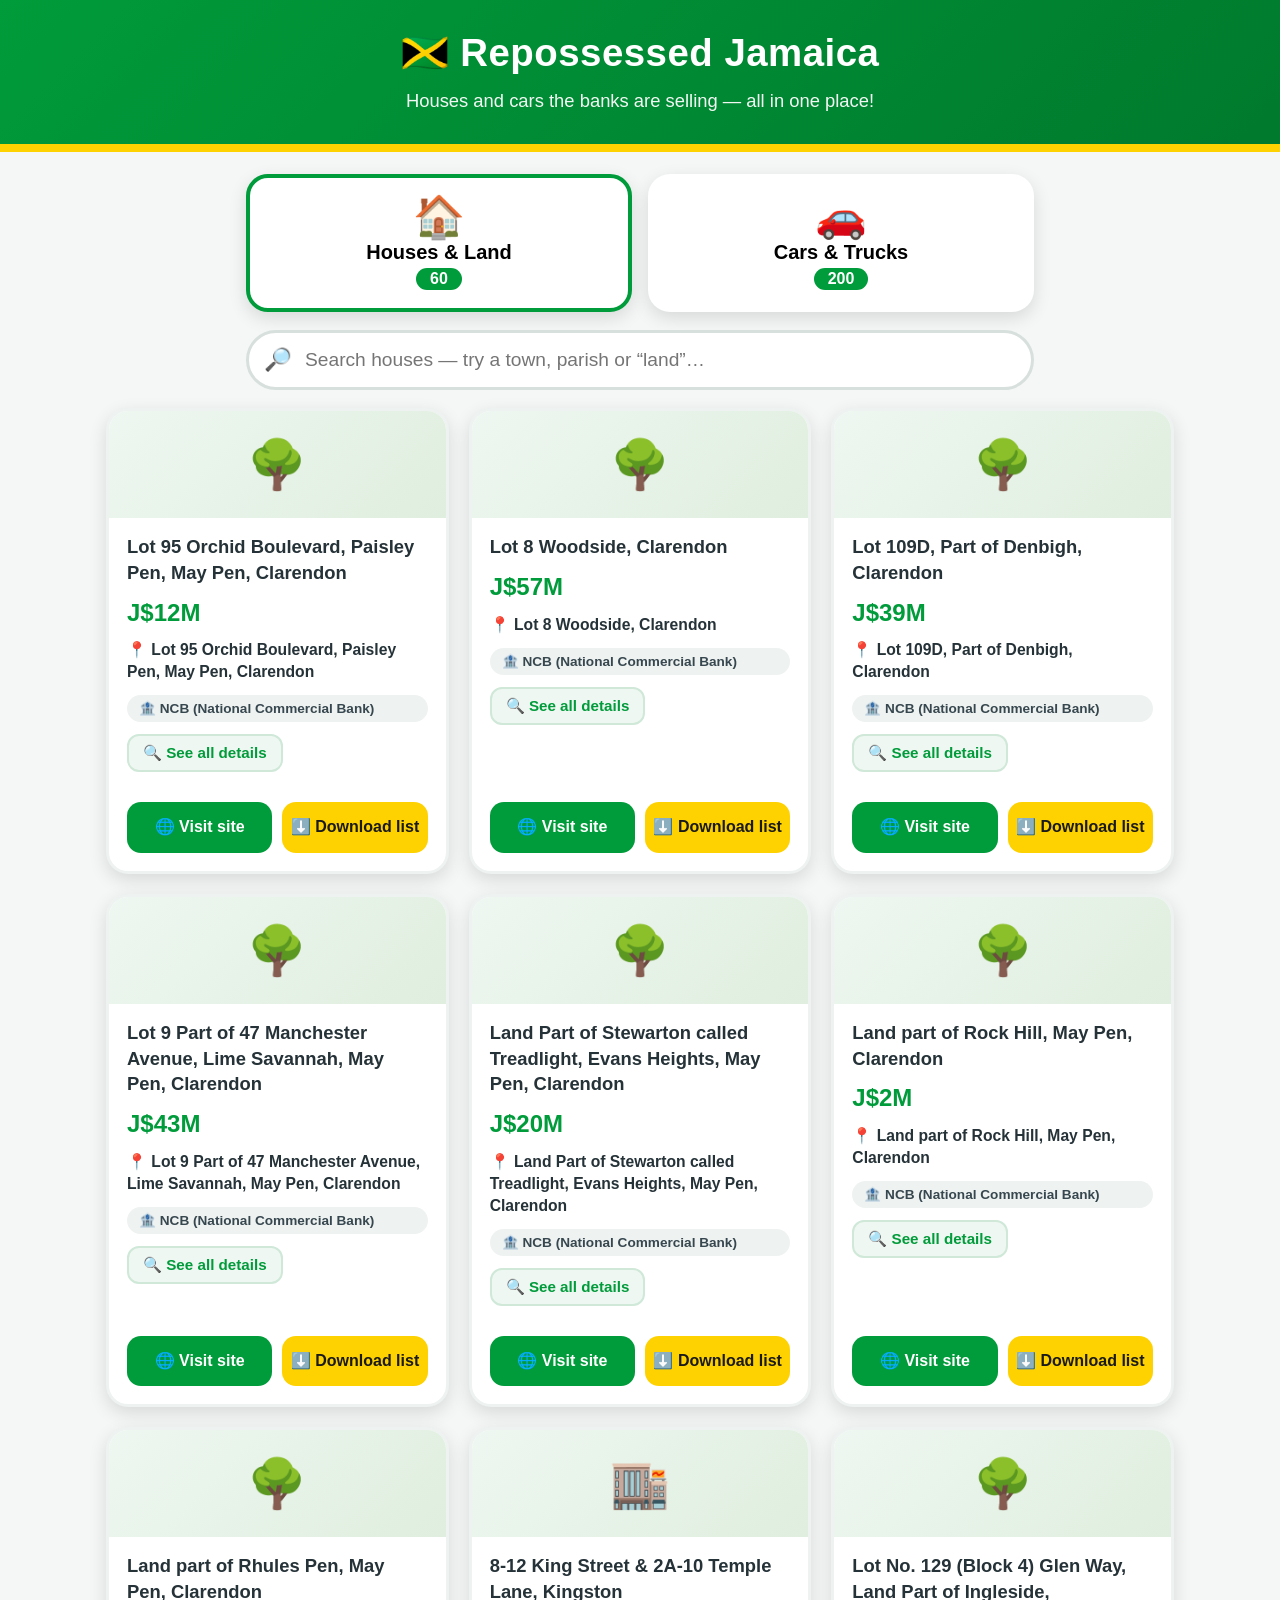
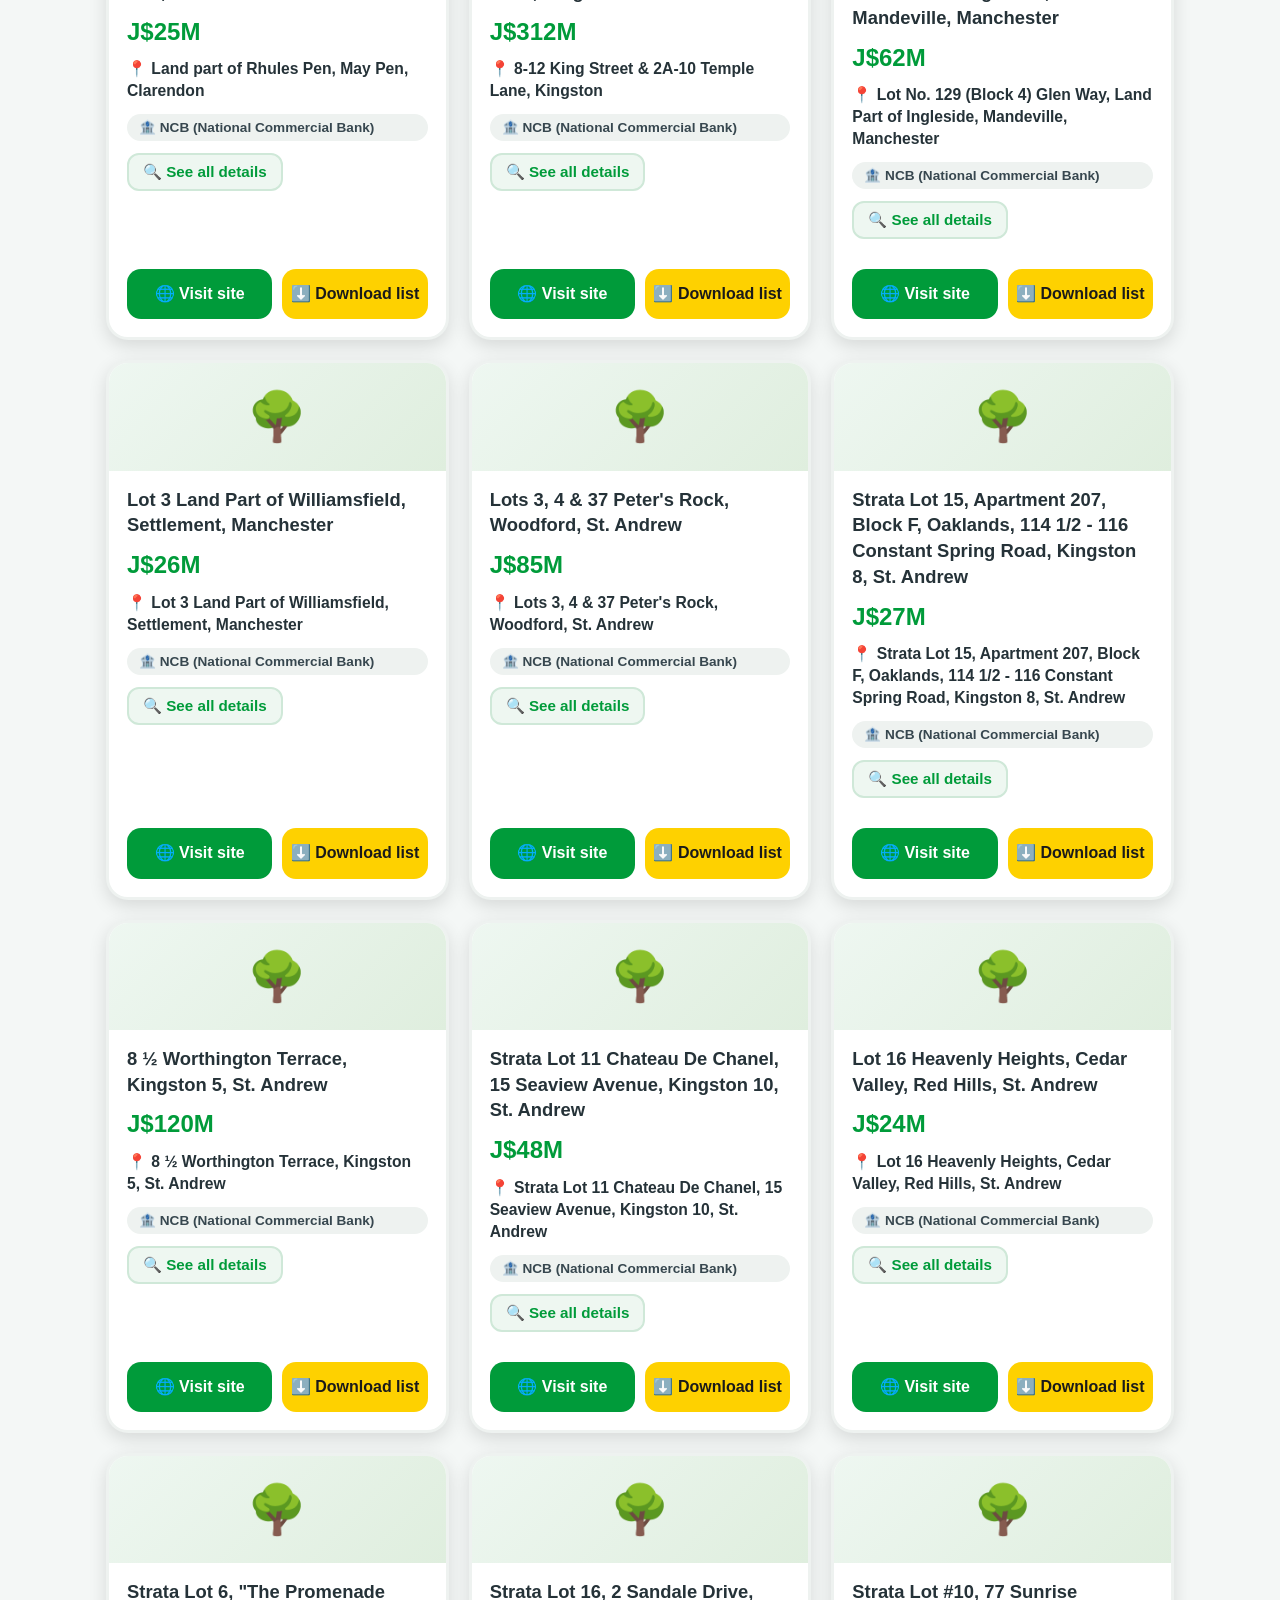
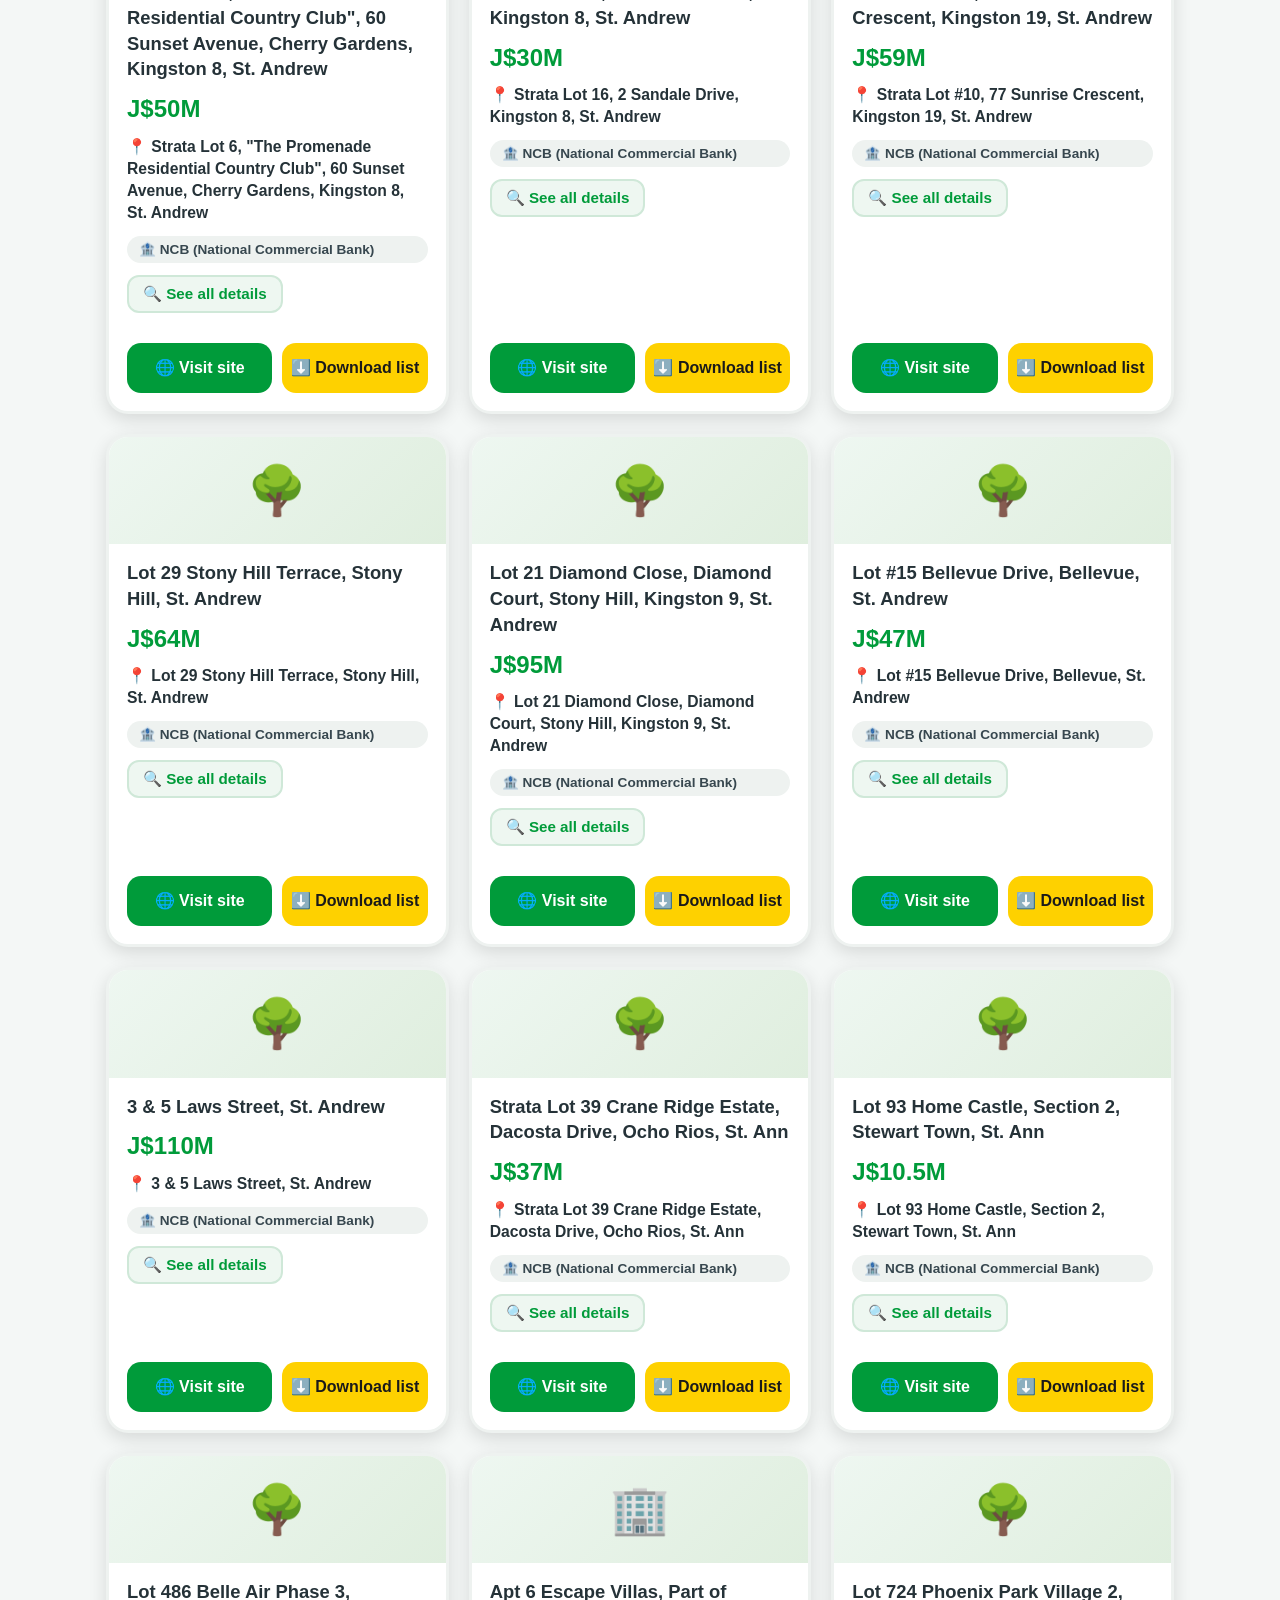
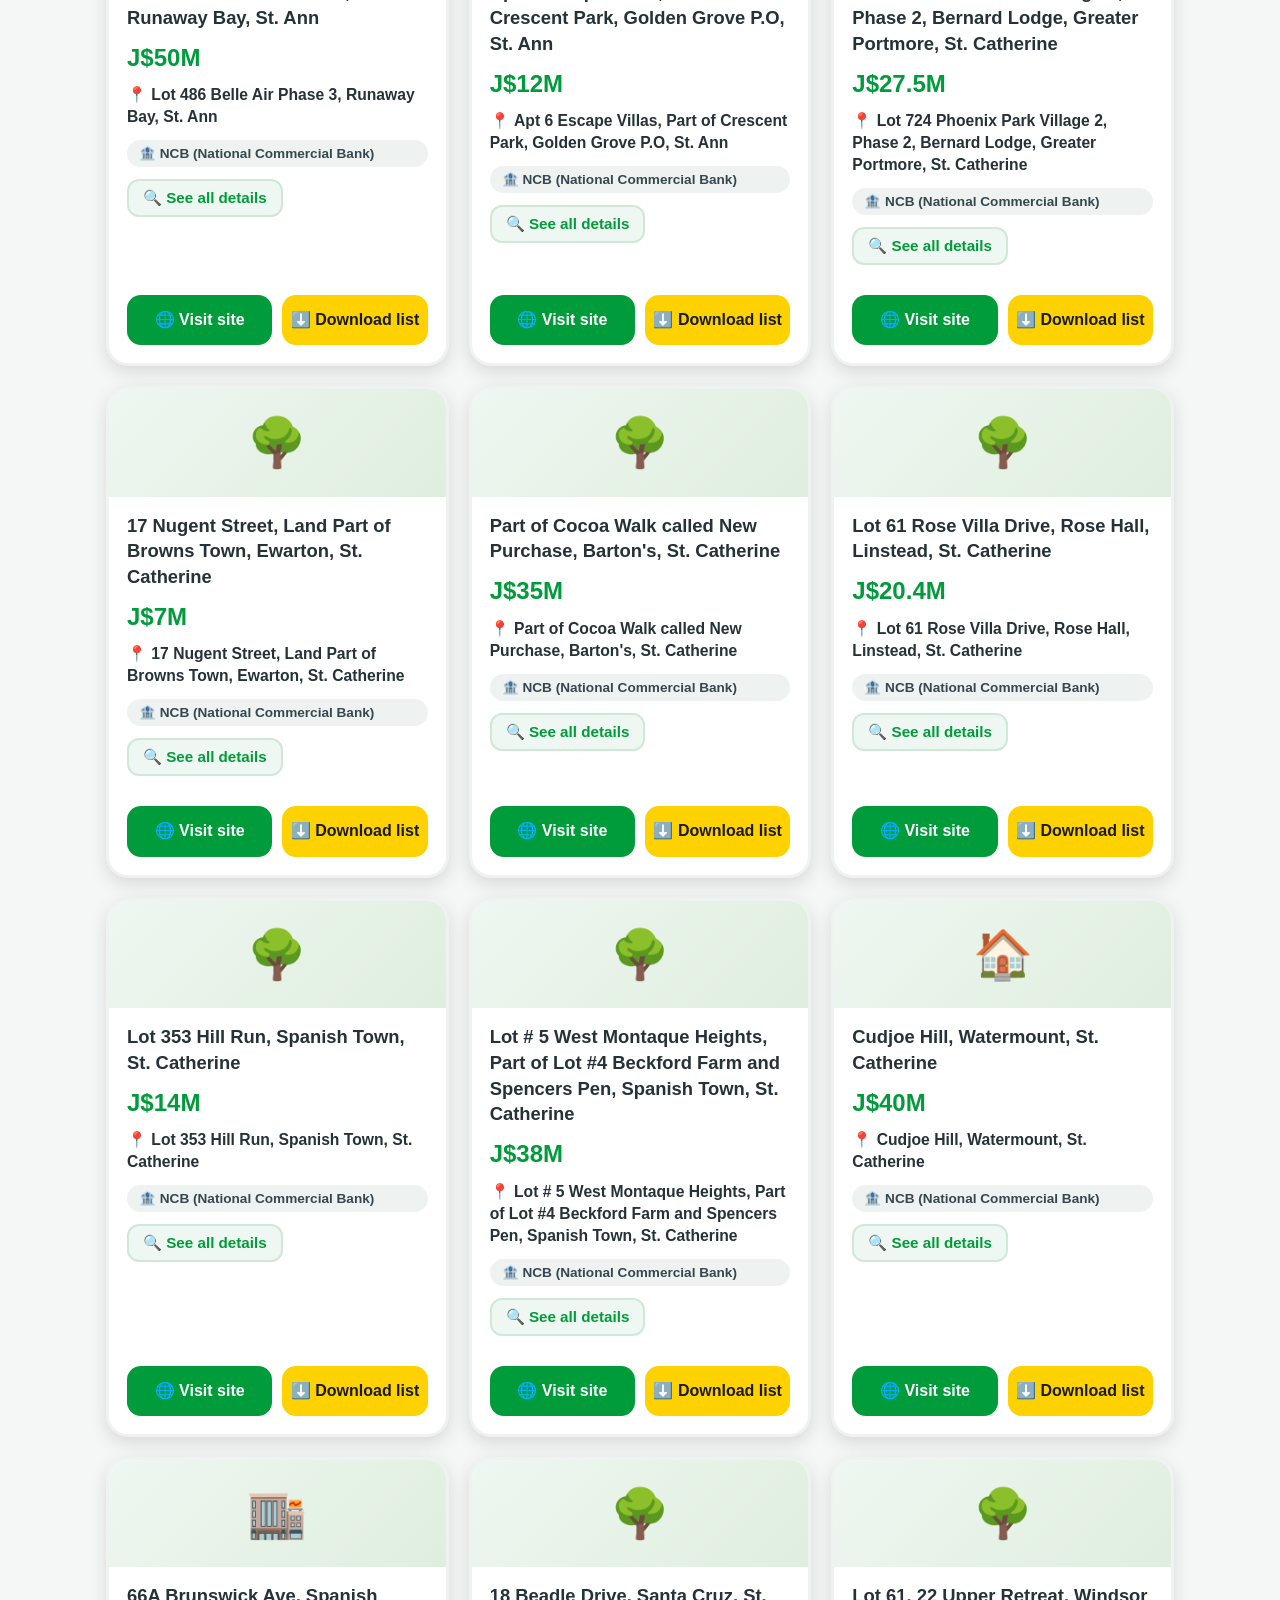
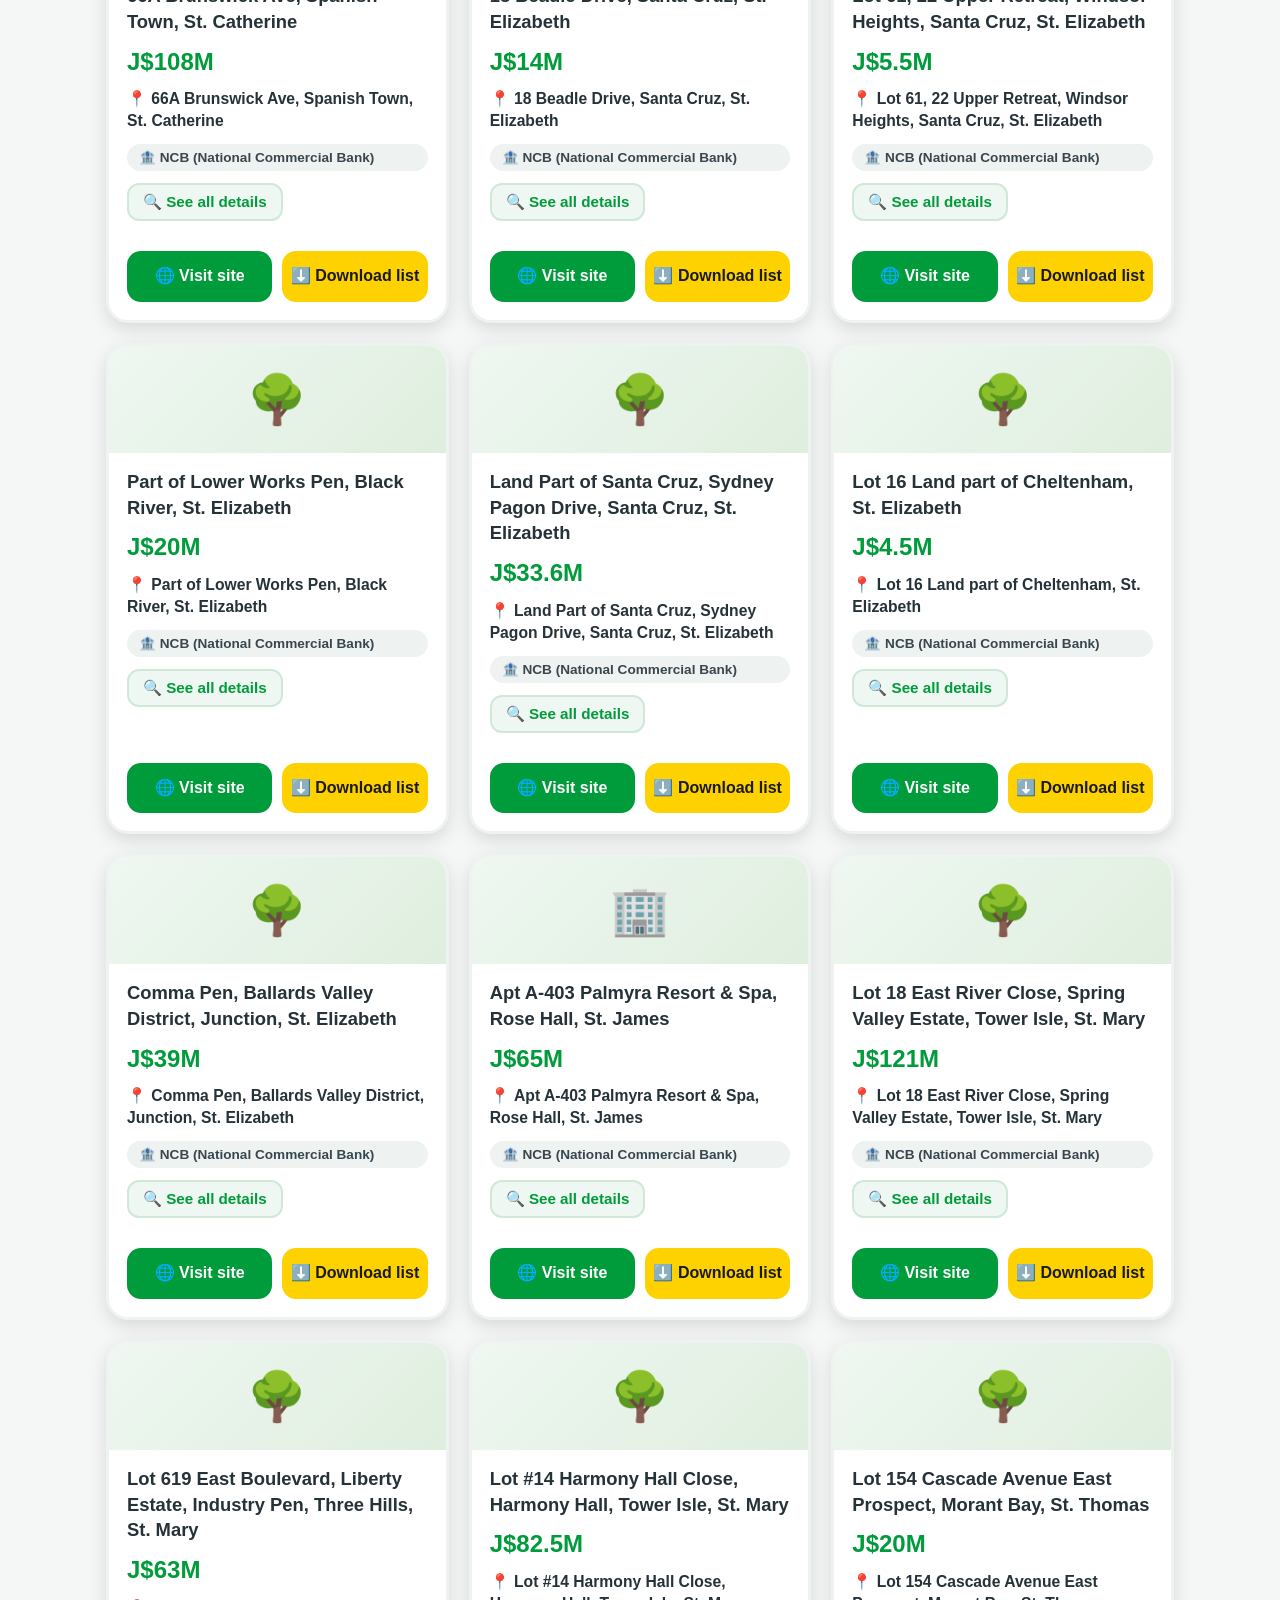
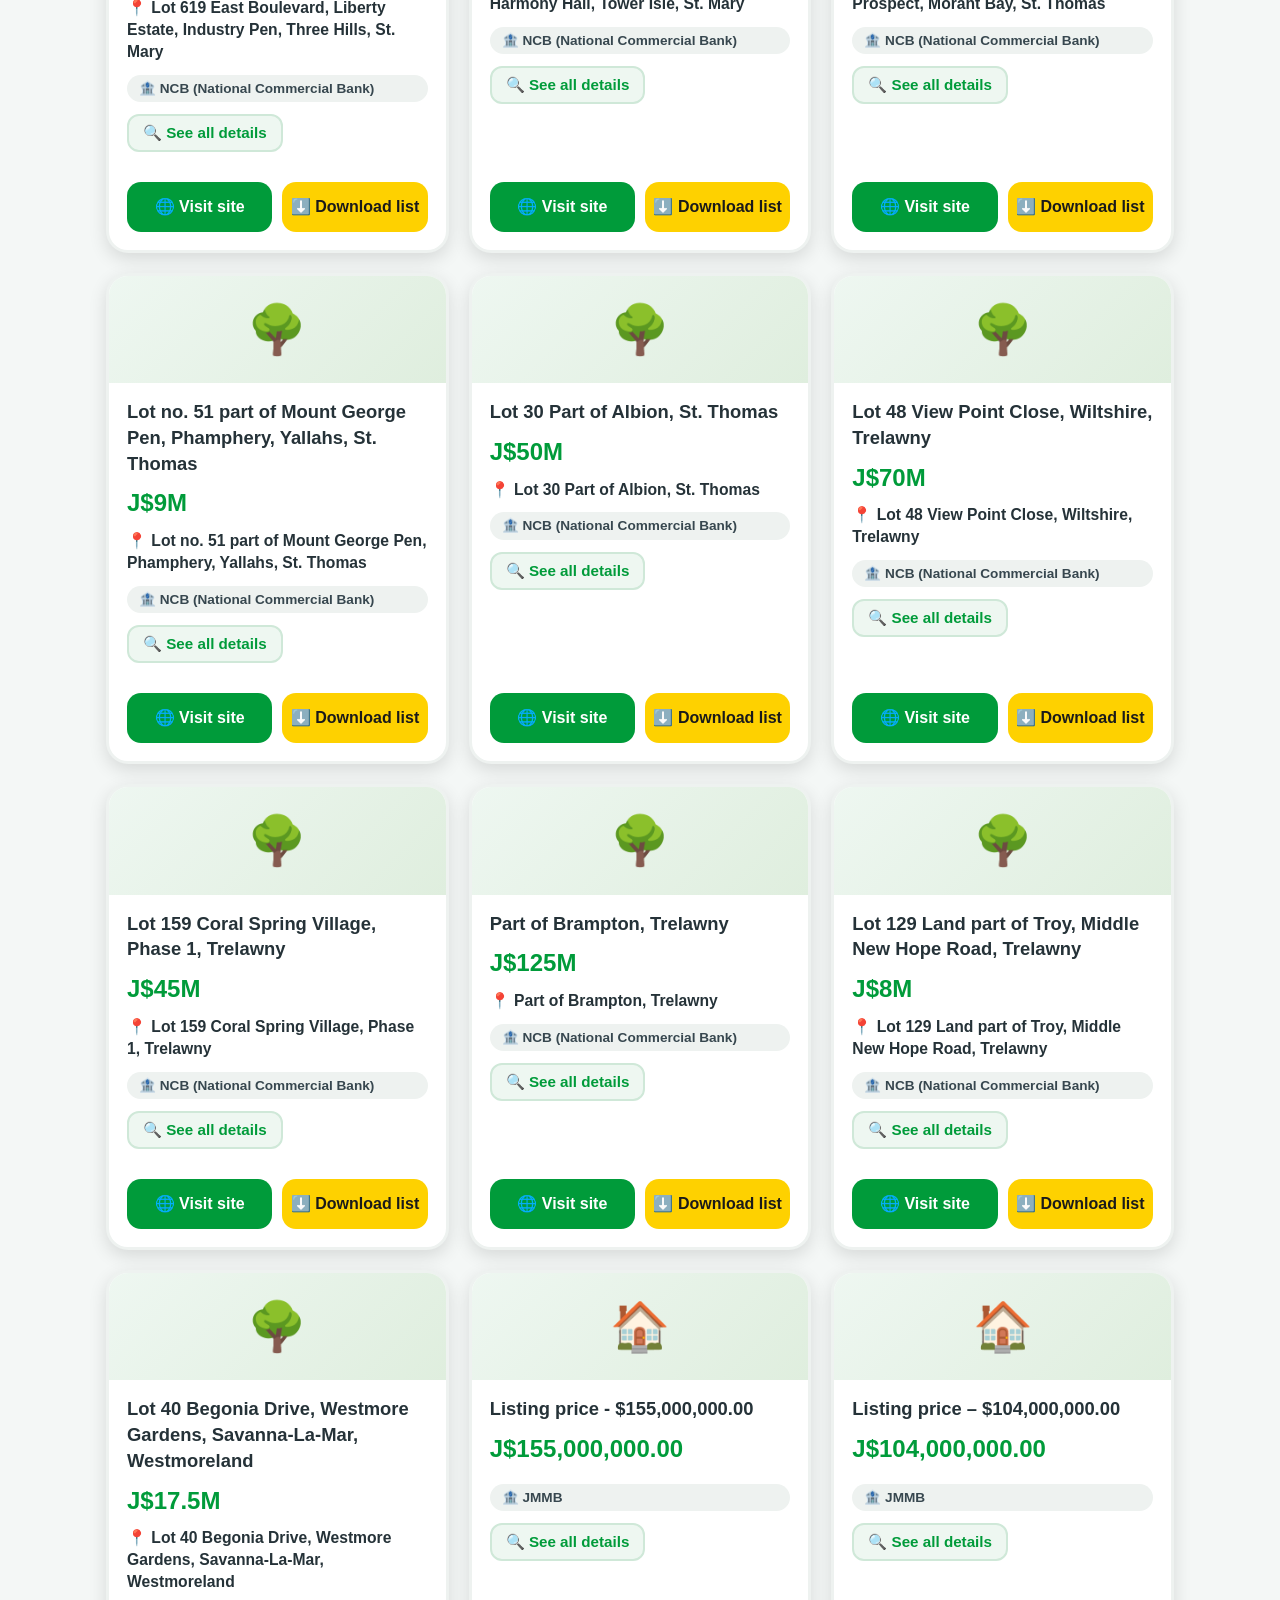
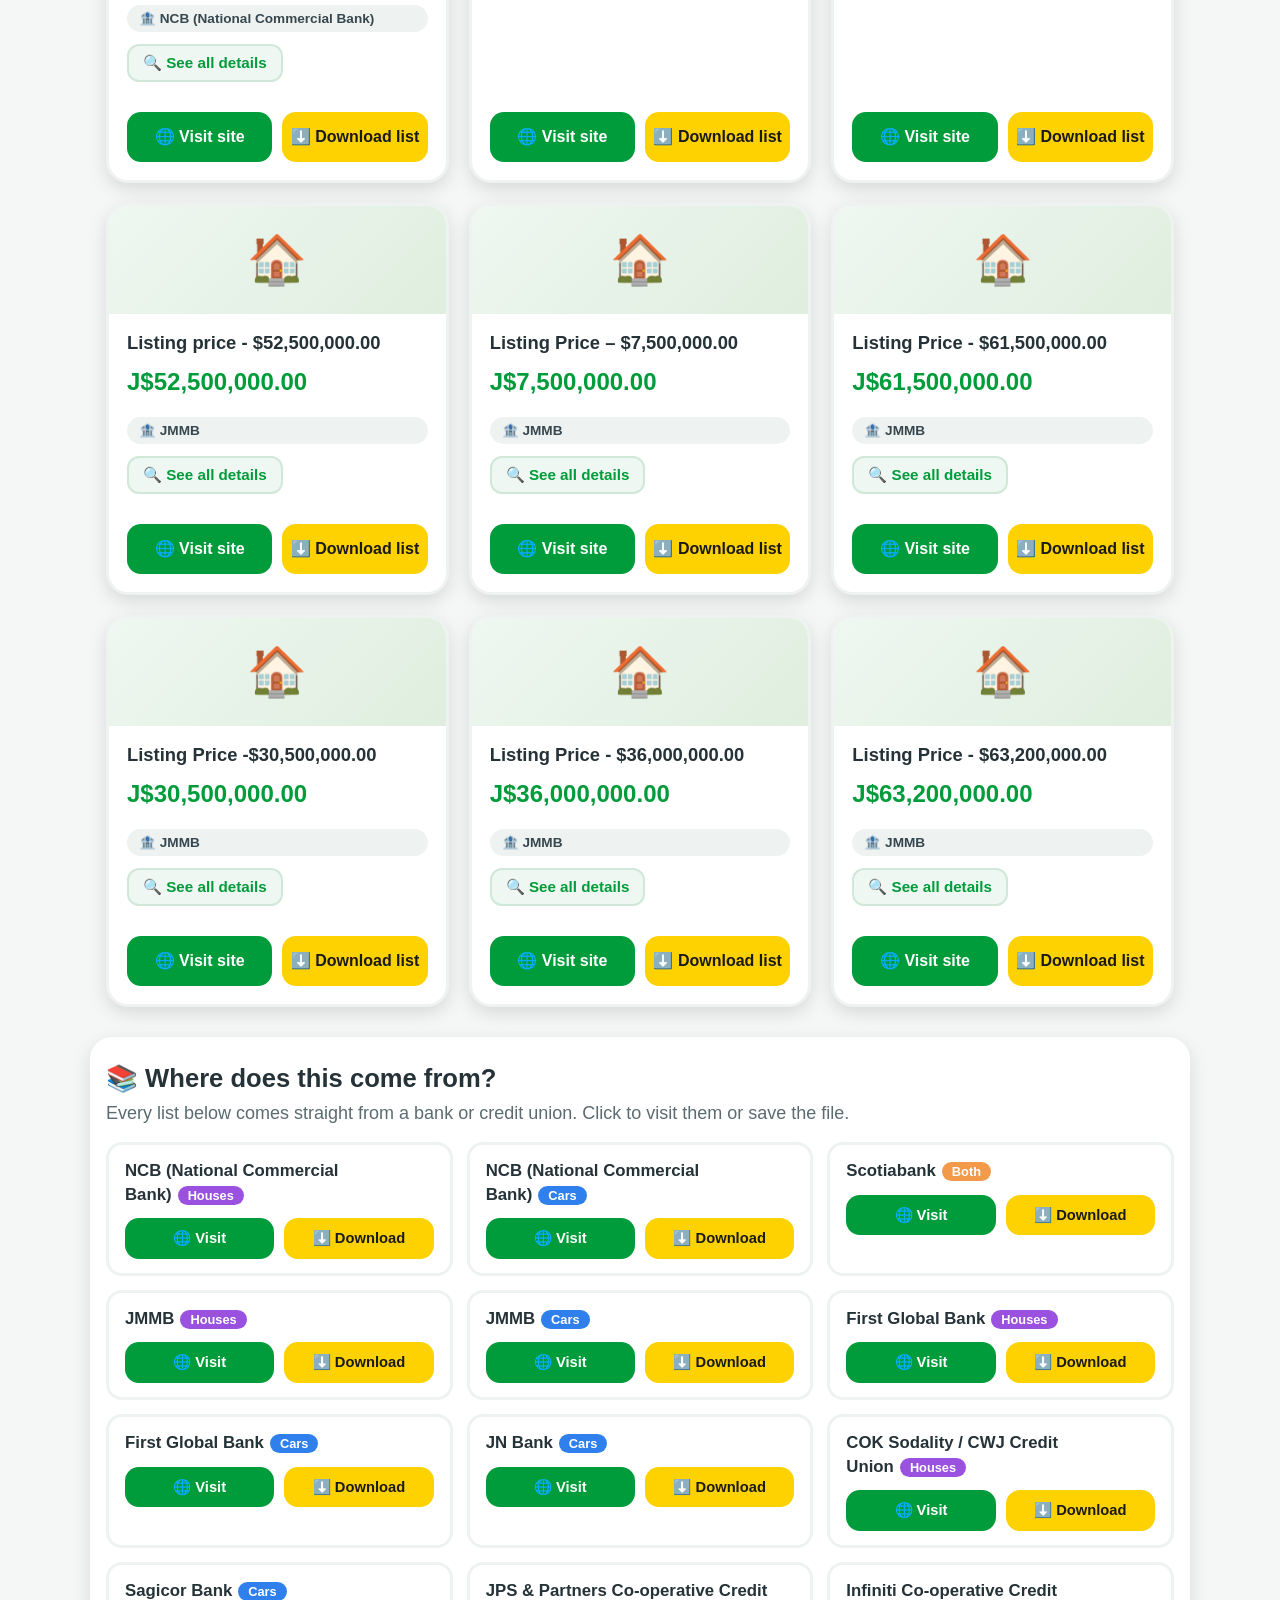
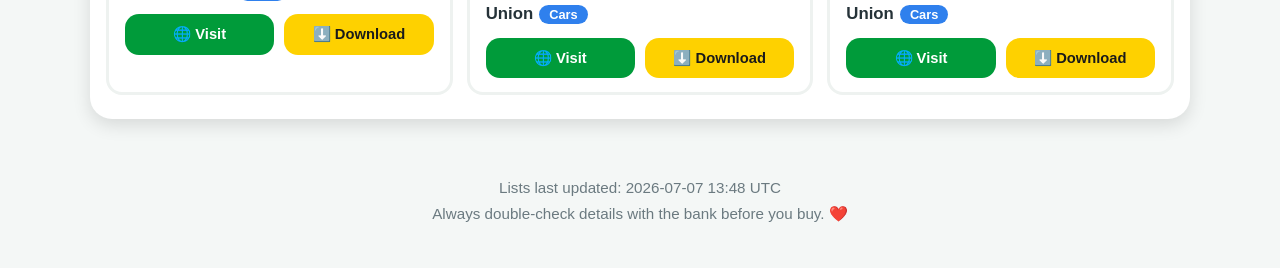
==== site/index.html @ 3b96724e "All code" ====
<!DOCTYPE html>
<html lang="en">
<head>
  <meta charset="UTF-8" />
  <meta name="viewport" content="width=device-width, initial-scale=1.0" />
  <title>Repossessed Jamaica — Houses &amp; Cars for Sale</title>
  <link rel="stylesheet" href="style.css" />
  <link rel="preconnect" href="https://fonts.googleapis.com" />
</head>
<body>

  <!-- ======================= TOP ======================= -->
  <header class="topbar">
    <h1>🇯🇲 Repossessed Jamaica</h1>
    <p class="subtitle">Houses and cars the banks are selling — all in one place!</p>
  </header>

  <!-- Little note that shows when we are still using pretend data -->
  <div id="exampleBanner" class="banner hidden">
    👋 This is <b>example</b> data. Run the little program (see README) to load the real lists.
  </div>

  <!-- ======================= TWO BIG BUTTONS ======================= -->
  <nav class="bigtabs">
    <button class="tab tab-active" data-view="properties" id="tabProps">
      <span class="tab-emoji">🏠</span>
      <span class="tab-label">Houses &amp; Land</span>
      <span class="tab-count" id="countProps">0</span>
    </button>
    <button class="tab" data-view="vehicles" id="tabVehicles">
      <span class="tab-emoji">🚗</span>
      <span class="tab-label">Cars &amp; Trucks</span>
      <span class="tab-count" id="countVehicles">0</span>
    </button>
  </nav>

  <!-- ======================= SEARCH ======================= -->
  <div class="searchwrap">
    <span class="search-icon">🔎</span>
    <input id="search" type="search" placeholder="Type here to find something…" autocomplete="off" />
  </div>

  <!-- ======================= CARDS ======================= -->
  <main>
    <div id="cards" class="cards"></div>
    <p id="emptyMsg" class="empty hidden">Nothing here yet. Try the other button, or run the program to load the lists. 🙂</p>
  </main>

  <!-- ======================= SOURCES ======================= -->
  <section class="sources">
    <h2>📚 Where does this come from?</h2>
    <p class="sources-help">Every list below comes straight from a bank or credit union. Click to visit them or save the file.</p>
    <div id="sourceList" class="source-list"></div>
  </section>

  <footer class="foot">
    <p id="generated"></p>
    <p>Always double-check details with the bank before you buy. ❤️</p>
  </footer>

  <!-- ======================= DETAILS MODAL ======================= -->
  <div id="modal" class="modal hidden" role="dialog" aria-modal="true" aria-labelledby="modalTitle">
    <div class="modal-backdrop" data-close></div>
    <div class="modal-box" role="document">
      <button class="modal-close" data-close aria-label="Close details">✕</button>
      <div id="modalContent"></div>
    </div>
  </div>

  <!-- Example data (used only until you run the program). -->
  <script src="example-data.js"></script>
  <!-- The real data. After you run the program, data/data.js fills window.REPO_DATA. -->
  <script src="data/data.js" onerror="void 0"></script>
  <script src="app.js"></script>
</body>
</html>
---- site/style.css ----
/* ================================================================
   Repossessed Jamaica — big, bright and friendly.
   Everything is large and rounded so it is easy for anyone to use.
   ================================================================ */

:root {
  --green: #009b3a;      /* Jamaica green */
  --gold:  #fed100;      /* Jamaica gold  */
  --black: #1a1a1a;
  --ink:   #253238;
  --paper: #f4f7f6;
  --card:  #ffffff;
  --shadow: 0 6px 18px rgba(0, 0, 0, 0.12);
  --radius: 22px;
}

* { box-sizing: border-box; }

body {
  margin: 0;
  font-family: "Segoe UI", Roboto, "Helvetica Neue", Arial, sans-serif;
  background: var(--paper);
  color: var(--ink);
  font-size: 18px;
  line-height: 1.4;
}

/* ---------- Top bar ---------- */
.topbar {
  background: linear-gradient(135deg, var(--green), #007a2d);
  color: #fff;
  text-align: center;
  padding: 26px 16px 30px;
  border-bottom: 8px solid var(--gold);
}
.topbar h1 { margin: 0; font-size: 2.4rem; letter-spacing: .5px; }
.subtitle { margin: 8px 0 0; font-size: 1.15rem; opacity: .95; }

/* ---------- Example banner ---------- */
.banner {
  background: var(--gold);
  color: var(--black);
  text-align: center;
  padding: 12px 16px;
  font-size: 1.05rem;
}

/* ---------- Big tabs ---------- */
.bigtabs {
  display: flex;
  gap: 16px;
  max-width: 820px;
  margin: 22px auto 6px;
  padding: 0 16px;
}
.tab {
  flex: 1;
  cursor: pointer;
  border: 4px solid transparent;
  background: var(--card);
  border-radius: var(--radius);
  padding: 18px 10px;
  box-shadow: var(--shadow);
  display: flex;
  flex-direction: column;
  align-items: center;
  gap: 4px;
  transition: transform .08s ease, border-color .15s ease;
}
.tab:hover { transform: translateY(-3px); }
.tab-active { border-color: var(--green); }
.tab-emoji { font-size: 2.6rem; line-height: 1; }
.tab-label { font-size: 1.25rem; font-weight: 700; }
.tab-count {
  background: var(--green);
  color: #fff;
  font-weight: 700;
  border-radius: 999px;
  padding: 2px 14px;
  font-size: 1rem;
}

/* ---------- Search ---------- */
.searchwrap {
  max-width: 820px;
  margin: 18px auto;
  padding: 0 16px;
  position: relative;
}
.search-icon {
  position: absolute;
  left: 34px;
  top: 50%;
  transform: translateY(-50%);
  font-size: 1.4rem;
  pointer-events: none;
}
#search {
  width: 100%;
  padding: 16px 18px 16px 56px;
  font-size: 1.2rem;
  border: 3px solid #d7e0dc;
  border-radius: 999px;
  outline: none;
  background: #fff;
}
#search:focus { border-color: var(--green); }

/* ---------- Cards ---------- */
.cards {
  max-width: 1100px;
  margin: 0 auto 30px;
  padding: 0 16px;
  display: grid;
  grid-template-columns: repeat(auto-fill, minmax(300px, 1fr));
  gap: 20px;
}
.card {
  background: var(--card);
  border-radius: var(--radius);
  box-shadow: var(--shadow);
  overflow: hidden;
  display: flex;
  flex-direction: column;
  border: 3px solid #eef2f0;
}
.card-top {
  background: linear-gradient(135deg, #eef7f1, #dfeede);
  padding: 20px;
  text-align: center;
}
.card-emoji { font-size: 3rem; }
.card-body { padding: 16px 18px; flex: 1; display: flex; flex-direction: column; }
.card-title { font-size: 1.15rem; font-weight: 700; margin: 0 0 8px; color: var(--ink); }
.card-price {
  font-size: 1.5rem;
  font-weight: 800;
  color: var(--green);
  margin: 2px 0 8px;
}
.card-line { margin: 2px 0; color: #48595f; font-size: .98rem; }
.card-line b { color: var(--ink); }
.bank-badge {
  display: inline-block;
  margin-top: 10px;
  background: #eef2f0;
  color: #37474f;
  border-radius: 999px;
  padding: 4px 12px;
  font-size: .85rem;
  font-weight: 600;
}
/* "See all details" button (opens the modal) */
.btn-details {
  margin-top: 12px;
  align-self: flex-start;
  background: #eef7f1;
  color: var(--green);
  border: 2px solid #cfe8d8;
  border-radius: 12px;
  padding: 8px 14px;
  font-size: .95rem;
  font-weight: 700;
  cursor: pointer;
  transition: background .12s ease;
}
.btn-details:hover { background: #dff0e6; }

/* ---------- Details modal ---------- */
.modal {
  position: fixed;
  inset: 0;
  z-index: 1000;
  display: flex;
  align-items: center;
  justify-content: center;
  padding: 20px;
}
.modal-backdrop {
  position: absolute;
  inset: 0;
  background: rgba(20, 30, 25, 0.55);
}
.modal-box {
  position: relative;
  background: #fff;
  border-radius: var(--radius);
  box-shadow: 0 18px 50px rgba(0, 0, 0, 0.35);
  width: min(620px, 100%);
  max-height: 88vh;
  overflow-y: auto;
  padding: 26px 26px 22px;
  border-top: 8px solid var(--gold);
}
.modal-close {
  position: absolute;
  top: 12px;
  right: 14px;
  width: 40px;
  height: 40px;
  border: none;
  border-radius: 50%;
  background: #eef2f0;
  color: #37474f;
  font-size: 1.2rem;
  cursor: pointer;
}
.modal-close:hover { background: #dfe5e2; }

.modal-head { display: flex; gap: 16px; align-items: flex-start; padding-right: 40px; }
.modal-emoji { font-size: 3rem; line-height: 1; }
.modal-headtext { display: flex; flex-direction: column; gap: 4px; }
.modal-title { margin: 0; font-size: 1.55rem; color: var(--ink); }
.modal-price { font-size: 1.6rem; font-weight: 800; color: var(--green); }
.modal-headtext .bank-badge { align-self: flex-start; margin-top: 4px; }

.modal-section { margin-top: 20px; }
.modal-subtitle {
  margin: 0 0 10px;
  font-size: 1.05rem;
  color: #5b6b70;
  text-transform: uppercase;
  letter-spacing: .5px;
}
.modal-grid {
  display: grid;
  grid-template-columns: repeat(auto-fit, minmax(180px, 1fr));
  gap: 10px;
}
.modal-cell {
  background: #f4f7f6;
  border-radius: 12px;
  padding: 10px 14px;
  display: flex;
  flex-direction: column;
}
.modal-key { font-size: .8rem; color: #7a8a90; text-transform: uppercase; letter-spacing: .4px; }
.modal-val { font-size: 1.05rem; font-weight: 700; color: var(--ink); }

.modal-table { width: 100%; border-collapse: collapse; }
.modal-table td { padding: 8px 8px; border-bottom: 1px solid #eef2f0; vertical-align: top; }
.modal-tkey { font-weight: 700; color: #555; white-space: nowrap; width: 40%; }

.modal-btns { display: flex; gap: 12px; margin-top: 24px; }

/* ---------- Card buttons ---------- */
.card-btns { display: flex; gap: 10px; padding: 14px 18px 18px; }
.btn {
  flex: 1;
  text-align: center;
  text-decoration: none;
  font-weight: 700;
  font-size: 1rem;
  padding: 14px 8px;
  border-radius: 14px;
  border: none;
  cursor: pointer;
}
.btn-go { background: var(--green); color: #fff; }
.btn-go:hover { background: #007a2d; }
.btn-dl { background: var(--gold); color: var(--black); }
.btn-dl:hover { background: #e6be00; }
.btn.disabled { background: #dfe5e2; color: #9aa5a1; pointer-events: none; }

/* ---------- Empty ---------- */
.empty { text-align: center; font-size: 1.2rem; padding: 40px 20px; color: #6b7a80; }

/* ---------- Sources ---------- */
.sources {
  max-width: 1100px;
  margin: 10px auto 30px;
  padding: 24px 16px;
  background: #fff;
  border-radius: var(--radius);
  box-shadow: var(--shadow);
}
.sources h2 { margin: 0 0 4px; font-size: 1.6rem; }
.sources-help { margin: 0 0 16px; color: #5b6b70; }
.source-list {
  display: grid;
  grid-template-columns: repeat(auto-fill, minmax(280px, 1fr));
  gap: 14px;
}
.source-card {
  border: 3px solid #eef2f0;
  border-radius: 16px;
  padding: 14px 16px;
}
.source-name { font-weight: 700; font-size: 1.05rem; }
.source-tag {
  font-size: .8rem;
  color: #fff;
  background: #7a8a90;
  border-radius: 999px;
  padding: 2px 10px;
  margin-left: 6px;
}
.source-tag.v { background: #2f80ed; }
.source-tag.p { background: #9b51e0; }
.source-tag.b { background: #f2994a; }
.source-btns { display: flex; gap: 10px; margin-top: 12px; }
.source-btns .btn { font-size: .92rem; padding: 10px 6px; }

/* ---------- Footer ---------- */
.foot {
  text-align: center;
  padding: 24px 16px 40px;
  color: #6b7a80;
  font-size: .95rem;
}
.foot p { margin: 4px 0; }

/* ---------- Helpers ---------- */
.hidden { display: none !important; }

@media (max-width: 520px) {
  .topbar h1 { font-size: 1.8rem; }
  .tab-label { font-size: 1.05rem; }
  .card-btns { flex-direction: column; }
}
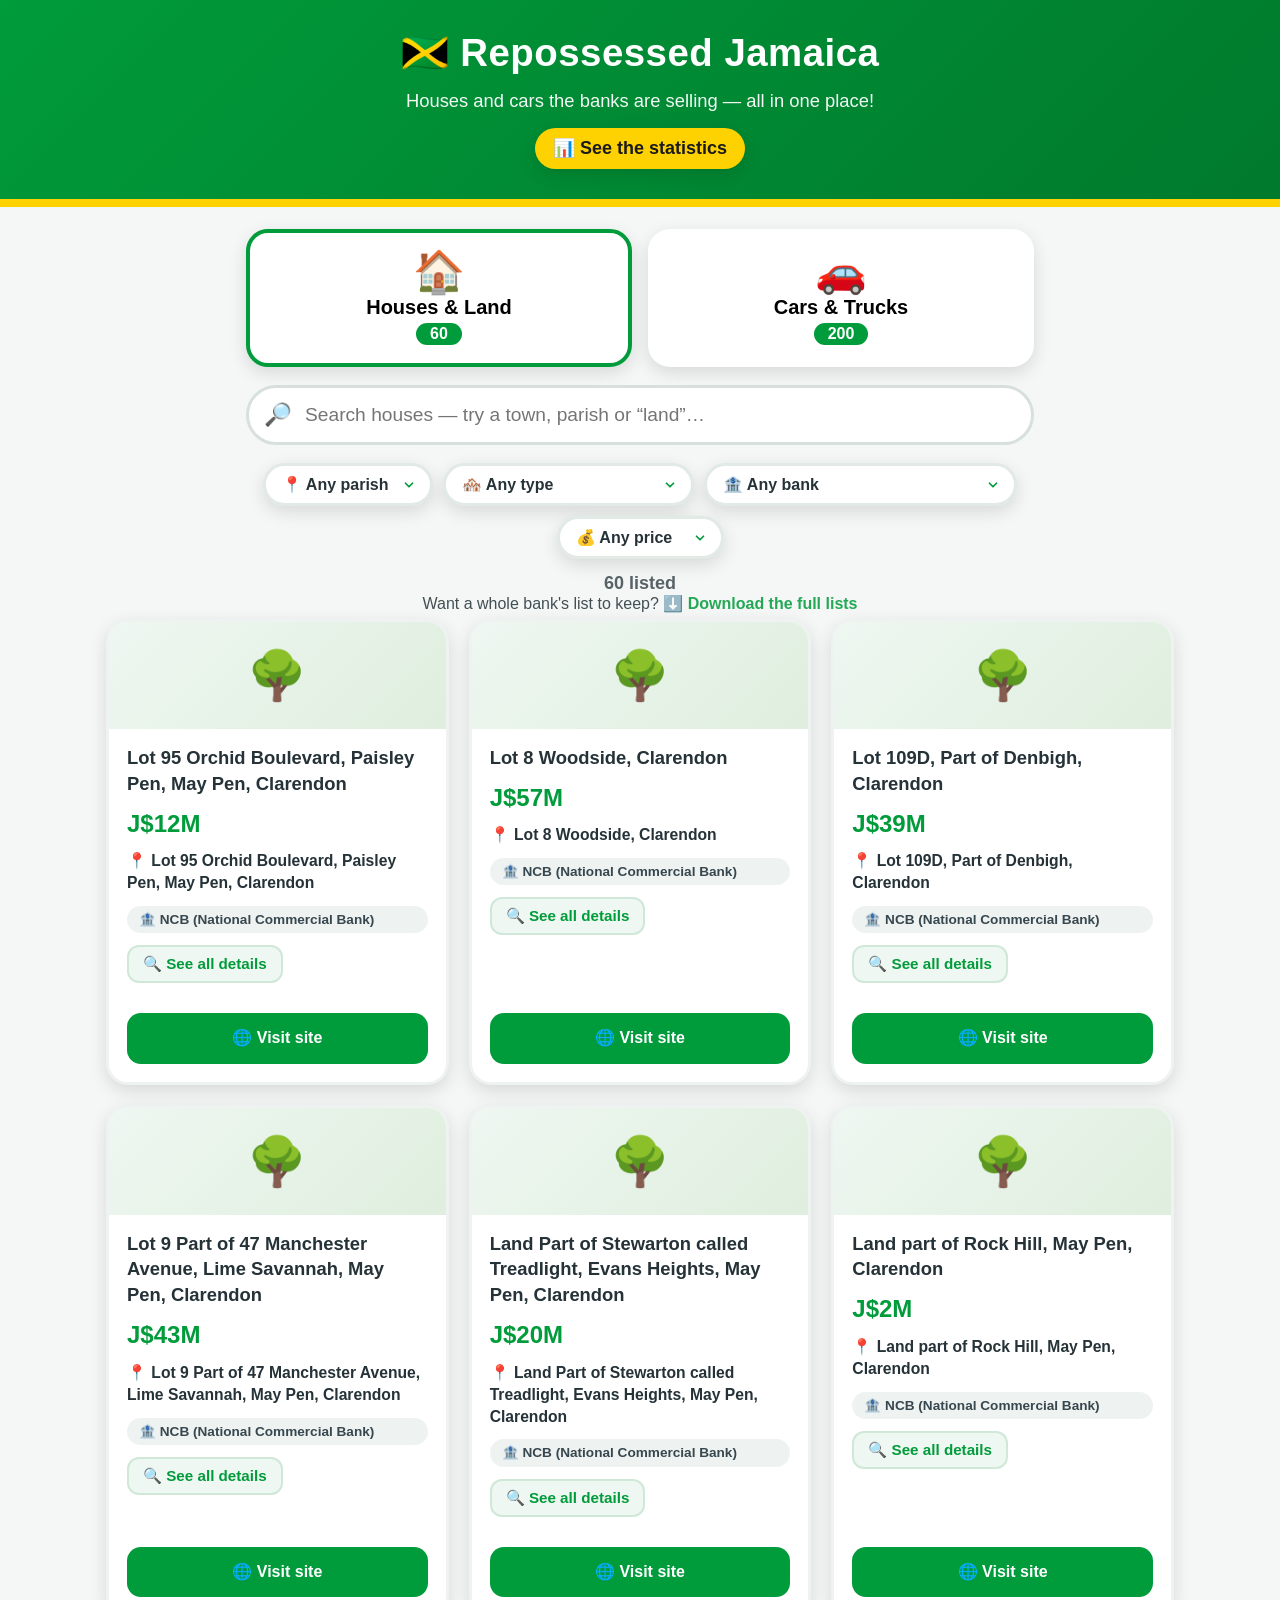
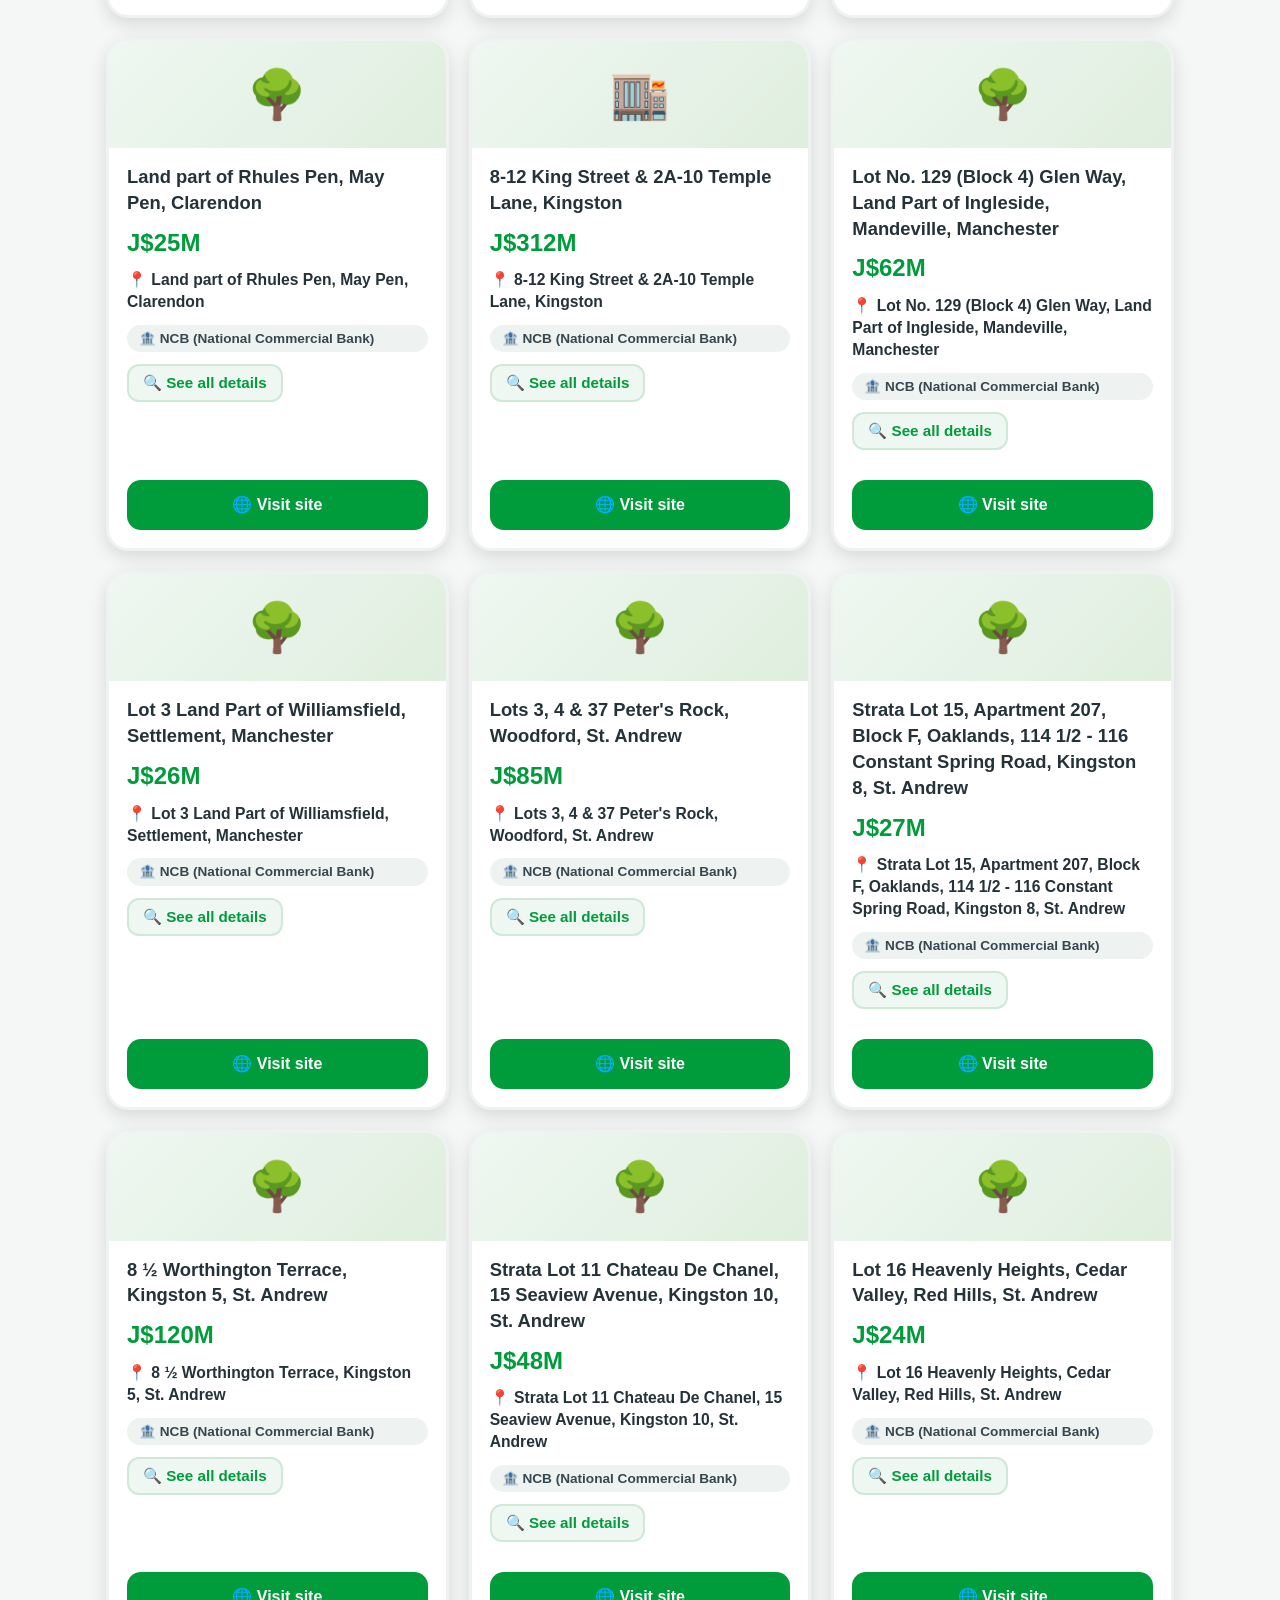
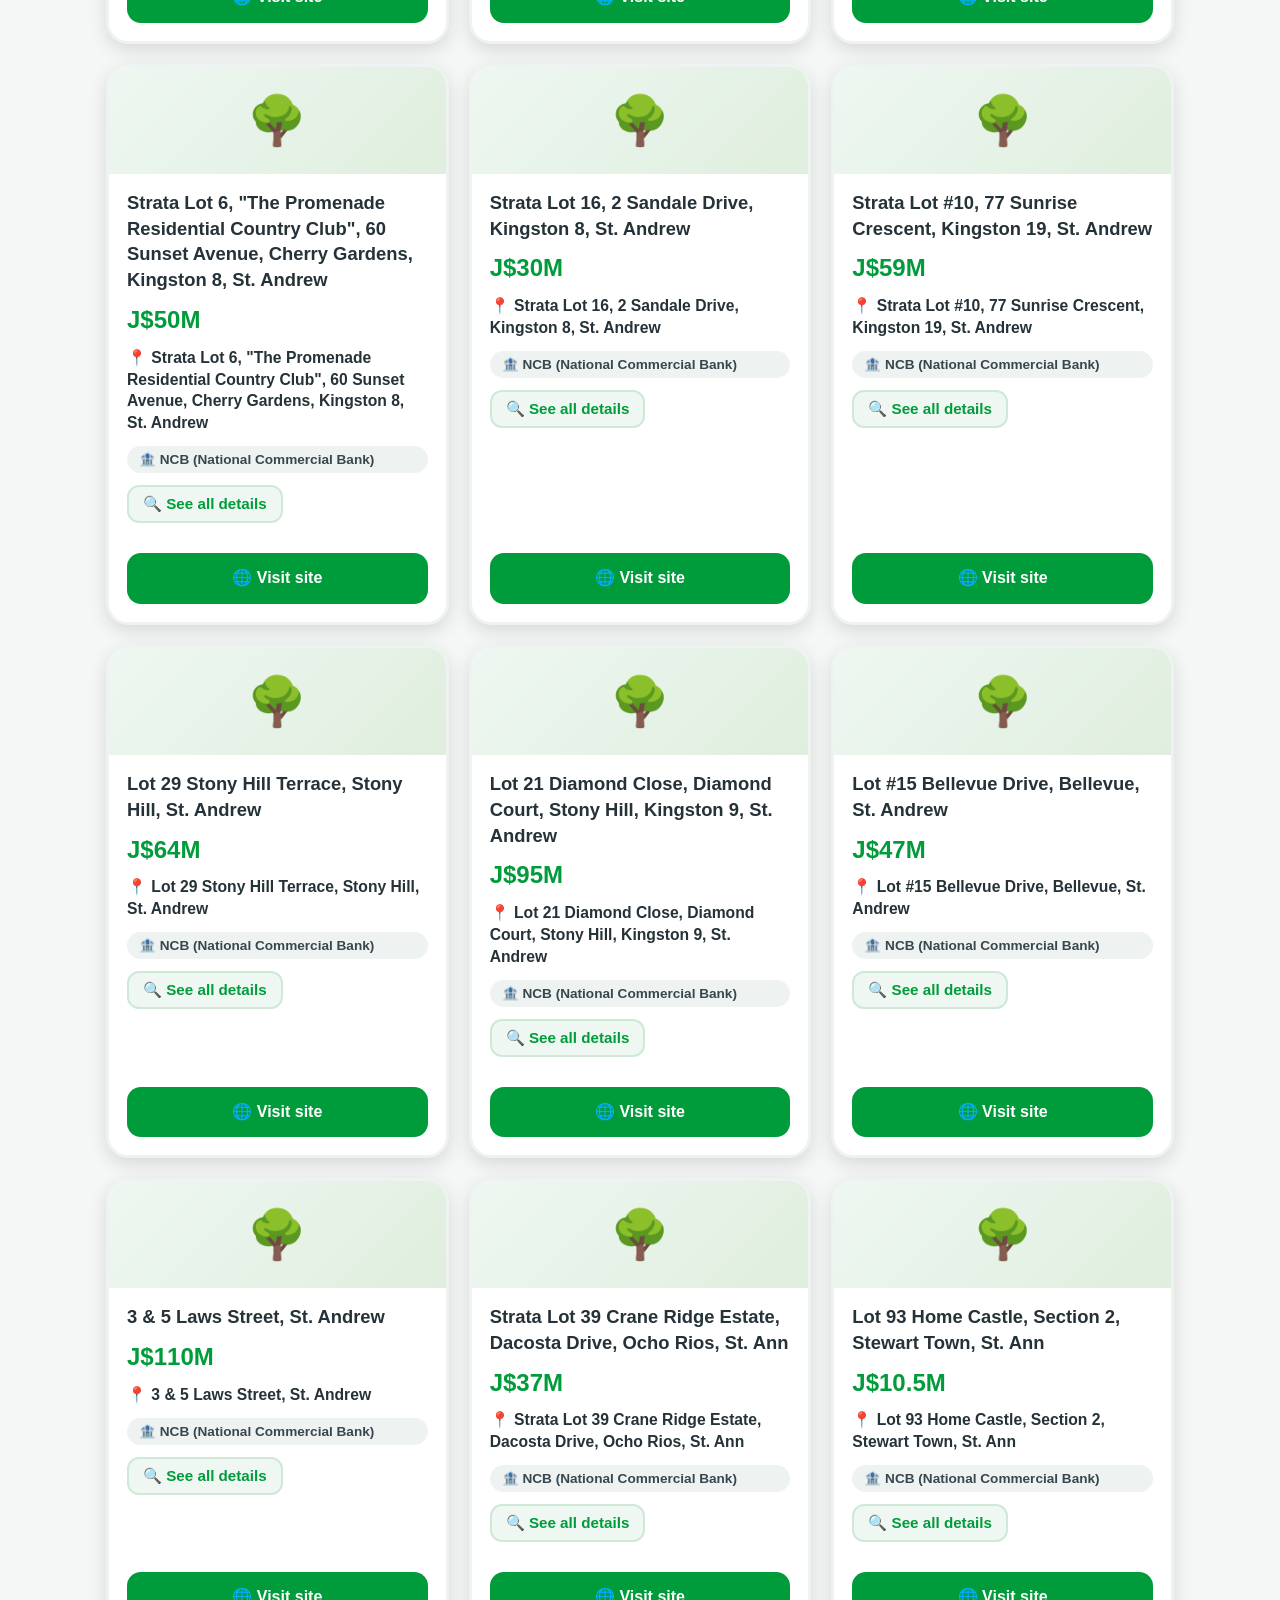
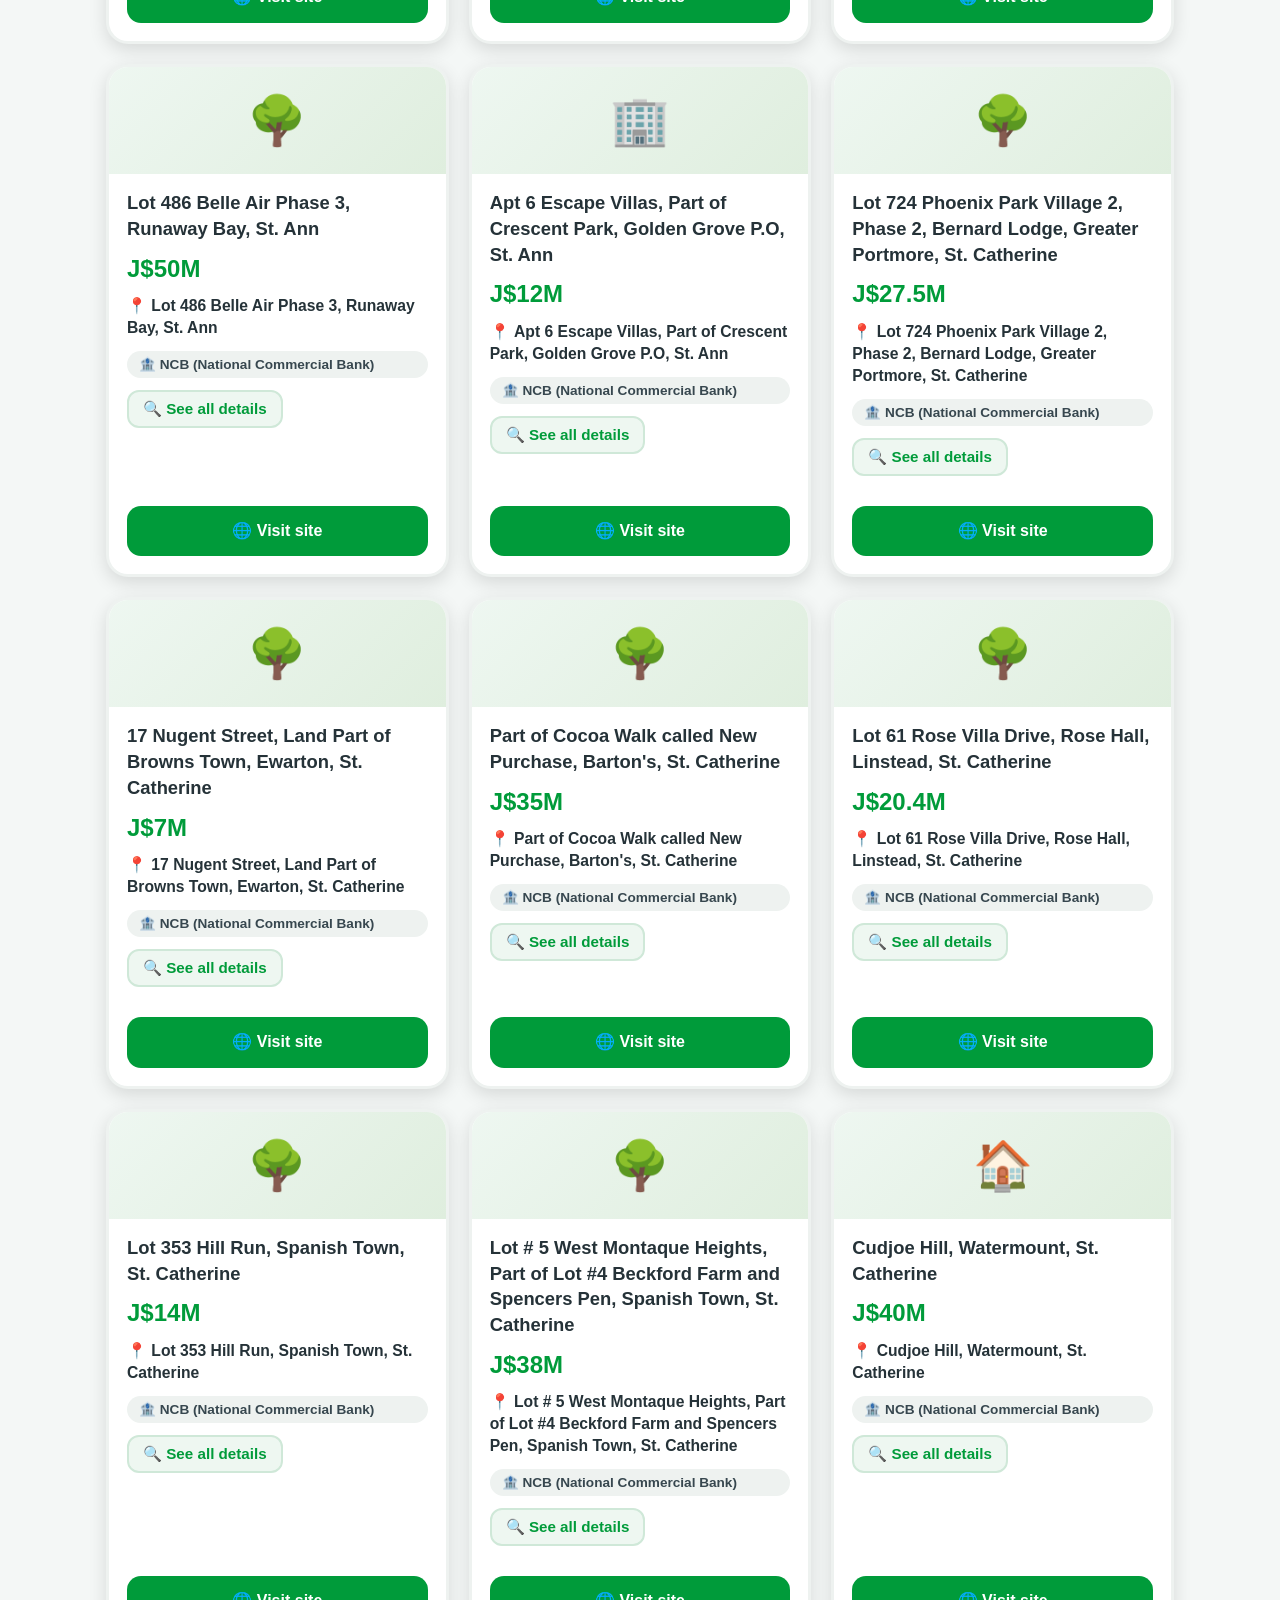
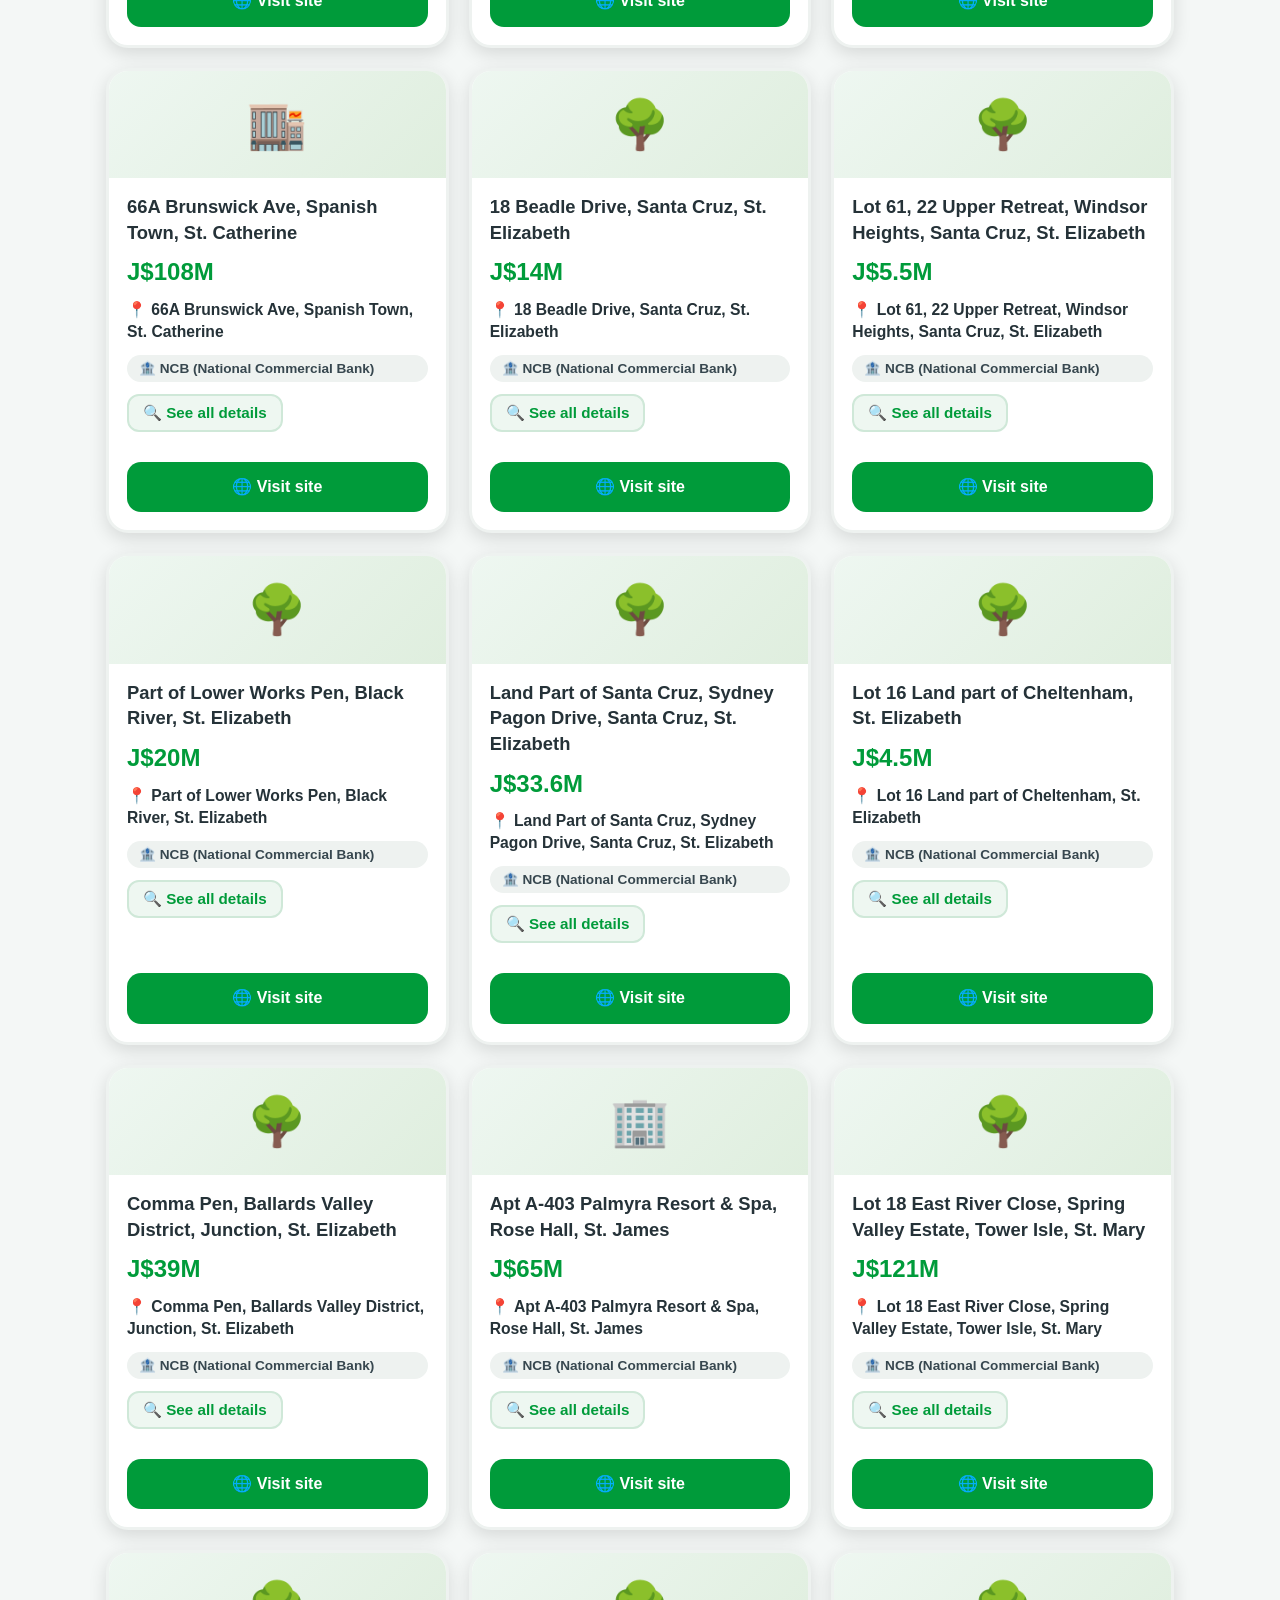
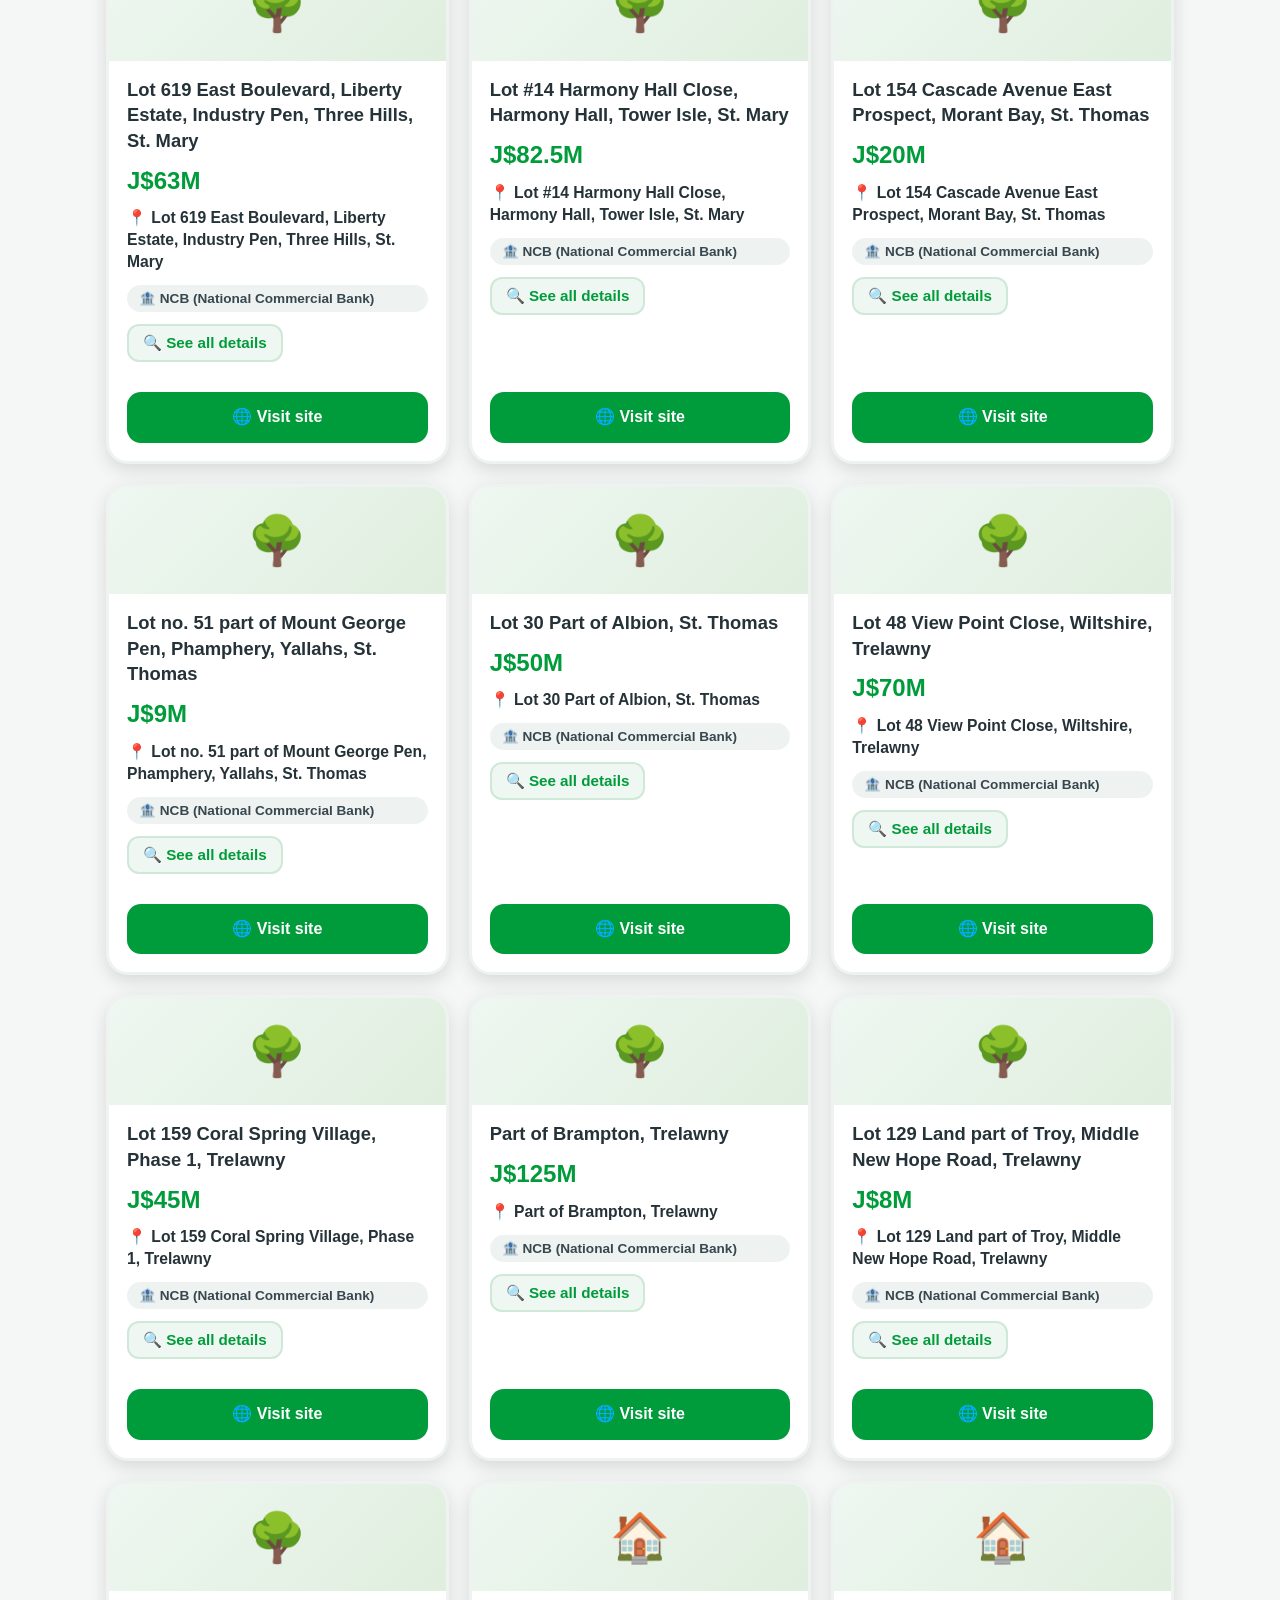
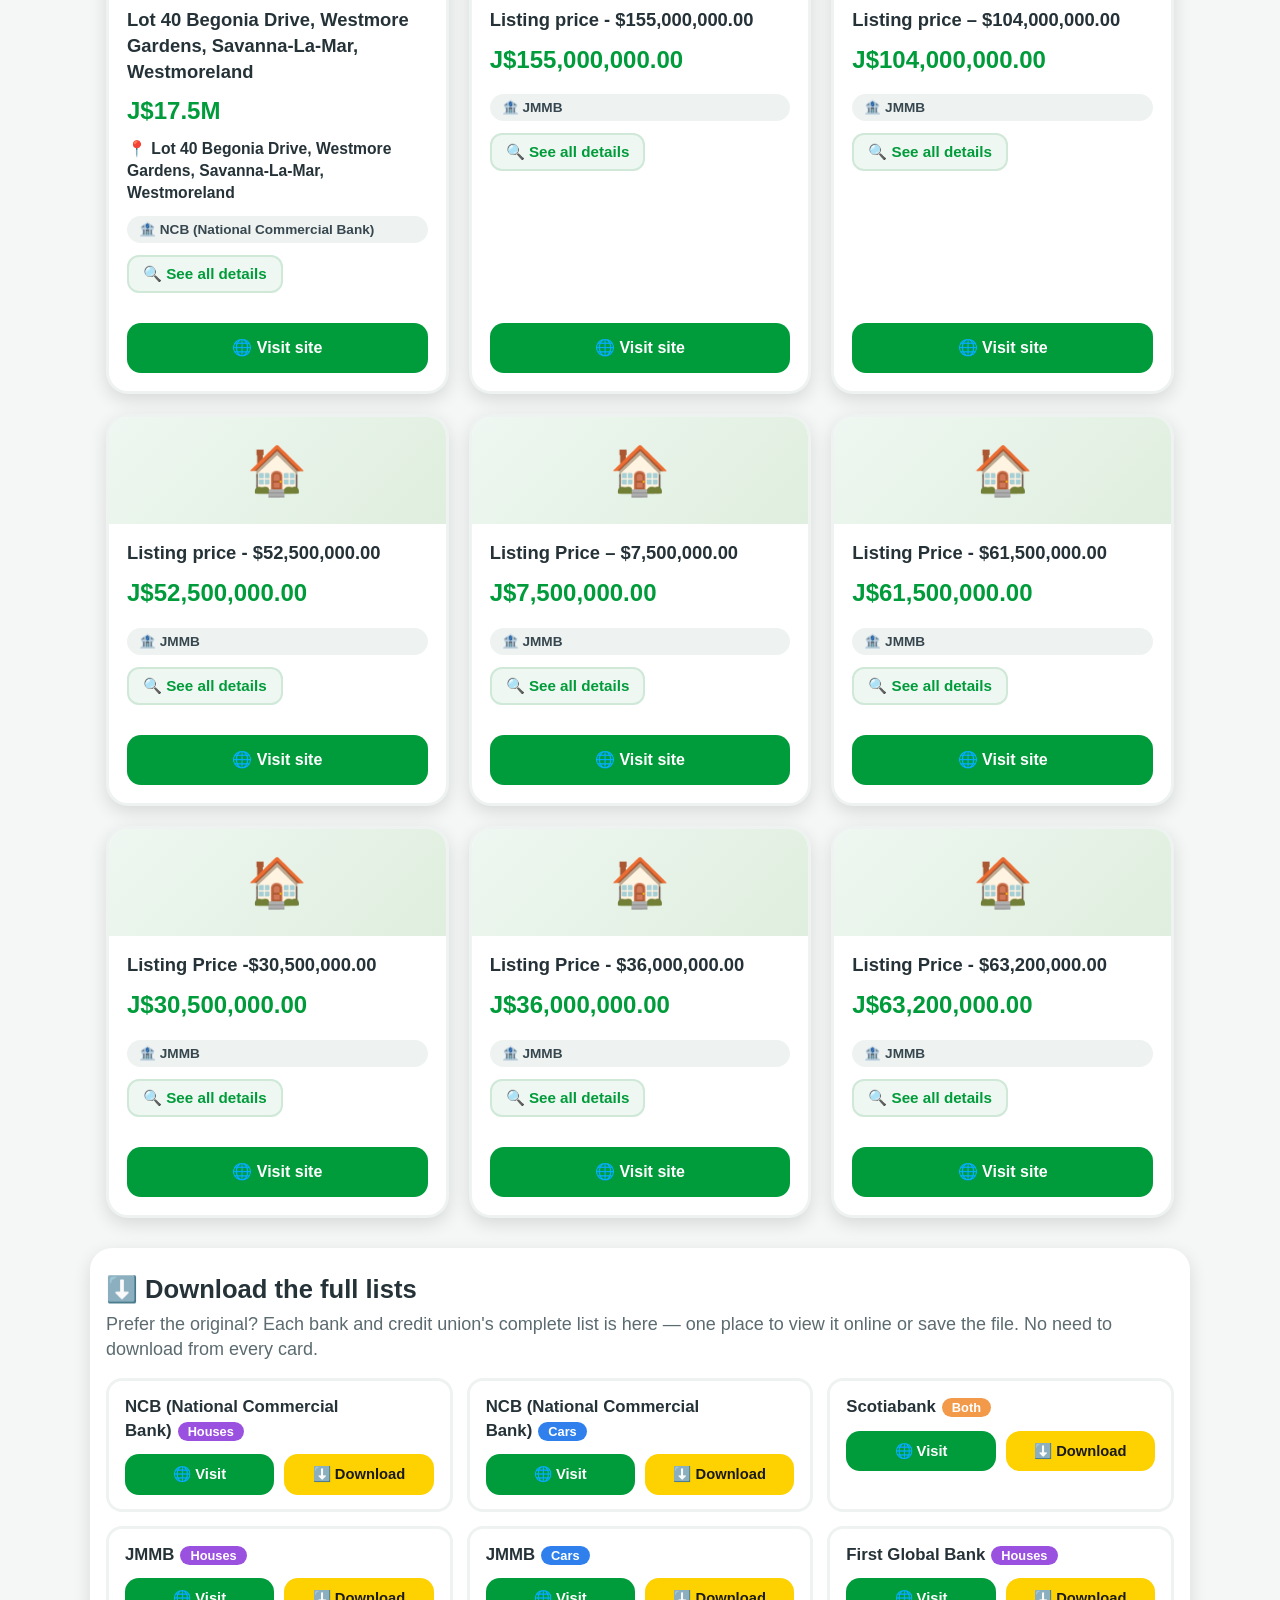
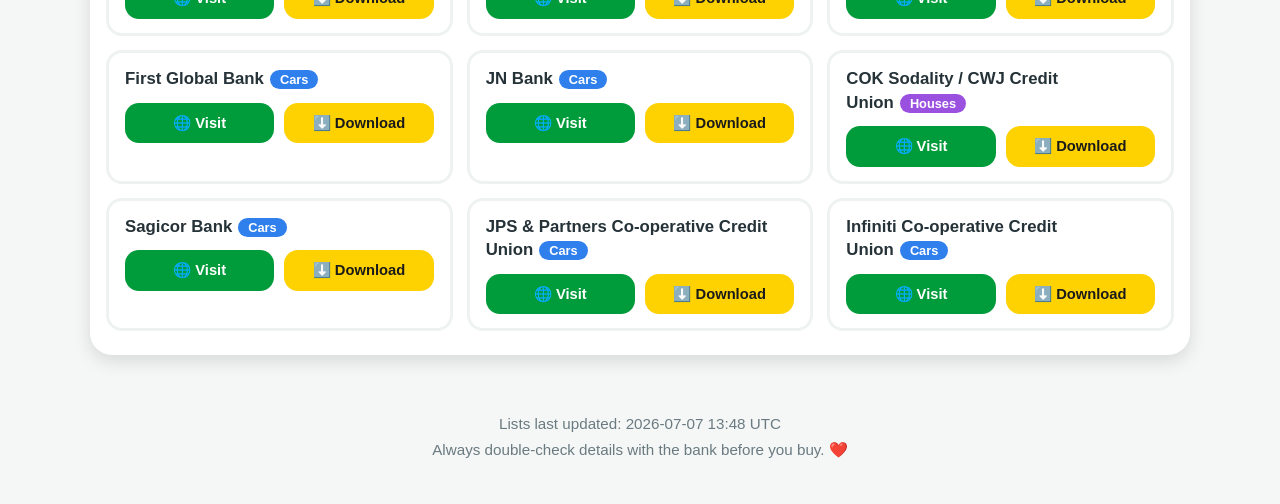
==== commit 1aa7a433: "Add statistics page, advanced filters, SEO and GA4 - New dark-themed statistics dashboard (stats.htm" ====
--- a/site/index.html
+++ b/site/index.html
@@ -3,9 +3,59 @@
 <head>
   <meta charset="UTF-8" />
   <meta name="viewport" content="width=device-width, initial-scale=1.0" />
-  <title>Repossessed Jamaica — Houses &amp; Cars for Sale</title>
+
+  <!-- ============ SEO: page basics ============ -->
+  <title>Repossessed Jamaica — Repossessed Houses &amp; Cars for Sale</title>
+  <meta name="description" content="Browse repossessed houses, land, cars and trucks for sale by Jamaican banks and credit unions — NCB, JMMB, Sagicor, JN Bank and more — all in one searchable place. Filter by parish, make, price and bank." />
+  <meta name="keywords" content="repossessed cars Jamaica, repossessed houses Jamaica, bank auction Jamaica, private treaty Jamaica, foreclosed property Jamaica, NCB repossessed vehicles, JMMB repossessed, Sagicor repossessed cars" />
+  <meta name="author" content="Repossessed Jamaica" />
+  <meta name="robots" content="index, follow" />
+  <meta name="theme-color" content="#009b3a" />
+  <link rel="canonical" href="https://repodealsja.com/" />
+
+  <!-- ============ Open Graph (Facebook, WhatsApp, LinkedIn) ============ -->
+  <meta property="og:type" content="website" />
+  <meta property="og:site_name" content="Repossessed Jamaica" />
+  <meta property="og:title" content="Repossessed Jamaica — Houses &amp; Cars for Sale" />
+  <meta property="og:description" content="All the repossessed houses and cars Jamaican banks are selling, in one friendly, searchable page." />
+  <meta property="og:url" content="https://repodealsja.com/" />
+  <meta property="og:image" content="https://repodealsja.com/og-image.png" />
+  <meta property="og:locale" content="en_JM" />
+
+  <!-- ============ Twitter / X card ============ -->
+  <meta name="twitter:card" content="summary_large_image" />
+  <meta name="twitter:title" content="Repossessed Jamaica — Houses &amp; Cars for Sale" />
+  <meta name="twitter:description" content="All the repossessed houses and cars Jamaican banks are selling, in one friendly, searchable page." />
+  <meta name="twitter:image" content="https://repodealsja.com/og-image.png" />
+
   <link rel="stylesheet" href="style.css" />
   <link rel="preconnect" href="https://fonts.googleapis.com" />
+
+  <!-- ============ Structured data (helps Google understand the site) ============ -->
+  <script type="application/ld+json">
+  {
+    "@context": "https://schema.org",
+    "@type": "WebSite",
+    "name": "Repossessed Jamaica",
+    "url": "https://repodealsja.com/",
+    "description": "Repossessed houses, land, cars and trucks for sale by Jamaican banks and credit unions, gathered into one searchable page.",
+    "inLanguage": "en-JM",
+    "potentialAction": {
+      "@type": "SearchAction",
+      "target": "https://repodealsja.com/?q={search_term_string}",
+      "query-input": "required name=search_term_string"
+    }
+  }
+  </script>
+
+  <!-- ============ Google tag (gtag.js) — GA4 ============ -->
+  <script async src="https://www.googletagmanager.com/gtag/js?id=G-WNVDQKQ516"></script>
+  <script>
+    window.dataLayer = window.dataLayer || [];
+    function gtag(){ dataLayer.push(arguments); }
+    gtag('js', new Date());
+    gtag('config', 'G-WNVDQKQ516');
+  </script>
 </head>
 <body>
 
@@ -13,6 +63,7 @@
   <header class="topbar">
     <h1>🇯🇲 Repossessed Jamaica</h1>
     <p class="subtitle">Houses and cars the banks are selling — all in one place!</p>
+    <a class="topbar-link" href="stats.html">📊 See the statistics</a>
   </header>
 
   <!-- Little note that shows when we are still using pretend data -->
@@ -40,16 +91,25 @@
     <input id="search" type="search" placeholder="Type here to find something…" autocomplete="off" />
   </div>
 
+  <!-- Dropdown filters — app.js fills these from the data, per view -->
+  <div id="filters" class="filters"></div>
+  <div class="filter-bar">
+    <span id="resultCount" class="result-count"></span>
+    <button id="clearFilters" class="clear-filters hidden">✖ Clear filters</button>
+  </div>
+
+  <p class="download-hint">Want a whole bank's list to keep? <a href="#downloads">⬇️ Download the full lists</a></p>
+
   <!-- ======================= CARDS ======================= -->
   <main>
     <div id="cards" class="cards"></div>
     <p id="emptyMsg" class="empty hidden">Nothing here yet. Try the other button, or run the program to load the lists. 🙂</p>
   </main>
 
-  <!-- ======================= SOURCES ======================= -->
-  <section class="sources">
-    <h2>📚 Where does this come from?</h2>
-    <p class="sources-help">Every list below comes straight from a bank or credit union. Click to visit them or save the file.</p>
+  <!-- ======================= SOURCES / DOWNLOADS ======================= -->
+  <section class="sources" id="downloads">
+    <h2>⬇️ Download the full lists</h2>
+    <p class="sources-help">Prefer the original? Each bank and credit union's complete list is here — one place to view it online or save the file. No need to download from every card.</p>
     <div id="sourceList" class="source-list"></div>
   </section>
 
--- a/site/style.css
+++ b/site/style.css
@@ -318,3 +318,91 @@
   .tab-label { font-size: 1.05rem; }
   .card-btns { flex-direction: column; }
 }
+
+/* ---------- Dropdown filters ---------- */
+.filters {
+  max-width: 820px;
+  margin: 0 auto;
+  padding: 0 16px;
+  display: flex;
+  flex-wrap: wrap;
+  gap: 10px;
+  justify-content: center;
+}
+.filter-select {
+  appearance: none;
+  -webkit-appearance: none;
+  cursor: pointer;
+  background: var(--card);
+  color: var(--ink);
+  border: 3px solid #e2eae6;
+  border-radius: 999px;
+  padding: 10px 38px 10px 16px;
+  font-size: 1rem;
+  font-weight: 600;
+  box-shadow: var(--shadow);
+  /* little chevron on the right */
+  background-image: url("data:image/svg+xml,%3Csvg xmlns='http://www.w3.org/2000/svg' width='14' height='14' viewBox='0 0 24 24' fill='none' stroke='%23009b3a' stroke-width='3' stroke-linecap='round' stroke-linejoin='round'%3E%3Cpolyline points='6 9 12 15 18 9'/%3E%3C/svg%3E");
+  background-repeat: no-repeat;
+  background-position: right 14px center;
+  transition: border-color .15s ease, transform .08s ease;
+}
+.filter-select:hover { transform: translateY(-2px); }
+.filter-select:focus { outline: none; border-color: var(--green); }
+/* Highlight a dropdown that has an active choice */
+.filter-select.active { border-color: var(--green); }
+
+.filter-bar {
+  max-width: 820px;
+  margin: 12px auto 2px;
+  padding: 0 16px;
+  display: flex;
+  align-items: center;
+  justify-content: center;
+  gap: 14px;
+  flex-wrap: wrap;
+}
+.result-count { color: var(--ink); opacity: .75; font-weight: 600; }
+.clear-filters {
+  cursor: pointer;
+  background: #fff;
+  color: #b00020;
+  border: 2px solid #f0c8ce;
+  border-radius: 999px;
+  padding: 6px 16px;
+  font-size: .95rem;
+  font-weight: 700;
+}
+.clear-filters:hover { background: #fff2f4; border-color: #b00020; }
+
+/* ---------- Hint that points to the downloads section ---------- */
+.download-hint {
+  max-width: 820px;
+  margin: -6px auto 4px;
+  padding: 0 16px;
+  text-align: center;
+  color: var(--ink);
+  opacity: .85;
+  font-size: 1rem;
+}
+.download-hint a {
+  color: var(--green);
+  font-weight: 700;
+  text-decoration: none;
+  white-space: nowrap;
+}
+.download-hint a:hover { text-decoration: underline; }
+
+/* ---------- Link to the statistics page (main page top bar) ---------- */
+.topbar-link {
+  display: inline-block;
+  margin-top: 14px;
+  background: var(--gold);
+  color: var(--black);
+  font-weight: 700;
+  text-decoration: none;
+  padding: 8px 18px;
+  border-radius: 999px;
+  box-shadow: var(--shadow);
+}
+.topbar-link:hover { filter: brightness(1.05); }
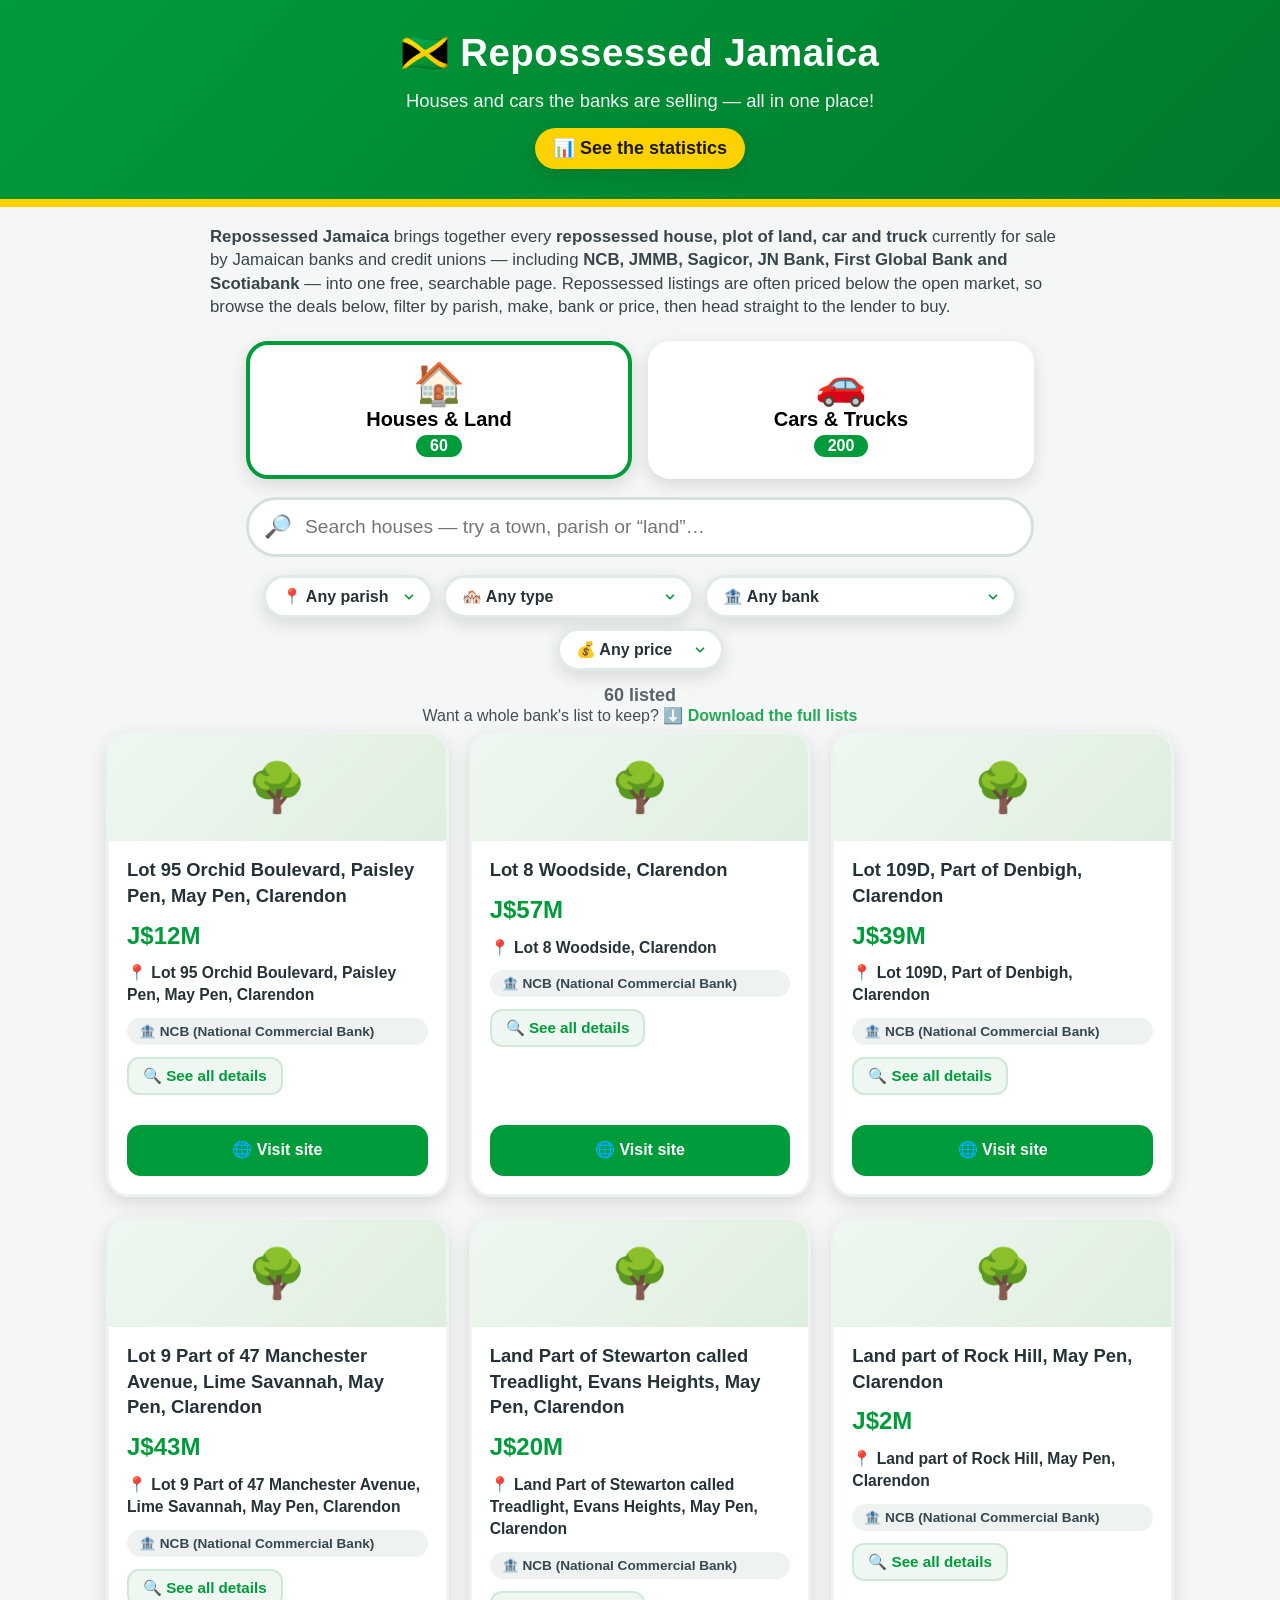
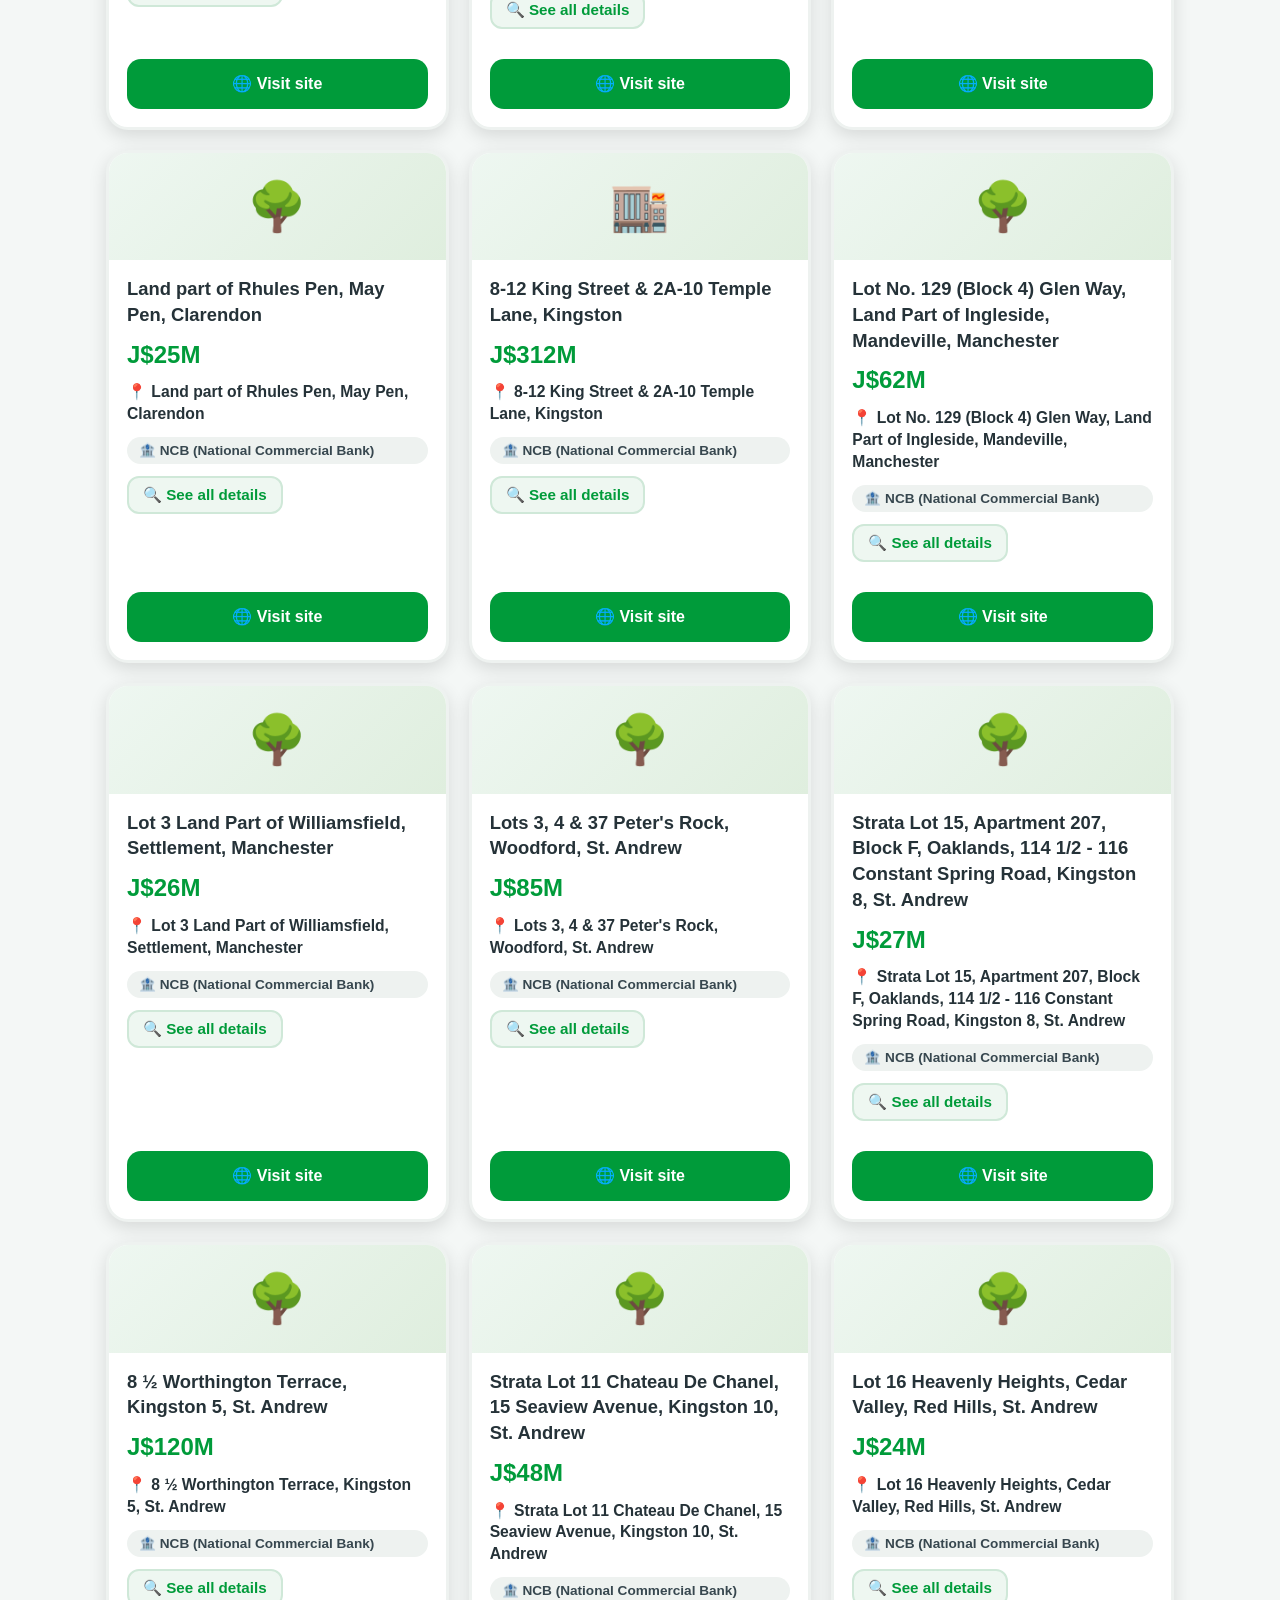
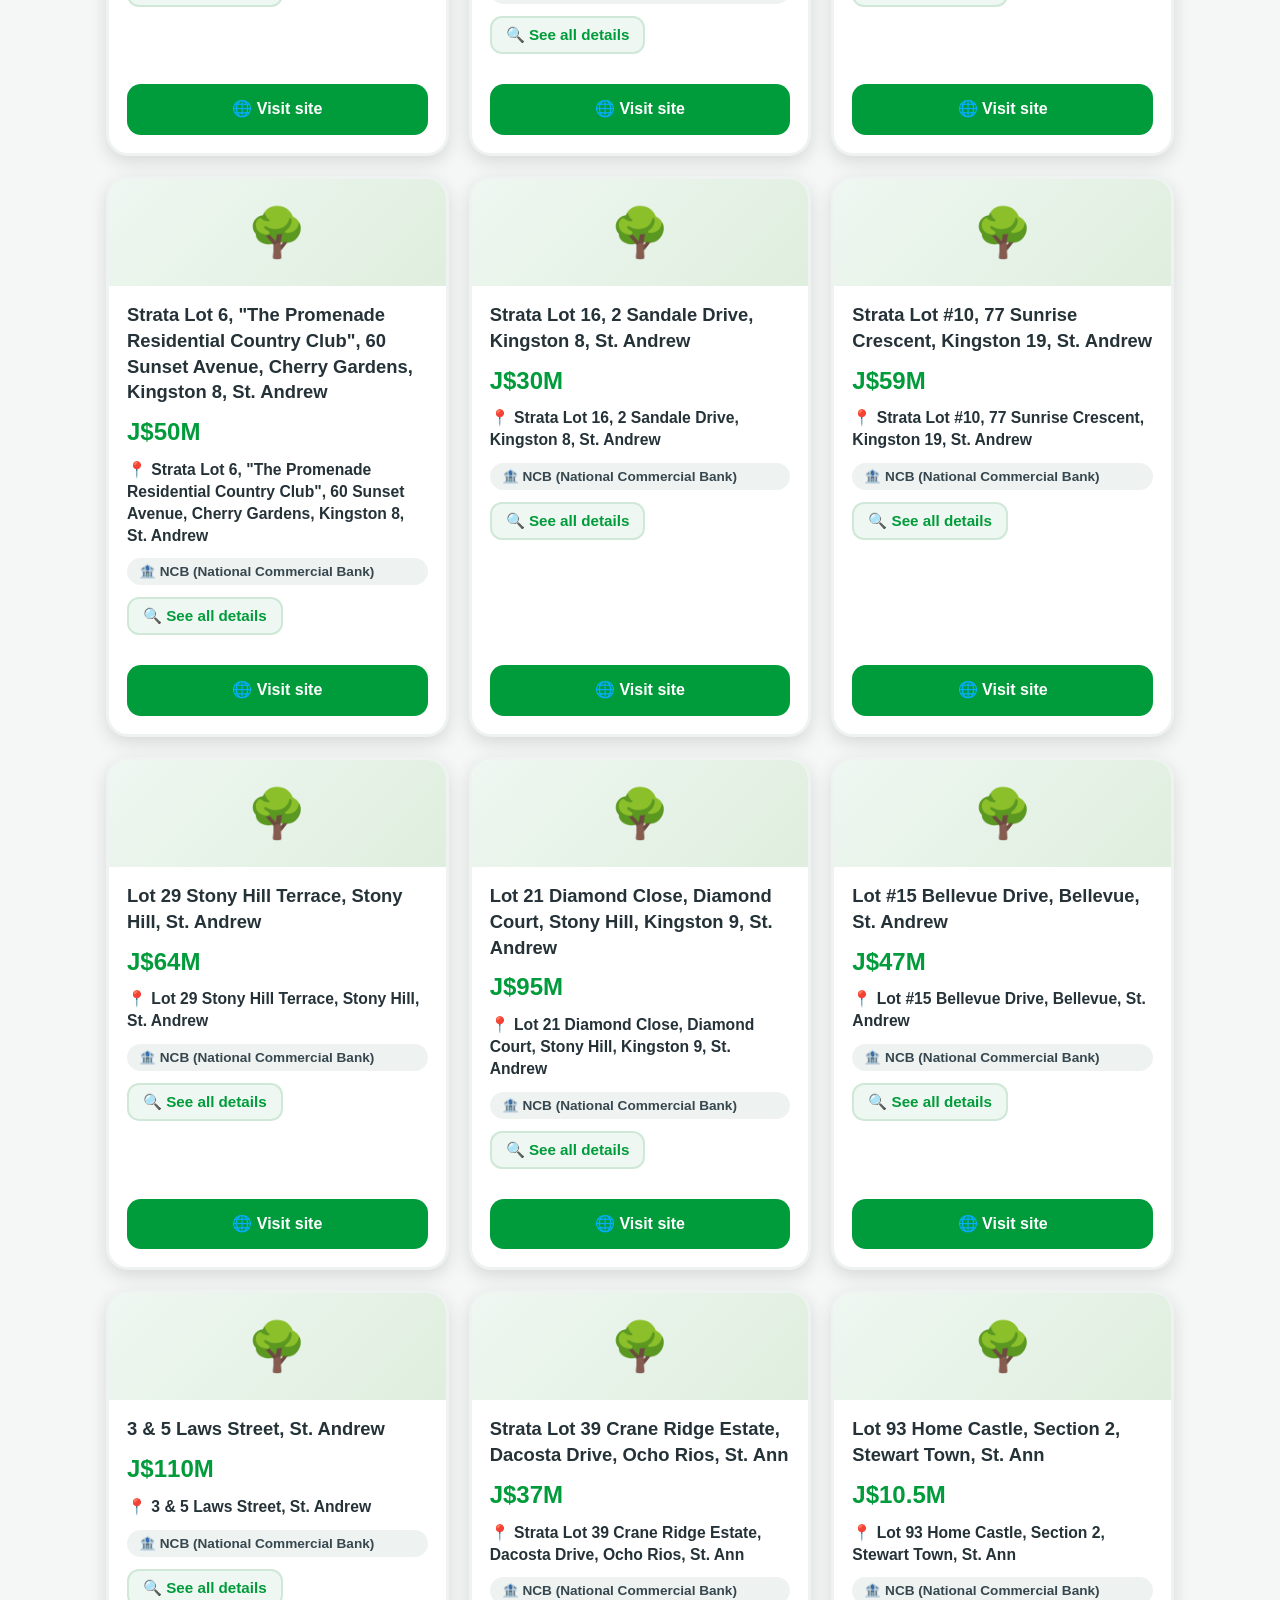
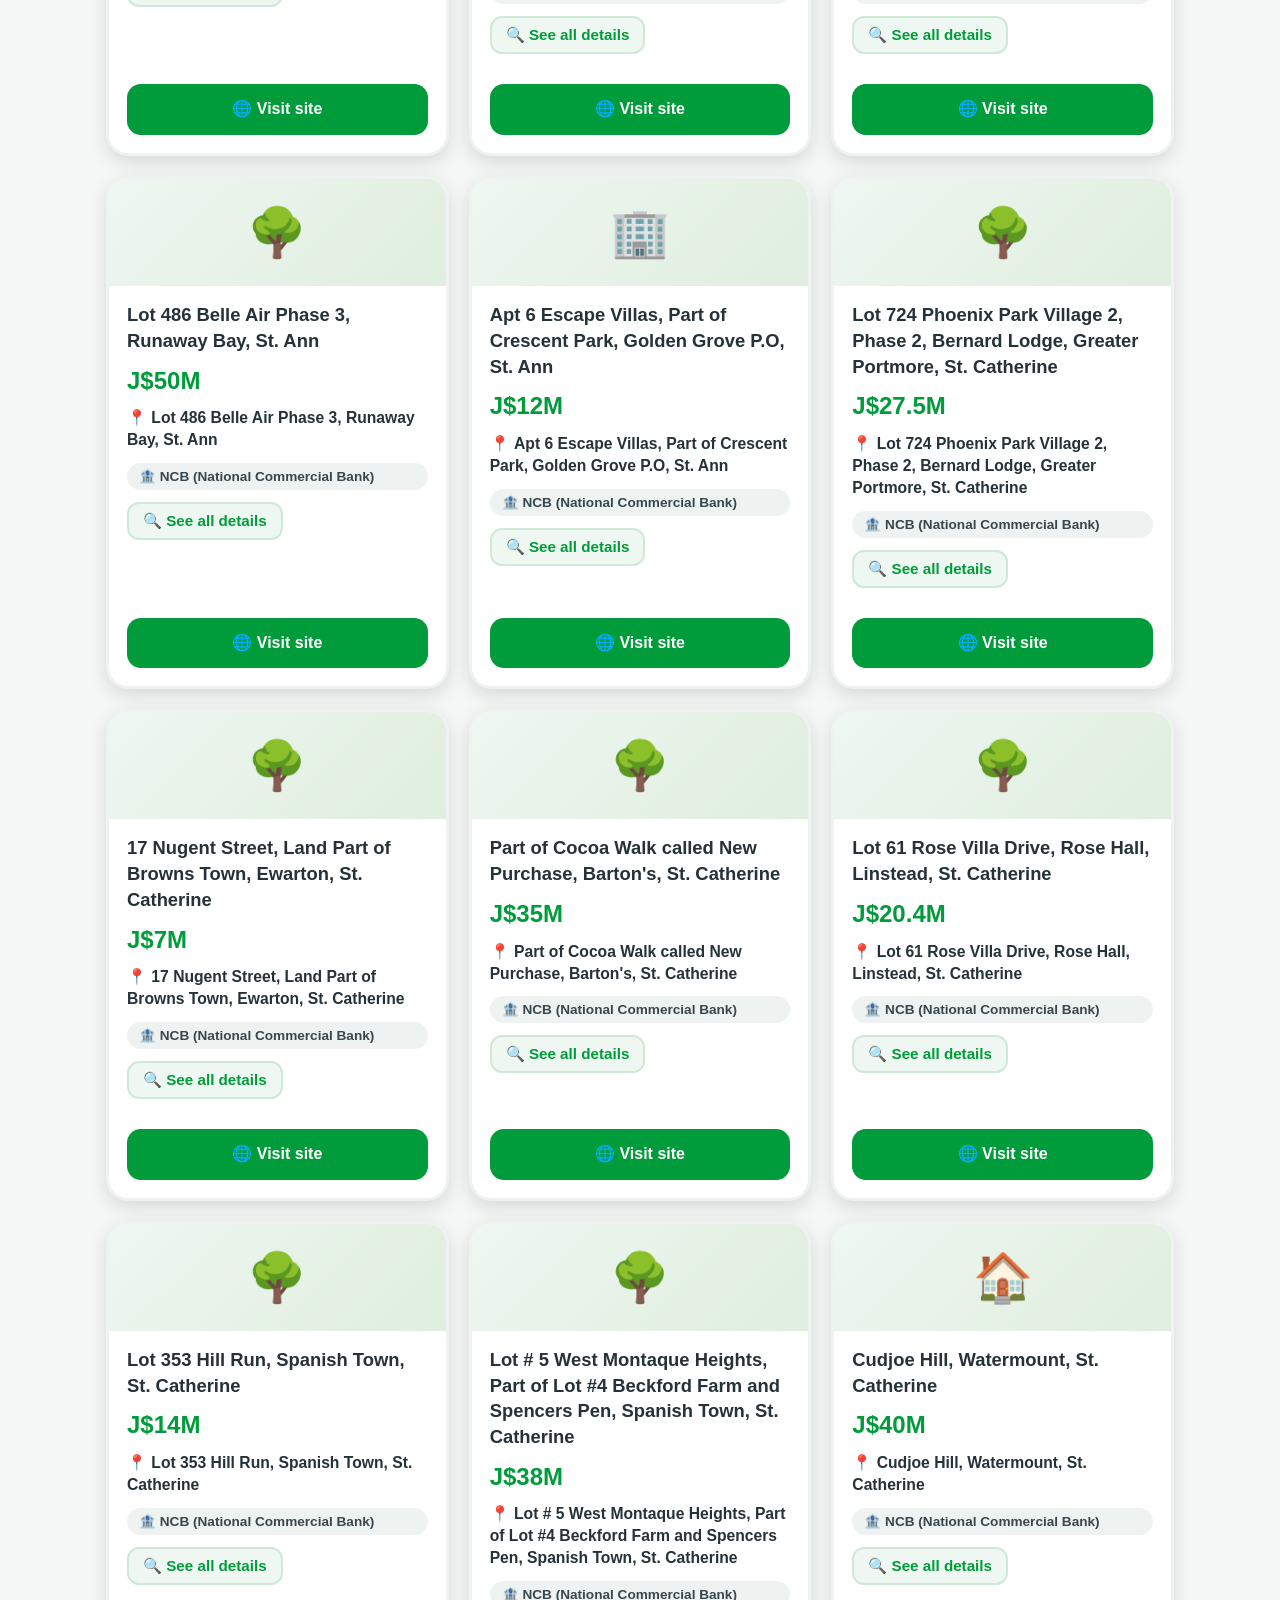
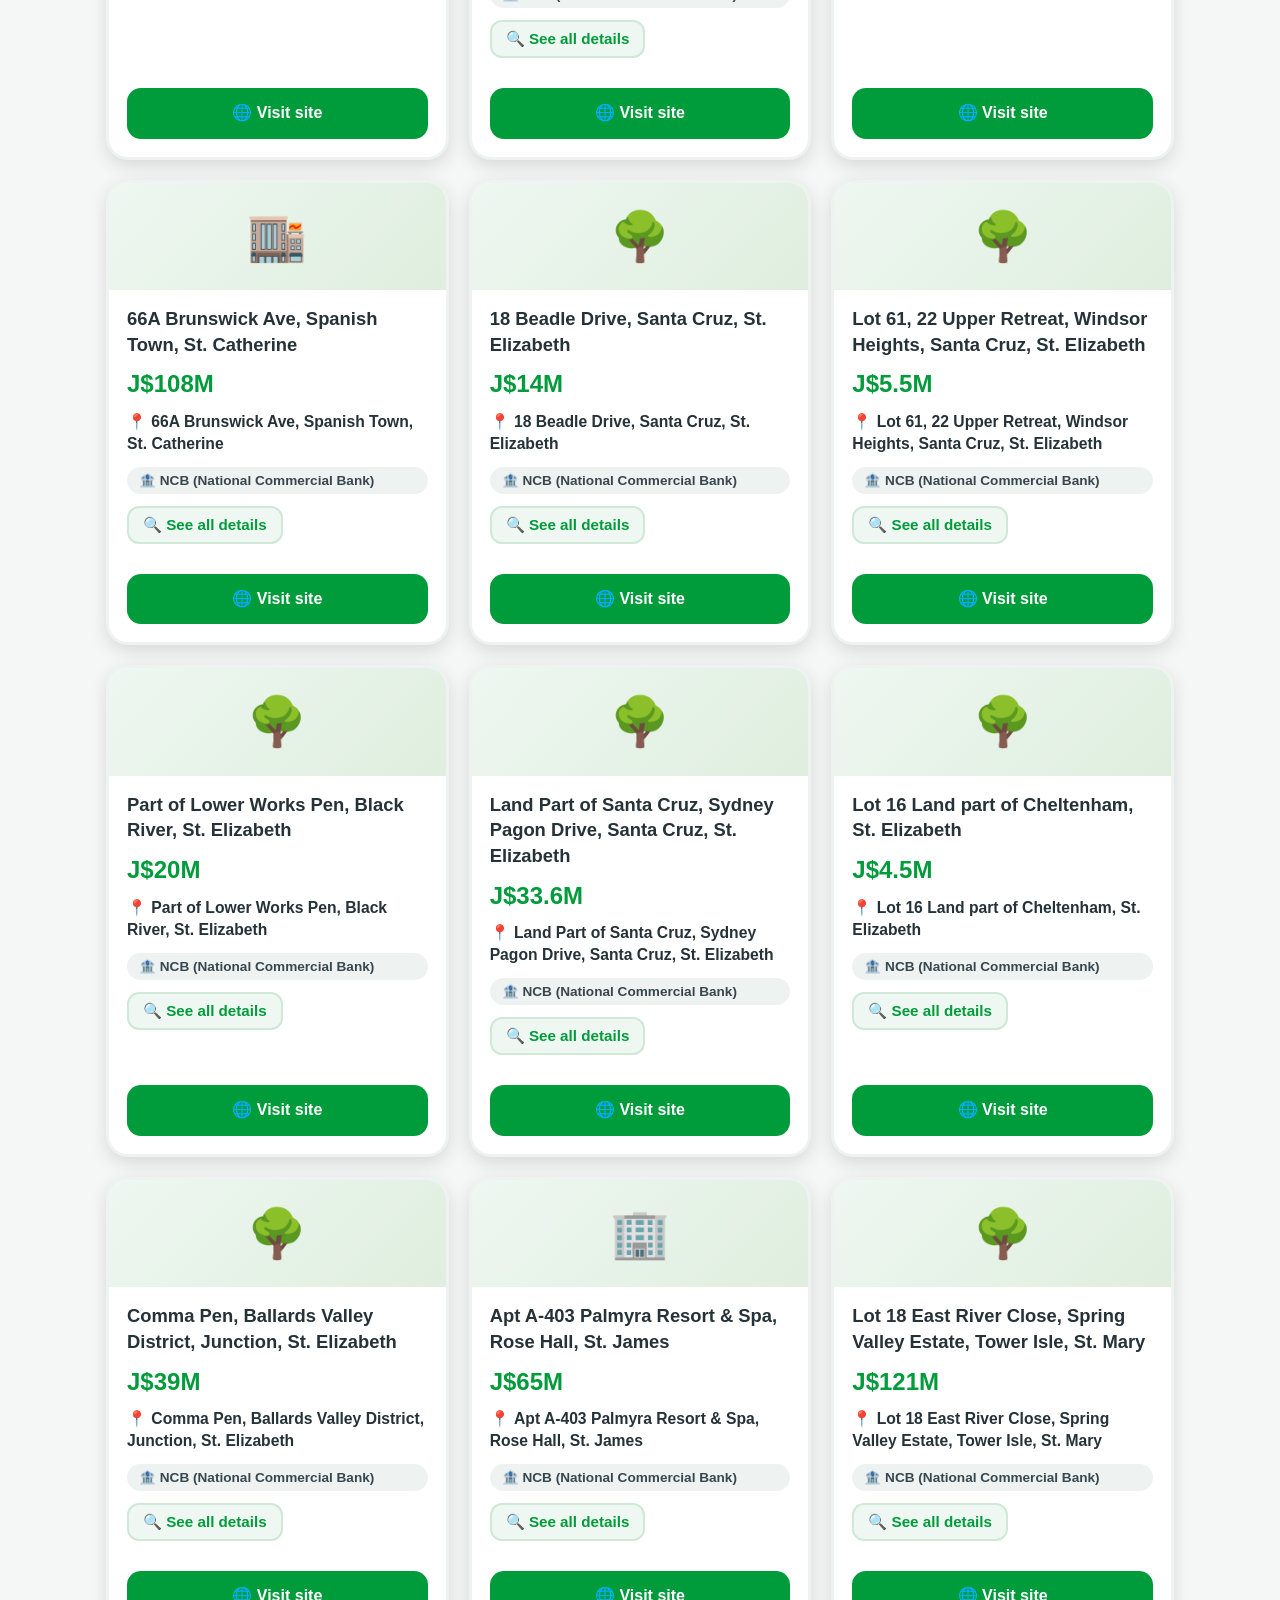
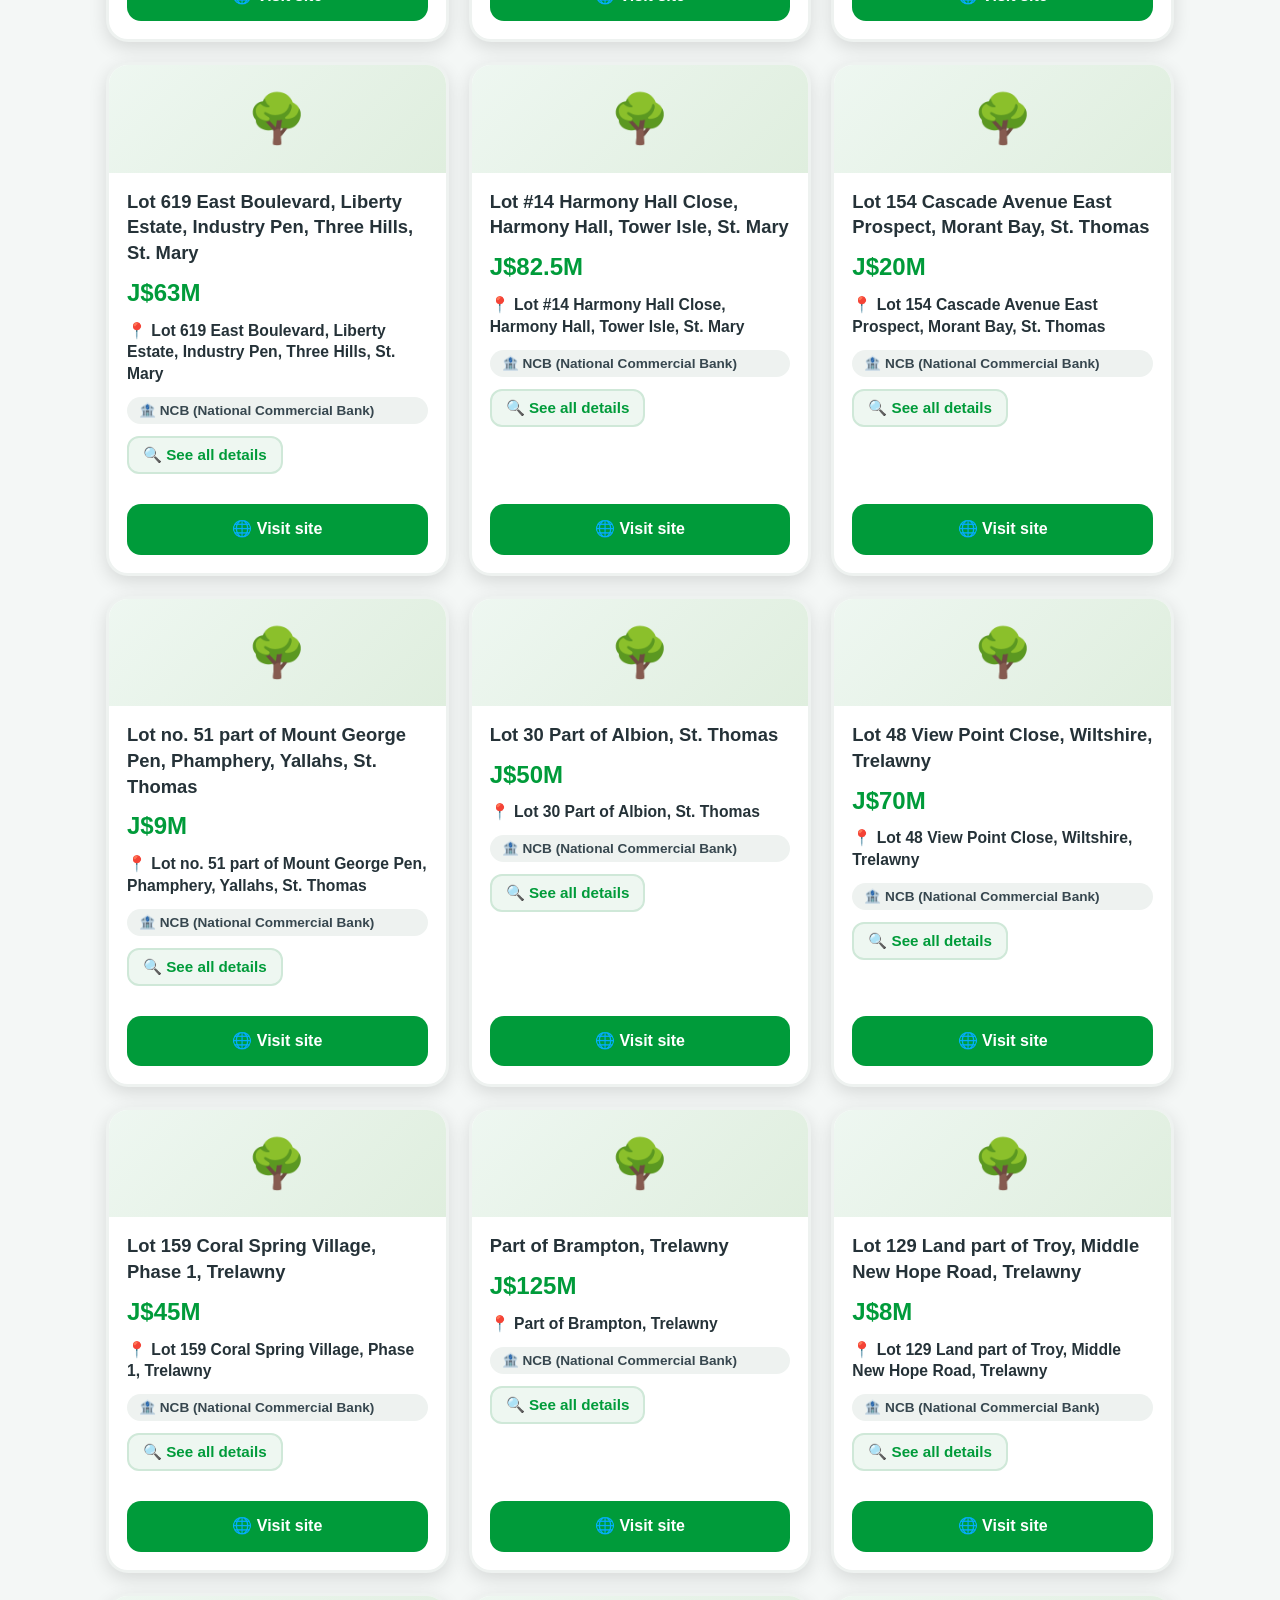
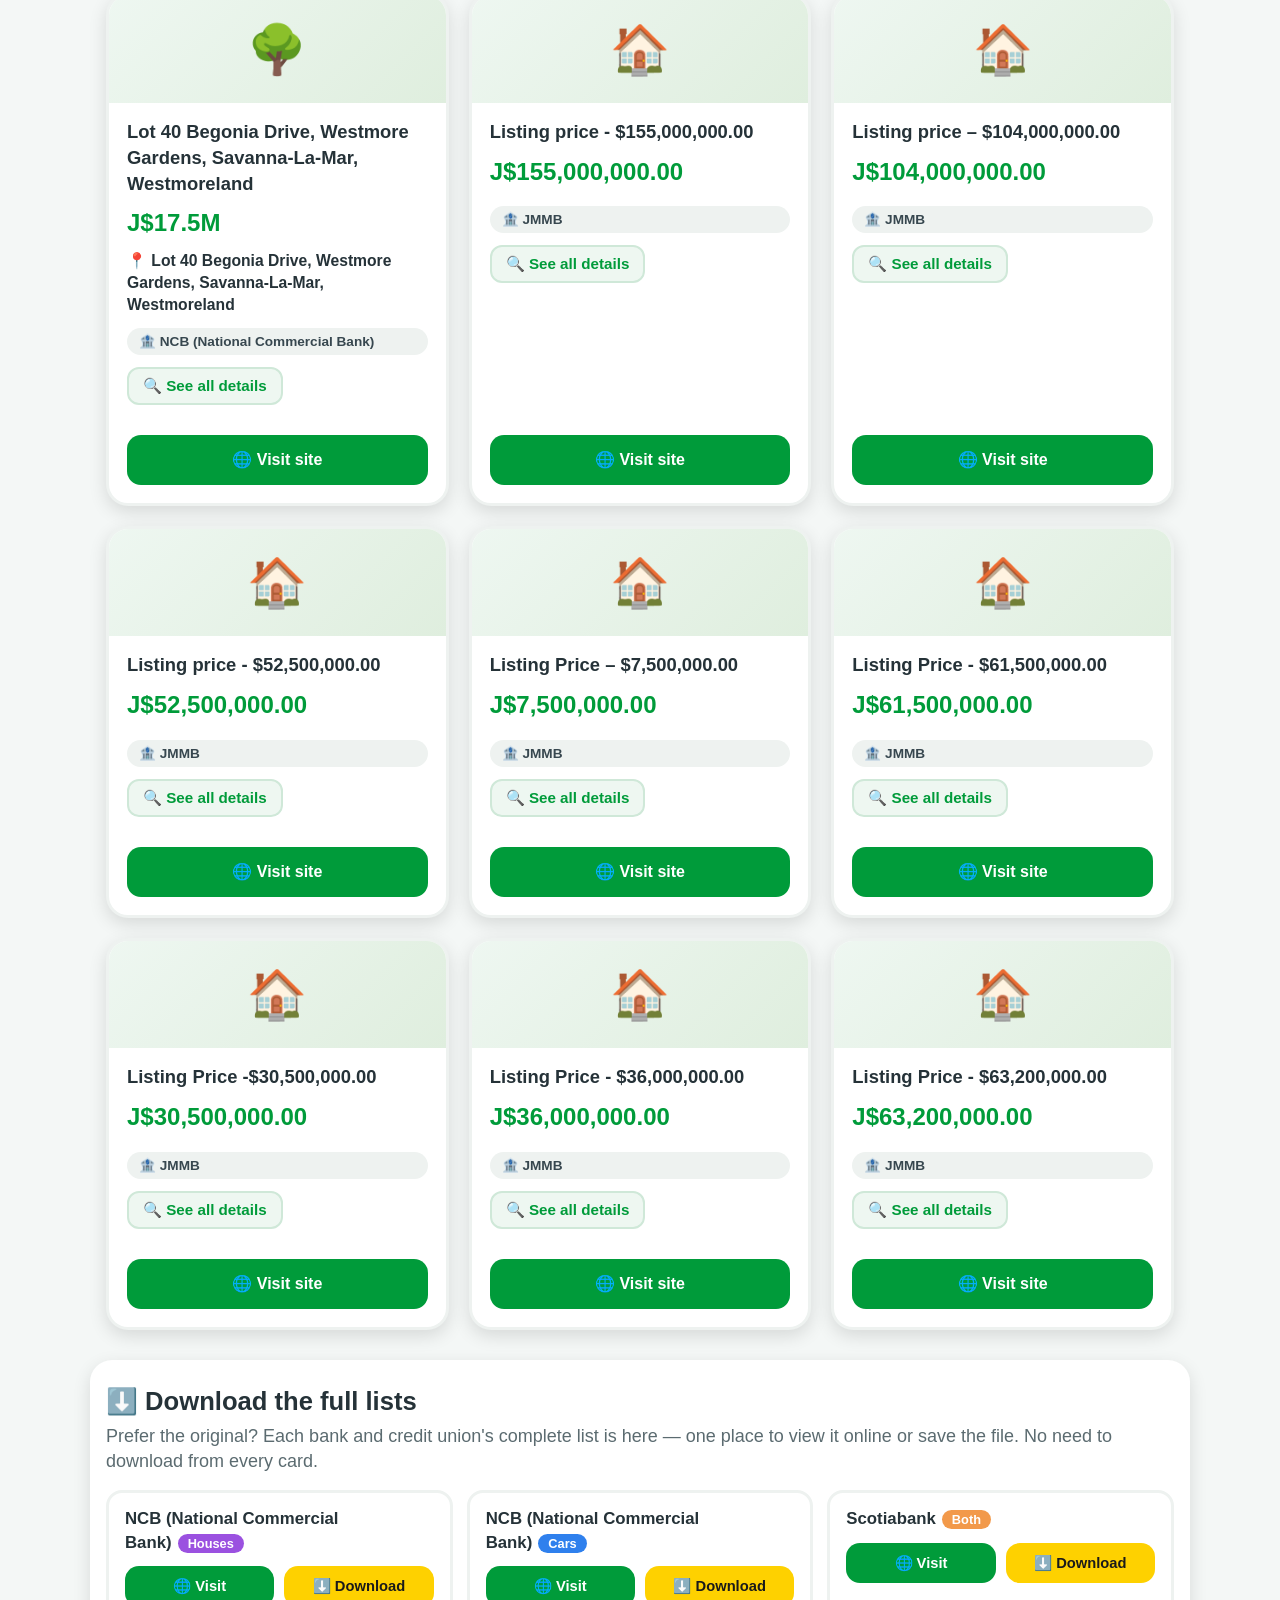
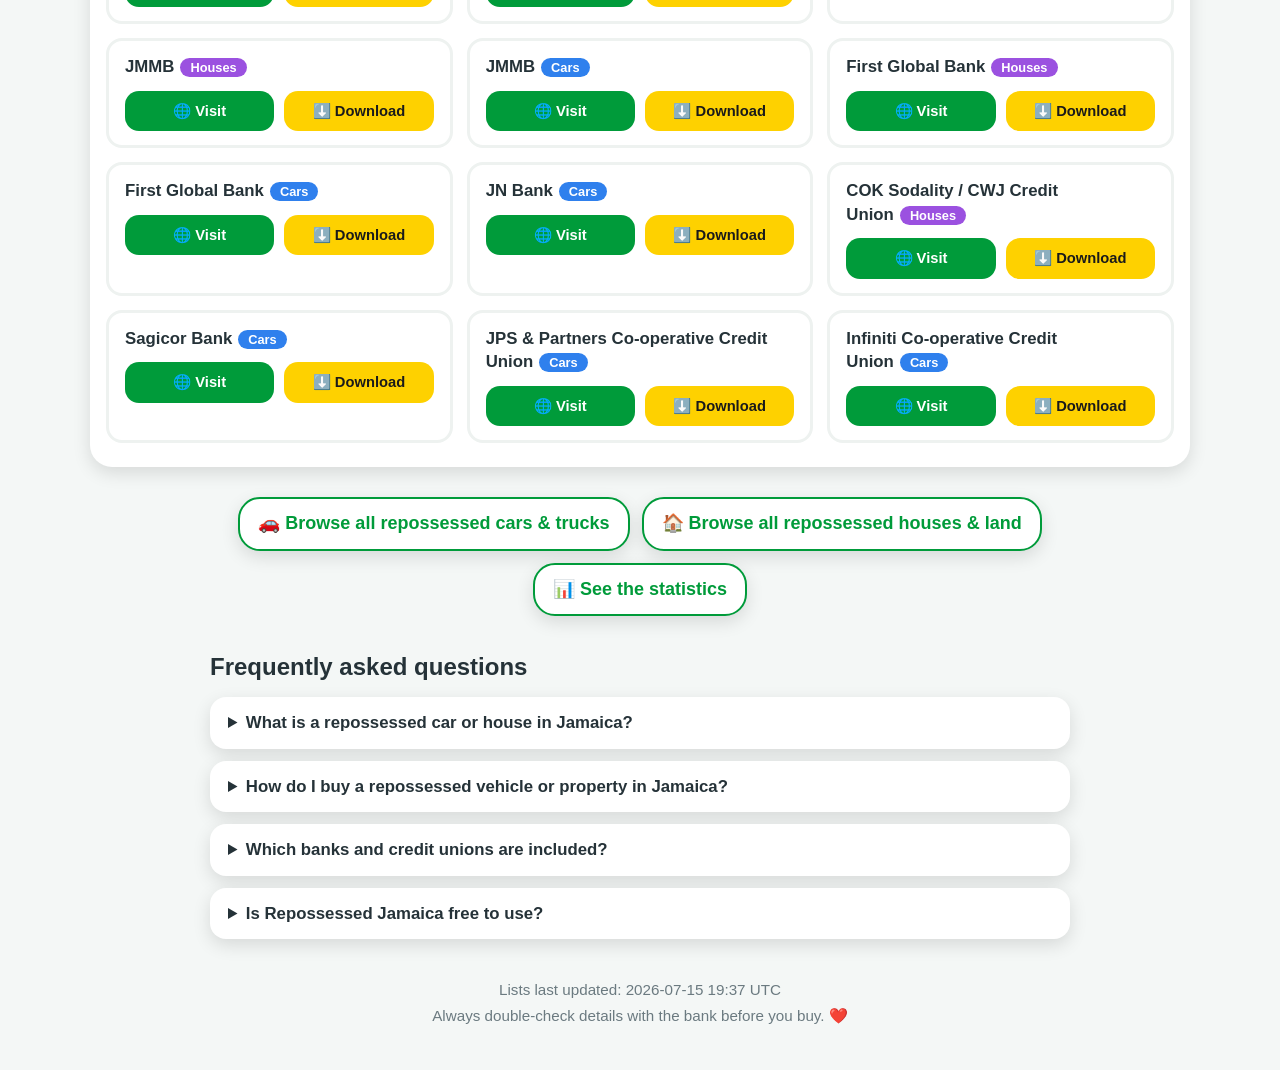
==== commit f9dda5aa: "Add Google AdSense with in-feed ad units - Load the AdSense loader script in the <head> of all pages" ====
--- a/site/index.html
+++ b/site/index.html
@@ -13,6 +13,12 @@
   <meta name="theme-color" content="#009b3a" />
   <link rel="canonical" href="https://repodealsja.com/" />
 
+  <!-- ============ Icons & PWA manifest ============ -->
+  <link rel="icon" href="/favicon.ico" sizes="any" />
+  <link rel="icon" href="/favicon.svg" type="image/svg+xml" />
+  <link rel="apple-touch-icon" href="/apple-touch-icon.png" />
+  <link rel="manifest" href="/site.webmanifest" />
+
   <!-- ============ Open Graph (Facebook, WhatsApp, LinkedIn) ============ -->
   <meta property="og:type" content="website" />
   <meta property="og:site_name" content="Repossessed Jamaica" />
@@ -27,26 +33,1652 @@
   <meta name="twitter:title" content="Repossessed Jamaica — Houses &amp; Cars for Sale" />
   <meta name="twitter:description" content="All the repossessed houses and cars Jamaican banks are selling, in one friendly, searchable page." />
   <meta name="twitter:image" content="https://repodealsja.com/og-image.png" />
+  <meta name="twitter:image:alt" content="Repossessed Jamaica — repossessed houses and cars for sale" />
 
   <link rel="stylesheet" href="style.css" />
-  <link rel="preconnect" href="https://fonts.googleapis.com" />
 
   <!-- ============ Structured data (helps Google understand the site) ============ -->
   <script type="application/ld+json">
   {
     "@context": "https://schema.org",
-    "@type": "WebSite",
-    "name": "Repossessed Jamaica",
-    "url": "https://repodealsja.com/",
-    "description": "Repossessed houses, land, cars and trucks for sale by Jamaican banks and credit unions, gathered into one searchable page.",
-    "inLanguage": "en-JM",
-    "potentialAction": {
-      "@type": "SearchAction",
-      "target": "https://repodealsja.com/?q={search_term_string}",
-      "query-input": "required name=search_term_string"
-    }
+    "@graph": [
+      {
+        "@type": "WebSite",
+        "@id": "https://repodealsja.com/#website",
+        "name": "Repossessed Jamaica",
+        "url": "https://repodealsja.com/",
+        "description": "Repossessed houses, land, cars and trucks for sale by Jamaican banks and credit unions, gathered into one searchable page.",
+        "inLanguage": "en-JM",
+        "publisher": { "@id": "https://repodealsja.com/#org" },
+        "potentialAction": {
+          "@type": "SearchAction",
+          "target": "https://repodealsja.com/?q={search_term_string}",
+          "query-input": "required name=search_term_string"
+        }
+      },
+      {
+        "@type": "Organization",
+        "@id": "https://repodealsja.com/#org",
+        "name": "Repossessed Jamaica",
+        "url": "https://repodealsja.com/",
+        "logo": "https://repodealsja.com/icon-512.png",
+        "image": "https://repodealsja.com/og-image.png",
+        "areaServed": { "@type": "Country", "name": "Jamaica" }
+      },
+      {
+        "@type": "FAQPage",
+        "@id": "https://repodealsja.com/#faq",
+        "mainEntity": [
+          {
+            "@type": "Question",
+            "name": "What is a repossessed car or house in Jamaica?",
+            "acceptedAnswer": {
+              "@type": "Answer",
+              "text": "A repossessed car or house is a vehicle or property that a Jamaican bank or credit union has taken back because the previous owner could not keep up the loan payments. The lender then sells it — often by private treaty or auction — to recover the money owed, which is why these listings are frequently priced below the open market."
+            }
+          },
+          {
+            "@type": "Question",
+            "name": "How do I buy a repossessed vehicle or property in Jamaica?",
+            "acceptedAnswer": {
+              "@type": "Answer",
+              "text": "Find the listing you want on Repossessed Jamaica, click 'Visit site' to open the bank or credit union's own page, then contact that institution directly to arrange a viewing, make an offer, or place a bid. Always confirm the price, condition and title details with the lender before you buy."
+            }
+          },
+          {
+            "@type": "Question",
+            "name": "Which banks and credit unions are included?",
+            "acceptedAnswer": {
+              "@type": "Answer",
+              "text": "Repossessed Jamaica gathers listings from 12 sources, including NCB (National Commercial Bank), JMMB, Sagicor, JN Bank, First Global Bank, Scotiabank, JPS & Employees Co-operative Credit Union and more."
+            }
+          },
+          {
+            "@type": "Question",
+            "name": "Is Repossessed Jamaica free to use?",
+            "acceptedAnswer": {
+              "@type": "Answer",
+              "text": "Yes. Repossessed Jamaica is completely free. It simply collects the repossessed house and car lists that Jamaican banks already publish and puts them in one searchable place."
+            }
+          }
+        ]
+      }
+    ]
   }
   </script>
+  <!-- BUILD:ITEMLIST
+  <script type="application/ld+json">
+{
+  "@context": "https://schema.org",
+  "@type": "ItemList",
+  "name": "Repossessed houses and cars for sale in Jamaica",
+  "url": "https://repodealsja.com/",
+  "numberOfItems": 260,
+  "itemListElement": [
+    {
+      "@type": "ListItem",
+      "position": 1,
+      "name": "Lot 95 Orchid Boulevard, Paisley Pen, May Pen, Clarendon",
+      "url": "https://www.jncb.com/"
+    },
+    {
+      "@type": "ListItem",
+      "position": 2,
+      "name": "Lot 8 Woodside, Clarendon",
+      "url": "https://www.jncb.com/"
+    },
+    {
+      "@type": "ListItem",
+      "position": 3,
+      "name": "Lot 109D, Part of Denbigh, Clarendon",
+      "url": "https://www.jncb.com/"
+    },
+    {
+      "@type": "ListItem",
+      "position": 4,
+      "name": "Lot 9 Part of 47 Manchester Avenue, Lime Savannah, May Pen, Clarendon",
+      "url": "https://www.jncb.com/"
+    },
+    {
+      "@type": "ListItem",
+      "position": 5,
+      "name": "Land Part of Stewarton called Treadlight, Evans Heights, May Pen, Clarendon",
+      "url": "https://www.jncb.com/"
+    },
+    {
+      "@type": "ListItem",
+      "position": 6,
+      "name": "Land part of Rock Hill, May Pen, Clarendon",
+      "url": "https://www.jncb.com/"
+    },
+    {
+      "@type": "ListItem",
+      "position": 7,
+      "name": "Land part of Rhules Pen, May Pen, Clarendon",
+      "url": "https://www.jncb.com/"
+    },
+    {
+      "@type": "ListItem",
+      "position": 8,
+      "name": "8-12 King Street & 2A-10 Temple Lane, Kingston",
+      "url": "https://www.jncb.com/"
+    },
+    {
+      "@type": "ListItem",
+      "position": 9,
+      "name": "Lot No. 129 (Block 4) Glen Way, Land Part of Ingleside, Mandeville, Manchester",
+      "url": "https://www.jncb.com/"
+    },
+    {
+      "@type": "ListItem",
+      "position": 10,
+      "name": "Lot 3 Land Part of Williamsfield, Settlement, Manchester",
+      "url": "https://www.jncb.com/"
+    },
+    {
+      "@type": "ListItem",
+      "position": 11,
+      "name": "Lots 3, 4 & 37 Peter's Rock, Woodford, St. Andrew",
+      "url": "https://www.jncb.com/"
+    },
+    {
+      "@type": "ListItem",
+      "position": 12,
+      "name": "Strata Lot 15, Apartment 207, Block F, Oaklands, 114 1/2 - 116 Constant Spring Road, Kingston 8, St. Andrew",
+      "url": "https://www.jncb.com/"
+    },
+    {
+      "@type": "ListItem",
+      "position": 13,
+      "name": "8 ½ Worthington Terrace, Kingston 5, St. Andrew",
+      "url": "https://www.jncb.com/"
+    },
+    {
+      "@type": "ListItem",
+      "position": 14,
+      "name": "Strata Lot 11 Chateau De Chanel, 15 Seaview Avenue, Kingston 10, St. Andrew",
+      "url": "https://www.jncb.com/"
+    },
+    {
+      "@type": "ListItem",
+      "position": 15,
+      "name": "Lot 16 Heavenly Heights, Cedar Valley, Red Hills, St. Andrew",
+      "url": "https://www.jncb.com/"
+    },
+    {
+      "@type": "ListItem",
+      "position": 16,
+      "name": "Strata Lot 6, \"The Promenade Residential Country Club\", 60 Sunset Avenue, Cherry Gardens, Kingston 8, St. Andrew",
+      "url": "https://www.jncb.com/"
+    },
+    {
+      "@type": "ListItem",
+      "position": 17,
+      "name": "Strata Lot 16, 2 Sandale Drive, Kingston 8, St. Andrew",
+      "url": "https://www.jncb.com/"
+    },
+    {
+      "@type": "ListItem",
+      "position": 18,
+      "name": "Strata Lot #10, 77 Sunrise Crescent, Kingston 19, St. Andrew",
+      "url": "https://www.jncb.com/"
+    },
+    {
+      "@type": "ListItem",
+      "position": 19,
+      "name": "Lot 29 Stony Hill Terrace, Stony Hill, St. Andrew",
+      "url": "https://www.jncb.com/"
+    },
+    {
+      "@type": "ListItem",
+      "position": 20,
+      "name": "Lot 21 Diamond Close, Diamond Court, Stony Hill, Kingston 9, St. Andrew",
+      "url": "https://www.jncb.com/"
+    },
+    {
+      "@type": "ListItem",
+      "position": 21,
+      "name": "Lot #15 Bellevue Drive, Bellevue, St. Andrew",
+      "url": "https://www.jncb.com/"
+    },
+    {
+      "@type": "ListItem",
+      "position": 22,
+      "name": "3 & 5 Laws Street, St. Andrew",
+      "url": "https://www.jncb.com/"
+    },
+    {
+      "@type": "ListItem",
+      "position": 23,
+      "name": "Strata Lot 39 Crane Ridge Estate, Dacosta Drive, Ocho Rios, St. Ann",
+      "url": "https://www.jncb.com/"
+    },
+    {
+      "@type": "ListItem",
+      "position": 24,
+      "name": "Lot 93 Home Castle, Section 2, Stewart Town, St. Ann",
+      "url": "https://www.jncb.com/"
+    },
+    {
+      "@type": "ListItem",
+      "position": 25,
+      "name": "Lot 486 Belle Air Phase 3, Runaway Bay, St. Ann",
+      "url": "https://www.jncb.com/"
+    },
+    {
+      "@type": "ListItem",
+      "position": 26,
+      "name": "Apt 6 Escape Villas, Part of Crescent Park, Golden Grove P.O, St. Ann",
+      "url": "https://www.jncb.com/"
+    },
+    {
+      "@type": "ListItem",
+      "position": 27,
+      "name": "Lot 724 Phoenix Park Village 2, Phase 2, Bernard Lodge, Greater Portmore, St. Catherine",
+      "url": "https://www.jncb.com/"
+    },
+    {
+      "@type": "ListItem",
+      "position": 28,
+      "name": "17 Nugent Street, Land Part of Browns Town, Ewarton, St. Catherine",
+      "url": "https://www.jncb.com/"
+    },
+    {
+      "@type": "ListItem",
+      "position": 29,
+      "name": "Part of Cocoa Walk called New Purchase, Barton's, St. Catherine",
+      "url": "https://www.jncb.com/"
+    },
+    {
+      "@type": "ListItem",
+      "position": 30,
+      "name": "Lot 61 Rose Villa Drive, Rose Hall, Linstead, St. Catherine",
+      "url": "https://www.jncb.com/"
+    },
+    {
+      "@type": "ListItem",
+      "position": 31,
+      "name": "Lot 353 Hill Run, Spanish Town, St. Catherine",
+      "url": "https://www.jncb.com/"
+    },
+    {
+      "@type": "ListItem",
+      "position": 32,
+      "name": "Lot # 5 West Montaque Heights, Part of Lot #4 Beckford Farm and Spencers Pen, Spanish Town, St. Catherine",
+      "url": "https://www.jncb.com/"
+    },
+    {
+      "@type": "ListItem",
+      "position": 33,
+      "name": "Cudjoe Hill, Watermount, St. Catherine",
+      "url": "https://www.jncb.com/"
+    },
+    {
+      "@type": "ListItem",
+      "position": 34,
+      "name": "66A Brunswick Ave, Spanish Town, St. Catherine",
+      "url": "https://www.jncb.com/"
+    },
+    {
+      "@type": "ListItem",
+      "position": 35,
+      "name": "18 Beadle Drive, Santa Cruz, St. Elizabeth",
+      "url": "https://www.jncb.com/"
+    },
+    {
+      "@type": "ListItem",
+      "position": 36,
+      "name": "Lot 61, 22 Upper Retreat, Windsor Heights, Santa Cruz, St. Elizabeth",
+      "url": "https://www.jncb.com/"
+    },
+    {
+      "@type": "ListItem",
+      "position": 37,
+      "name": "Part of Lower Works Pen, Black River, St. Elizabeth",
+      "url": "https://www.jncb.com/"
+    },
+    {
+      "@type": "ListItem",
+      "position": 38,
+      "name": "Land Part of Santa Cruz, Sydney Pagon Drive, Santa Cruz, St. Elizabeth",
+      "url": "https://www.jncb.com/"
+    },
+    {
+      "@type": "ListItem",
+      "position": 39,
+      "name": "Lot 16 Land part of Cheltenham, St. Elizabeth",
+      "url": "https://www.jncb.com/"
+    },
+    {
+      "@type": "ListItem",
+      "position": 40,
+      "name": "Comma Pen, Ballards Valley District, Junction, St. Elizabeth",
+      "url": "https://www.jncb.com/"
+    },
+    {
+      "@type": "ListItem",
+      "position": 41,
+      "name": "Apt A-403 Palmyra Resort & Spa, Rose Hall, St. James",
+      "url": "https://www.jncb.com/"
+    },
+    {
+      "@type": "ListItem",
+      "position": 42,
+      "name": "Lot 18 East River Close, Spring Valley Estate, Tower Isle, St. Mary",
+      "url": "https://www.jncb.com/"
+    },
+    {
+      "@type": "ListItem",
+      "position": 43,
+      "name": "Lot 619 East Boulevard, Liberty Estate, Industry Pen, Three Hills, St. Mary",
+      "url": "https://www.jncb.com/"
+    },
+    {
+      "@type": "ListItem",
+      "position": 44,
+      "name": "Lot #14 Harmony Hall Close, Harmony Hall, Tower Isle, St. Mary",
+      "url": "https://www.jncb.com/"
+    },
+    {
+      "@type": "ListItem",
+      "position": 45,
+      "name": "Lot 154 Cascade Avenue East Prospect, Morant Bay, St. Thomas",
+      "url": "https://www.jncb.com/"
+    },
+    {
+      "@type": "ListItem",
+      "position": 46,
+      "name": "Lot no. 51 part of Mount George Pen, Phamphery, Yallahs, St. Thomas",
+      "url": "https://www.jncb.com/"
+    },
+    {
+      "@type": "ListItem",
+      "position": 47,
+      "name": "Lot 30 Part of Albion, St. Thomas",
+      "url": "https://www.jncb.com/"
+    },
+    {
+      "@type": "ListItem",
+      "position": 48,
+      "name": "Lot 48 View Point Close, Wiltshire, Trelawny",
+      "url": "https://www.jncb.com/"
+    },
+    {
+      "@type": "ListItem",
+      "position": 49,
+      "name": "Lot 159 Coral Spring Village, Phase 1, Trelawny",
+      "url": "https://www.jncb.com/"
+    },
+    {
+      "@type": "ListItem",
+      "position": 50,
+      "name": "Part of Brampton, Trelawny",
+      "url": "https://www.jncb.com/"
+    },
+    {
+      "@type": "ListItem",
+      "position": 51,
+      "name": "Lot 129 Land part of Troy, Middle New Hope Road, Trelawny",
+      "url": "https://www.jncb.com/"
+    },
+    {
+      "@type": "ListItem",
+      "position": 52,
+      "name": "Lot 40 Begonia Drive, Westmore Gardens, Savanna-La-Mar, Westmoreland",
+      "url": "https://www.jncb.com/"
+    },
+    {
+      "@type": "ListItem",
+      "position": 53,
+      "name": "Listing price - $155,000,000.00",
+      "url": "https://www.jmmb.com/"
+    },
+    {
+      "@type": "ListItem",
+      "position": 54,
+      "name": "Listing price – $104,000,000.00",
+      "url": "https://www.jmmb.com/"
+    },
+    {
+      "@type": "ListItem",
+      "position": 55,
+      "name": "Listing price - $52,500,000.00",
+      "url": "https://www.jmmb.com/"
+    },
+    {
+      "@type": "ListItem",
+      "position": 56,
+      "name": "Listing Price – $7,500,000.00",
+      "url": "https://www.jmmb.com/"
+    },
+    {
+      "@type": "ListItem",
+      "position": 57,
+      "name": "Listing Price - $61,500,000.00",
+      "url": "https://www.jmmb.com/"
+    },
+    {
+      "@type": "ListItem",
+      "position": 58,
+      "name": "Listing Price -$30,500,000.00",
+      "url": "https://www.jmmb.com/"
+    },
+    {
+      "@type": "ListItem",
+      "position": 59,
+      "name": "Listing Price - $36,000,000.00",
+      "url": "https://www.jmmb.com/"
+    },
+    {
+      "@type": "ListItem",
+      "position": 60,
+      "name": "Listing Price - $63,200,000.00",
+      "url": "https://www.jmmb.com/"
+    },
+    {
+      "@type": "ListItem",
+      "position": 61,
+      "name": "2022 Audi Q5",
+      "url": "https://www.jncb.com/"
+    },
+    {
+      "@type": "ListItem",
+      "position": 62,
+      "name": "2023 Audi A3",
+      "url": "https://www.jncb.com/"
+    },
+    {
+      "@type": "ListItem",
+      "position": 63,
+      "name": "2023 Audi A3",
+      "url": "https://www.jncb.com/"
+    },
+    {
+      "@type": "ListItem",
+      "position": 64,
+      "name": "2023 Audi Q7",
+      "url": "https://www.jncb.com/"
+    },
+    {
+      "@type": "ListItem",
+      "position": 65,
+      "name": "2014 BMW 320I",
+      "url": "https://www.jncb.com/"
+    },
+    {
+      "@type": "ListItem",
+      "position": 66,
+      "name": "2017 BMW 420I",
+      "url": "https://www.jncb.com/"
+    },
+    {
+      "@type": "ListItem",
+      "position": 67,
+      "name": "2019 BMW 430I Cabrio",
+      "url": "https://www.jncb.com/"
+    },
+    {
+      "@type": "ListItem",
+      "position": 68,
+      "name": "2019 BMW X1",
+      "url": "https://www.jncb.com/"
+    },
+    {
+      "@type": "ListItem",
+      "position": 69,
+      "name": "2019 BMW X3 - Xdrive",
+      "url": "https://www.jncb.com/"
+    },
+    {
+      "@type": "ListItem",
+      "position": 70,
+      "name": "2017 BMW X3",
+      "url": "https://www.jncb.com/"
+    },
+    {
+      "@type": "ListItem",
+      "position": 71,
+      "name": "2021 BMW X4",
+      "url": "https://www.jncb.com/"
+    },
+    {
+      "@type": "ListItem",
+      "position": 72,
+      "name": "2019 BMW X5",
+      "url": "https://www.jncb.com/"
+    },
+    {
+      "@type": "ListItem",
+      "position": 73,
+      "name": "2022 BMW X5",
+      "url": "https://www.jncb.com/"
+    },
+    {
+      "@type": "ListItem",
+      "position": 74,
+      "name": "2020 Ford Ecosport",
+      "url": "https://www.jncb.com/"
+    },
+    {
+      "@type": "ListItem",
+      "position": 75,
+      "name": "2023 Ford Everest",
+      "url": "https://www.jncb.com/"
+    },
+    {
+      "@type": "ListItem",
+      "position": 76,
+      "name": "2022 Ford Ranger Rapture",
+      "url": "https://www.jncb.com/"
+    },
+    {
+      "@type": "ListItem",
+      "position": 77,
+      "name": "2023 Foton Auman",
+      "url": "https://www.jncb.com/"
+    },
+    {
+      "@type": "ListItem",
+      "position": 78,
+      "name": "2024 Great Wall Haval H6",
+      "url": "https://www.jncb.com/"
+    },
+    {
+      "@type": "ListItem",
+      "position": 79,
+      "name": "2025 Greatwall Haval",
+      "url": "https://www.jncb.com/"
+    },
+    {
+      "@type": "ListItem",
+      "position": 80,
+      "name": "2012 Honda Accord",
+      "url": "https://www.jncb.com/"
+    },
+    {
+      "@type": "ListItem",
+      "position": 81,
+      "name": "2022 Honda Accord",
+      "url": "https://www.jncb.com/"
+    },
+    {
+      "@type": "ListItem",
+      "position": 82,
+      "name": "2023 Honda BRV",
+      "url": "https://www.jncb.com/"
+    },
+    {
+      "@type": "ListItem",
+      "position": 83,
+      "name": "2024 Honda BRV",
+      "url": "https://www.jncb.com/"
+    },
+    {
+      "@type": "ListItem",
+      "position": 84,
+      "name": "2017 Honda Civic",
+      "url": "https://www.jncb.com/"
+    },
+    {
+      "@type": "ListItem",
+      "position": 85,
+      "name": "2019 Honda CRV",
+      "url": "https://www.jncb.com/"
+    },
+    {
+      "@type": "ListItem",
+      "position": 86,
+      "name": "2022 Honda CRV",
+      "url": "https://www.jncb.com/"
+    },
+    {
+      "@type": "ListItem",
+      "position": 87,
+      "name": "2022 Honda CRV",
+      "url": "https://www.jncb.com/"
+    },
+    {
+      "@type": "ListItem",
+      "position": 88,
+      "name": "2023 Honda CRV",
+      "url": "https://www.jncb.com/"
+    },
+    {
+      "@type": "ListItem",
+      "position": 89,
+      "name": "2018 Honda Fit",
+      "url": "https://www.jncb.com/"
+    },
+    {
+      "@type": "ListItem",
+      "position": 90,
+      "name": "2018 Honda Fit Shuttle",
+      "url": "https://www.jncb.com/"
+    },
+    {
+      "@type": "ListItem",
+      "position": 91,
+      "name": "2018 Honda Fit Shuttle",
+      "url": "https://www.jncb.com/"
+    },
+    {
+      "@type": "ListItem",
+      "position": 92,
+      "name": "2018 Honda Fit Shuttle",
+      "url": "https://www.jncb.com/"
+    },
+    {
+      "@type": "ListItem",
+      "position": 93,
+      "name": "2021 Hyundai Santa Fe",
+      "url": "https://www.jncb.com/"
+    },
+    {
+      "@type": "ListItem",
+      "position": 94,
+      "name": "2022 Hyundai Tucson",
+      "url": "https://www.jncb.com/"
+    },
+    {
+      "@type": "ListItem",
+      "position": 95,
+      "name": "2023 Hyundai Tucson",
+      "url": "https://www.jncb.com/"
+    },
+    {
+      "@type": "ListItem",
+      "position": 96,
+      "name": "2024 Hyundai Tucson",
+      "url": "https://www.jncb.com/"
+    },
+    {
+      "@type": "ListItem",
+      "position": 97,
+      "name": "2018 Jeep Wrangler",
+      "url": "https://www.jncb.com/"
+    },
+    {
+      "@type": "ListItem",
+      "position": 98,
+      "name": "2022 Kia Seltos",
+      "url": "https://www.jncb.com/"
+    },
+    {
+      "@type": "ListItem",
+      "position": 99,
+      "name": "2021 Kia Soluto",
+      "url": "https://www.jncb.com/"
+    },
+    {
+      "@type": "ListItem",
+      "position": 100,
+      "name": "2022 Kia Soluto",
+      "url": "https://www.jncb.com/"
+    },
+    {
+      "@type": "ListItem",
+      "position": 101,
+      "name": "2022 Kia Soluto",
+      "url": "https://www.jncb.com/"
+    },
+    {
+      "@type": "ListItem",
+      "position": 102,
+      "name": "2024 Kia Soluto",
+      "url": "https://www.jncb.com/"
+    },
+    {
+      "@type": "ListItem",
+      "position": 103,
+      "name": "2022 Kia Sonet",
+      "url": "https://www.jncb.com/"
+    },
+    {
+      "@type": "ListItem",
+      "position": 104,
+      "name": "2023 Kia Sonet",
+      "url": "https://www.jncb.com/"
+    },
+    {
+      "@type": "ListItem",
+      "position": 105,
+      "name": "2024 Kia Sonet",
+      "url": "https://www.jncb.com/"
+    },
+    {
+      "@type": "ListItem",
+      "position": 106,
+      "name": "2023 Kia Sorento",
+      "url": "https://www.jncb.com/"
+    },
+    {
+      "@type": "ListItem",
+      "position": 107,
+      "name": "2023 Kia Sportage",
+      "url": "https://www.jncb.com/"
+    },
+    {
+      "@type": "ListItem",
+      "position": 108,
+      "name": "2025 Kia Sportage",
+      "url": "https://www.jncb.com/"
+    },
+    {
+      "@type": "ListItem",
+      "position": 109,
+      "name": "2013 Land Rover Range Rover",
+      "url": "https://www.jncb.com/"
+    },
+    {
+      "@type": "ListItem",
+      "position": 110,
+      "name": "2018 Land Rover Range Rover",
+      "url": "https://www.jncb.com/"
+    },
+    {
+      "@type": "ListItem",
+      "position": 111,
+      "name": "2015 Mazda CX5",
+      "url": "https://www.jncb.com/"
+    },
+    {
+      "@type": "ListItem",
+      "position": 112,
+      "name": "2018 Mercedes Benz GLE43",
+      "url": "https://www.jncb.com/"
+    },
+    {
+      "@type": "ListItem",
+      "position": 113,
+      "name": "2020 Mercedes Benz CLA35 AMG",
+      "url": "https://www.jncb.com/"
+    },
+    {
+      "@type": "ListItem",
+      "position": 114,
+      "name": "2018 Nissan AD",
+      "url": "https://www.jncb.com/"
+    },
+    {
+      "@type": "ListItem",
+      "position": 115,
+      "name": "2014 Nissan Note",
+      "url": "https://www.jncb.com/"
+    },
+    {
+      "@type": "ListItem",
+      "position": 116,
+      "name": "2022 Porshe Cayenne",
+      "url": "https://www.jncb.com/"
+    },
+    {
+      "@type": "ListItem",
+      "position": 117,
+      "name": "2021 Sinotruk Tipper Truck",
+      "url": "https://www.jncb.com/"
+    },
+    {
+      "@type": "ListItem",
+      "position": 118,
+      "name": "2018 Subaru Impreza",
+      "url": "https://www.jncb.com/"
+    },
+    {
+      "@type": "ListItem",
+      "position": 119,
+      "name": "2013 Subaru Impreza G4",
+      "url": "https://www.jncb.com/"
+    },
+    {
+      "@type": "ListItem",
+      "position": 120,
+      "name": "2015 Subaru Impreza G4",
+      "url": "https://www.jncb.com/"
+    },
+    {
+      "@type": "ListItem",
+      "position": 121,
+      "name": "2015 Subaru Impreza G4",
+      "url": "https://www.jncb.com/"
+    },
+    {
+      "@type": "ListItem",
+      "position": 122,
+      "name": "2015 Subaru Impreza G4",
+      "url": "https://www.jncb.com/"
+    },
+    {
+      "@type": "ListItem",
+      "position": 123,
+      "name": "2017 Subaru Impreza G4",
+      "url": "https://www.jncb.com/"
+    },
+    {
+      "@type": "ListItem",
+      "position": 124,
+      "name": "2014 Subaru Impreza Sport",
+      "url": "https://www.jncb.com/"
+    },
+    {
+      "@type": "ListItem",
+      "position": 125,
+      "name": "2014 Subaru Impreza XV",
+      "url": "https://www.jncb.com/"
+    },
+    {
+      "@type": "ListItem",
+      "position": 126,
+      "name": "2019 Suzuki Vitara",
+      "url": "https://www.jncb.com/"
+    },
+    {
+      "@type": "ListItem",
+      "position": 127,
+      "name": "2017 Toyota Aqua",
+      "url": "https://www.jncb.com/"
+    },
+    {
+      "@type": "ListItem",
+      "position": 128,
+      "name": "2017 Toyota Aqua",
+      "url": "https://www.jncb.com/"
+    },
+    {
+      "@type": "ListItem",
+      "position": 129,
+      "name": "2018 Toyota Aqua",
+      "url": "https://www.jncb.com/"
+    },
+    {
+      "@type": "ListItem",
+      "position": 130,
+      "name": "2018 Toyota Aqua",
+      "url": "https://www.jncb.com/"
+    },
+    {
+      "@type": "ListItem",
+      "position": 131,
+      "name": "2018 Toyota CHR",
+      "url": "https://www.jncb.com/"
+    },
+    {
+      "@type": "ListItem",
+      "position": 132,
+      "name": "2010 Toyota Corolla Axio",
+      "url": "https://www.jncb.com/"
+    },
+    {
+      "@type": "ListItem",
+      "position": 133,
+      "name": "2018 Toyota Corolla Axio",
+      "url": "https://www.jncb.com/"
+    },
+    {
+      "@type": "ListItem",
+      "position": 134,
+      "name": "2020 Toyota Corolla Axio",
+      "url": "https://www.jncb.com/"
+    },
+    {
+      "@type": "ListItem",
+      "position": 135,
+      "name": "2023 Toyota Corolla Cross",
+      "url": "https://www.jncb.com/"
+    },
+    {
+      "@type": "ListItem",
+      "position": 136,
+      "name": "2023 Toyota Corolla Cross",
+      "url": "https://www.jncb.com/"
+    },
+    {
+      "@type": "ListItem",
+      "position": 137,
+      "name": "2017 Toyota Corolla Fielder",
+      "url": "https://www.jncb.com/"
+    },
+    {
+      "@type": "ListItem",
+      "position": 138,
+      "name": "2022 Toyota Hilux",
+      "url": "https://www.jncb.com/"
+    },
+    {
+      "@type": "ListItem",
+      "position": 139,
+      "name": "2018 Toyota Vitz",
+      "url": "https://www.jncb.com/"
+    },
+    {
+      "@type": "ListItem",
+      "position": 140,
+      "name": "2014 Toyota Wish",
+      "url": "https://www.jncb.com/"
+    },
+    {
+      "@type": "ListItem",
+      "position": 141,
+      "name": "2013 Volkswagen Jetta",
+      "url": "https://www.jncb.com/"
+    },
+    {
+      "@type": "ListItem",
+      "position": 142,
+      "name": "2020 Volkswagen Tiguan",
+      "url": "https://www.jncb.com/"
+    },
+    {
+      "@type": "ListItem",
+      "position": 143,
+      "name": "2021 Volkswagen Tiguan",
+      "url": "https://www.jncb.com/"
+    },
+    {
+      "@type": "ListItem",
+      "position": 144,
+      "name": "2022 Volkswagen Tiguan",
+      "url": "https://www.jncb.com/"
+    },
+    {
+      "@type": "ListItem",
+      "position": 145,
+      "name": "2023 Volkswagen Tiguan",
+      "url": "https://www.jncb.com/"
+    },
+    {
+      "@type": "ListItem",
+      "position": 146,
+      "name": "2017 Ford Ranger",
+      "url": "https://www.jmmb.com/"
+    },
+    {
+      "@type": "ListItem",
+      "position": 147,
+      "name": "2015 Honda Civic",
+      "url": "https://www.jmmb.com/"
+    },
+    {
+      "@type": "ListItem",
+      "position": 148,
+      "name": "2020 Hyundai Tucson",
+      "url": "https://www.jmmb.com/"
+    },
+    {
+      "@type": "ListItem",
+      "position": 149,
+      "name": "2023 Kia Sorento",
+      "url": "https://www.jmmb.com/"
+    },
+    {
+      "@type": "ListItem",
+      "position": 150,
+      "name": "2017 Mitsubishi Attrage",
+      "url": "https://www.jmmb.com/"
+    },
+    {
+      "@type": "ListItem",
+      "position": 151,
+      "name": "2023 Nissan X-Trail",
+      "url": "https://www.jmmb.com/"
+    },
+    {
+      "@type": "ListItem",
+      "position": 152,
+      "name": "2015 Toyota Probox",
+      "url": "https://www.jmmb.com/"
+    },
+    {
+      "@type": "ListItem",
+      "position": 153,
+      "name": "2022 BMW X6 JAMZONE",
+      "url": "https://www.jmmb.com/"
+    },
+    {
+      "@type": "ListItem",
+      "position": 154,
+      "name": "2020 Hyundai Tucson JAMZONE",
+      "url": "https://www.jmmb.com/"
+    },
+    {
+      "@type": "ListItem",
+      "position": 155,
+      "name": "2021 Hyundai Tucson JAMZONE",
+      "url": "https://www.jmmb.com/"
+    },
+    {
+      "@type": "ListItem",
+      "position": 156,
+      "name": "2022 Kia SOLUTO JAMZONE",
+      "url": "https://www.jmmb.com/"
+    },
+    {
+      "@type": "ListItem",
+      "position": 157,
+      "name": "2022 Kia Sonet JAMZONE",
+      "url": "https://www.jmmb.com/"
+    },
+    {
+      "@type": "ListItem",
+      "position": 158,
+      "name": "2020 Kia Sportage JAMZONE",
+      "url": "https://www.jmmb.com/"
+    },
+    {
+      "@type": "ListItem",
+      "position": 159,
+      "name": "2022 Mitsubishi ASX JAMZONE",
+      "url": "https://www.jmmb.com/"
+    },
+    {
+      "@type": "ListItem",
+      "position": 160,
+      "name": "2026 Nissan Qashqai JAMZONE",
+      "url": "https://www.jmmb.com/"
+    },
+    {
+      "@type": "ListItem",
+      "position": 161,
+      "name": "2016 Volkswagen Jetta JAMZONE",
+      "url": "https://www.jmmb.com/"
+    },
+    {
+      "@type": "ListItem",
+      "position": 162,
+      "name": "2016 Audi A4 KACS",
+      "url": "https://www.jmmb.com/"
+    },
+    {
+      "@type": "ListItem",
+      "position": 163,
+      "name": "2019 Audi Q8 KACS",
+      "url": "https://www.jmmb.com/"
+    },
+    {
+      "@type": "ListItem",
+      "position": 164,
+      "name": "2020 Audi Q5 KACS",
+      "url": "https://www.jmmb.com/"
+    },
+    {
+      "@type": "ListItem",
+      "position": 165,
+      "name": "2022 Audi Q3 KACS",
+      "url": "https://www.jmmb.com/"
+    },
+    {
+      "@type": "ListItem",
+      "position": 166,
+      "name": "2023 Audi A4 KACS",
+      "url": "https://www.jmmb.com/"
+    },
+    {
+      "@type": "ListItem",
+      "position": 167,
+      "name": "2016 BMW 523D KACS",
+      "url": "https://www.jmmb.com/"
+    },
+    {
+      "@type": "ListItem",
+      "position": 168,
+      "name": "2017 BMW X1 KACS",
+      "url": "https://www.jmmb.com/"
+    },
+    {
+      "@type": "ListItem",
+      "position": 169,
+      "name": "2018 BMW X1 KACS",
+      "url": "https://www.jmmb.com/"
+    },
+    {
+      "@type": "ListItem",
+      "position": 170,
+      "name": "2018 BMW X5 KACS",
+      "url": "https://www.jmmb.com/"
+    },
+    {
+      "@type": "ListItem",
+      "position": 171,
+      "name": "2019 BMW X4 KACS",
+      "url": "https://www.jmmb.com/"
+    },
+    {
+      "@type": "ListItem",
+      "position": 172,
+      "name": "2020 BMW 330i KACS",
+      "url": "https://www.jmmb.com/"
+    },
+    {
+      "@type": "ListItem",
+      "position": 173,
+      "name": "2022 Mini John Cooper",
+      "url": "https://www.jmmb.com/"
+    },
+    {
+      "@type": "ListItem",
+      "position": 174,
+      "name": "2023 Great Wall HAVAL KACS",
+      "url": "https://www.jmmb.com/"
+    },
+    {
+      "@type": "ListItem",
+      "position": 175,
+      "name": "2024 Great Wall KACS",
+      "url": "https://www.jmmb.com/"
+    },
+    {
+      "@type": "ListItem",
+      "position": 176,
+      "name": "2014 Honda Accord KACS",
+      "url": "https://www.jmmb.com/"
+    },
+    {
+      "@type": "ListItem",
+      "position": 177,
+      "name": "2016 Honda Accord KACS",
+      "url": "https://www.jmmb.com/"
+    },
+    {
+      "@type": "ListItem",
+      "position": 178,
+      "name": "2016 Honda Accord Sport",
+      "url": "https://www.jmmb.com/"
+    },
+    {
+      "@type": "ListItem",
+      "position": 179,
+      "name": "2021 Honda Accord KACS",
+      "url": "https://www.jmmb.com/"
+    },
+    {
+      "@type": "ListItem",
+      "position": 180,
+      "name": "2022 Honda Accord KACS",
+      "url": "https://www.jmmb.com/"
+    },
+    {
+      "@type": "ListItem",
+      "position": 181,
+      "name": "2024 Honda BRV KACS",
+      "url": "https://www.jmmb.com/"
+    },
+    {
+      "@type": "ListItem",
+      "position": 182,
+      "name": "2018 Honda Civic KACS",
+      "url": "https://www.jmmb.com/"
+    },
+    {
+      "@type": "ListItem",
+      "position": 183,
+      "name": "2019 Honda Civic KACS",
+      "url": "https://www.jmmb.com/"
+    },
+    {
+      "@type": "ListItem",
+      "position": 184,
+      "name": "2019 Honda Civic KACS",
+      "url": "https://www.jmmb.com/"
+    },
+    {
+      "@type": "ListItem",
+      "position": 185,
+      "name": "2019 Honda Civic KACS",
+      "url": "https://www.jmmb.com/"
+    },
+    {
+      "@type": "ListItem",
+      "position": 186,
+      "name": "2019 Honda Civic Sport",
+      "url": "https://www.jmmb.com/"
+    },
+    {
+      "@type": "ListItem",
+      "position": 187,
+      "name": "2017 Honda CRV KACS",
+      "url": "https://www.jmmb.com/"
+    },
+    {
+      "@type": "ListItem",
+      "position": 188,
+      "name": "2019 Honda CRV KACS",
+      "url": "https://www.jmmb.com/"
+    },
+    {
+      "@type": "ListItem",
+      "position": 189,
+      "name": "2018 Hyundai Accent KACS",
+      "url": "https://www.jmmb.com/"
+    },
+    {
+      "@type": "ListItem",
+      "position": 190,
+      "name": "2019 Hyundai Creta KACS",
+      "url": "https://www.jmmb.com/"
+    },
+    {
+      "@type": "ListItem",
+      "position": 191,
+      "name": "2020 Hyundai Grand",
+      "url": "https://www.jmmb.com/"
+    },
+    {
+      "@type": "ListItem",
+      "position": 192,
+      "name": "2023 Hyundai Grand",
+      "url": "https://www.jmmb.com/"
+    },
+    {
+      "@type": "ListItem",
+      "position": 193,
+      "name": "2022 Hyundai Palisade KACS",
+      "url": "https://www.jmmb.com/"
+    },
+    {
+      "@type": "ListItem",
+      "position": 194,
+      "name": "2018 Hyundai Tucson KACS",
+      "url": "https://www.jmmb.com/"
+    },
+    {
+      "@type": "ListItem",
+      "position": 195,
+      "name": "2019 Hyundai Tucson KACS",
+      "url": "https://www.jmmb.com/"
+    },
+    {
+      "@type": "ListItem",
+      "position": 196,
+      "name": "2022 Hyundai Tucson KACS",
+      "url": "https://www.jmmb.com/"
+    },
+    {
+      "@type": "ListItem",
+      "position": 197,
+      "name": "2022 Hyundai Venue KACS",
+      "url": "https://www.jmmb.com/"
+    },
+    {
+      "@type": "ListItem",
+      "position": 198,
+      "name": "2022 Hyundai Venue KACS",
+      "url": "https://www.jmmb.com/"
+    },
+    {
+      "@type": "ListItem",
+      "position": 199,
+      "name": "2020 Kia Picanto KACS",
+      "url": "https://www.jmmb.com/"
+    },
+    {
+      "@type": "ListItem",
+      "position": 200,
+      "name": "2019 Kia Rio KACS",
+      "url": "https://www.jmmb.com/"
+    },
+    {
+      "@type": "ListItem",
+      "position": 201,
+      "name": "2020 Kia Rio KACS",
+      "url": "https://www.jmmb.com/"
+    },
+    {
+      "@type": "ListItem",
+      "position": 202,
+      "name": "2018 Kia Sedona Grand",
+      "url": "https://www.jmmb.com/"
+    },
+    {
+      "@type": "ListItem",
+      "position": 203,
+      "name": "2021 Kia Seltos KACS",
+      "url": "https://www.jmmb.com/"
+    },
+    {
+      "@type": "ListItem",
+      "position": 204,
+      "name": "2022 Kia Seltos KACS",
+      "url": "https://www.jmmb.com/"
+    },
+    {
+      "@type": "ListItem",
+      "position": 205,
+      "name": "2022 Kia Seltos KACS",
+      "url": "https://www.jmmb.com/"
+    },
+    {
+      "@type": "ListItem",
+      "position": 206,
+      "name": "2024 Kia Seltos KACS",
+      "url": "https://www.jmmb.com/"
+    },
+    {
+      "@type": "ListItem",
+      "position": 207,
+      "name": "2013 Nissan Juke KACS",
+      "url": "https://www.jmmb.com/"
+    },
+    {
+      "@type": "ListItem",
+      "position": 208,
+      "name": "2021 Porsche Cayenne KACS",
+      "url": "https://www.jmmb.com/"
+    },
+    {
+      "@type": "ListItem",
+      "position": 209,
+      "name": "2013",
+      "url": "https://www.jmmb.com/"
+    },
+    {
+      "@type": "ListItem",
+      "position": 210,
+      "name": "2018 Subaru Impreza",
+      "url": "https://www.jmmb.com/"
+    },
+    {
+      "@type": "ListItem",
+      "position": 211,
+      "name": "2017 Toyota C-HR KACS",
+      "url": "https://www.jmmb.com/"
+    },
+    {
+      "@type": "ListItem",
+      "position": 212,
+      "name": "2020 Toyota HARRIER KACS",
+      "url": "https://www.jmmb.com/"
+    },
+    {
+      "@type": "ListItem",
+      "position": 213,
+      "name": "2022 Toyota Corolla KACS",
+      "url": "https://www.jmmb.com/"
+    },
+    {
+      "@type": "ListItem",
+      "position": 214,
+      "name": "2018",
+      "url": "https://www.jmmb.com/"
+    },
+    {
+      "@type": "ListItem",
+      "position": 215,
+      "name": "2017",
+      "url": "https://www.jmmb.com/"
+    },
+    {
+      "@type": "ListItem",
+      "position": 216,
+      "name": "2017",
+      "url": "https://www.jmmb.com/"
+    },
+    {
+      "@type": "ListItem",
+      "position": 217,
+      "name": "2021 Volkswagen Tiguan KACS",
+      "url": "https://www.jmmb.com/"
+    },
+    {
+      "@type": "ListItem",
+      "position": 218,
+      "name": "2022",
+      "url": "https://www.jmmb.com/"
+    },
+    {
+      "@type": "ListItem",
+      "position": 219,
+      "name": "2020 Honda CIVIC",
+      "url": "https://vehicles.jnbank.com/"
+    },
+    {
+      "@type": "ListItem",
+      "position": 220,
+      "name": "2021 Volkswagen TIGUAN COMFORT",
+      "url": "https://vehicles.jnbank.com/"
+    },
+    {
+      "@type": "ListItem",
+      "position": 221,
+      "name": "2017 Honda GRACE HYBRID",
+      "url": "https://vehicles.jnbank.com/"
+    },
+    {
+      "@type": "ListItem",
+      "position": 222,
+      "name": "2018 Honda GRACE LX",
+      "url": "https://vehicles.jnbank.com/"
+    },
+    {
+      "@type": "ListItem",
+      "position": 223,
+      "name": "2022 Honda FIT DOHC",
+      "url": "https://vehicles.jnbank.com/"
+    },
+    {
+      "@type": "ListItem",
+      "position": 224,
+      "name": "2021 Nissan SYLPHY",
+      "url": "https://vehicles.jnbank.com/"
+    },
+    {
+      "@type": "ListItem",
+      "position": 225,
+      "name": "2017 Audi Q5",
+      "url": "https://www.sagicor.com/"
+    },
+    {
+      "@type": "ListItem",
+      "position": 226,
+      "name": "Estimated M.V. $2,800,000.00 Kgn. 6, tele #: 485-8881",
+      "url": "https://www.sagicor.com/"
+    },
+    {
+      "@type": "ListItem",
+      "position": 227,
+      "name": "2023 Kia Sportage",
+      "url": "https://www.sagicor.com/"
+    },
+    {
+      "@type": "ListItem",
+      "position": 228,
+      "name": "Estimated M.V. $4,250,000.00 Kgn. 6, tele #: 485-8881",
+      "url": "https://www.sagicor.com/"
+    },
+    {
+      "@type": "ListItem",
+      "position": 229,
+      "name": "2016 Honda Accord",
+      "url": "https://www.sagicor.com/"
+    },
+    {
+      "@type": "ListItem",
+      "position": 230,
+      "name": "Estimated M.V. $1,500,000.00 Kgn. 6, tele #: 485-8881",
+      "url": "https://www.sagicor.com/"
+    },
+    {
+      "@type": "ListItem",
+      "position": 231,
+      "name": "2019 Toyota CorollaAxio",
+      "url": "https://www.sagicor.com/"
+    },
+    {
+      "@type": "ListItem",
+      "position": 232,
+      "name": "Estimated M.V. $1,650,500.00 Kgn. 6, tele #: 485-8881",
+      "url": "https://www.sagicor.com/"
+    },
+    {
+      "@type": "ListItem",
+      "position": 233,
+      "name": "2019 Mercedes GLC",
+      "url": "https://www.sagicor.com/"
+    },
+    {
+      "@type": "ListItem",
+      "position": 234,
+      "name": "Estimated M.V. $6,100,000.00 Kgn. 6, tele #: 485-8881",
+      "url": "https://www.sagicor.com/"
+    },
+    {
+      "@type": "ListItem",
+      "position": 235,
+      "name": "2026",
+      "url": "https://www.sagicor.com/"
+    },
+    {
+      "@type": "ListItem",
+      "position": 236,
+      "name": "2019 Honda ShuttleHybrid",
+      "url": "https://www.sagicor.com/"
+    },
+    {
+      "@type": "ListItem",
+      "position": 237,
+      "name": "Estimated M.V. $1,950,000.00 Kgn. 6, tele #: 485-8881",
+      "url": "https://www.sagicor.com/"
+    },
+    {
+      "@type": "ListItem",
+      "position": 238,
+      "name": "2024 Toyota Hiace",
+      "url": "https://www.sagicor.com/"
+    },
+    {
+      "@type": "ListItem",
+      "position": 239,
+      "name": "Estimated M.V. $7,800,000.00 Kgn. 6, tele #: 485-8881",
+      "url": "https://www.sagicor.com/"
+    },
+    {
+      "@type": "ListItem",
+      "position": 240,
+      "name": "2019 Honda Vezel Hybrid",
+      "url": "https://www.sagicor.com/"
+    },
+    {
+      "@type": "ListItem",
+      "position": 241,
+      "name": "Estimated M.V. $3,300,000.00 Kgn. 6, tele #: 485-8881",
+      "url": "https://www.sagicor.com/"
+    },
+    {
+      "@type": "ListItem",
+      "position": 242,
+      "name": "2016 Mazda 3",
+      "url": "https://www.sagicor.com/"
+    },
+    {
+      "@type": "ListItem",
+      "position": 243,
+      "name": "Estimated M.V. $1,350,000.00 Kgn. 6, tele #: 485-8881",
+      "url": "https://www.sagicor.com/"
+    },
+    {
+      "@type": "ListItem",
+      "position": 244,
+      "name": "2016 Land Rover Range Rover",
+      "url": "https://www.sagicor.com/"
+    },
+    {
+      "@type": "ListItem",
+      "position": 245,
+      "name": "Estimated M.V. $2,700,000.00 Kgn. 6, tele #: 485-8881",
+      "url": "https://www.sagicor.com/"
+    },
+    {
+      "@type": "ListItem",
+      "position": 246,
+      "name": "2021 Hyundai Creta",
+      "url": "https://www.sagicor.com/"
+    },
+    {
+      "@type": "ListItem",
+      "position": 247,
+      "name": "Estimated M.V. $3,200,000.00 Kgn. 6, tele #: 485-8881",
+      "url": "https://www.sagicor.com/"
+    },
+    {
+      "@type": "ListItem",
+      "position": 248,
+      "name": "2026",
+      "url": "https://www.sagicor.com/"
+    },
+    {
+      "@type": "ListItem",
+      "position": 249,
+      "name": "2013 Mini",
+      "url": "https://infiniticuja.com/repossessed-vehicles/"
+    },
+    {
+      "@type": "ListItem",
+      "position": 250,
+      "name": "2015 Subaru IMPREZA",
+      "url": "https://infiniticuja.com/repossessed-vehicles/"
+    },
+    {
+      "@type": "ListItem",
+      "position": 251,
+      "name": "2014 Land Rover",
+      "url": "https://infiniticuja.com/repossessed-vehicles/"
+    },
+    {
+      "@type": "ListItem",
+      "position": 252,
+      "name": "2015 Mercedes",
+      "url": "https://infiniticuja.com/repossessed-vehicles/"
+    },
+    {
+      "@type": "ListItem",
+      "position": 253,
+      "name": "2012 Subaru IMPREZA",
+      "url": "https://infiniticuja.com/repossessed-vehicles/"
+    },
+    {
+      "@type": "ListItem",
+      "position": 254,
+      "name": "2013 Subaru LEGACY",
+      "url": "https://infiniticuja.com/repossessed-vehicles/"
+    },
+    {
+      "@type": "ListItem",
+      "position": 255,
+      "name": "2014 BMW 3 SERIES",
+      "url": "https://infiniticuja.com/repossessed-vehicles/"
+    },
+    {
+      "@type": "ListItem",
+      "position": 256,
+      "name": "2016 BMW",
+      "url": "https://infiniticuja.com/repossessed-vehicles/"
+    },
+    {
+      "@type": "ListItem",
+      "position": 257,
+      "name": "2019 Honda HRV",
+      "url": "https://infiniticuja.com/repossessed-vehicles/"
+    },
+    {
+      "@type": "ListItem",
+      "position": 258,
+      "name": "2009",
+      "url": "https://infiniticuja.com/repossessed-vehicles/"
+    },
+    {
+      "@type": "ListItem",
+      "position": 259,
+      "name": "2017 Toyota Corolla Axio",
+      "url": "https://infiniticuja.com/repossessed-vehicles/"
+    },
+    {
+      "@type": "ListItem",
+      "position": 260,
+      "name": "2015 Nissan Wingroad UCALS",
+      "url": "https://infiniticuja.com/repossessed-vehicles/"
+    }
+  ]
+}
+  </script>
+      BUILD:ITEMLIST:END -->
 
   <!-- ============ Google tag (gtag.js) — GA4 ============ -->
   <script async src="https://www.googletagmanager.com/gtag/js?id=G-WNVDQKQ516"></script>
@@ -56,6 +1688,10 @@
     gtag('js', new Date());
     gtag('config', 'G-WNVDQKQ516');
   </script>
+
+  <!-- ============ Google AdSense ============ -->
+  <script async src="https://pagead2.googlesyndication.com/pagead/js/adsbygoogle.js?client=ca-pub-9430876049469822"
+     crossorigin="anonymous"></script>
 </head>
 <body>
 
@@ -65,6 +1701,17 @@
     <p class="subtitle">Houses and cars the banks are selling — all in one place!</p>
     <a class="topbar-link" href="stats.html">📊 See the statistics</a>
   </header>
+
+  <!-- ======================= INTRO (crawlable copy) ======================= -->
+  <section class="intro">
+    <p>
+      <b>Repossessed Jamaica</b> brings together every <b>repossessed house, plot of land, car and truck</b>
+      currently for sale by Jamaican banks and credit unions — including
+      <b>NCB, JMMB, Sagicor, JN Bank, First Global Bank and Scotiabank</b> — into one free, searchable page.
+      Repossessed listings are often priced below the open market, so browse the deals below, filter by parish,
+      make, bank or price, then head straight to the lender to buy.
+    </p>
+  </section>
 
   <!-- Little note that shows when we are still using pretend data -->
   <div id="exampleBanner" class="banner hidden">
@@ -102,7 +1749,970 @@
 
   <!-- ======================= CARDS ======================= -->
   <main>
-    <div id="cards" class="cards"></div>
+    <div id="cards" class="cards">
+      <!-- BUILD:CARDS
+      <article class="card">
+        <div class="card-top"><div class="card-emoji">🌳</div></div>
+        <div class="card-body">
+          <h3 class="card-title">Lot 95 Orchid Boulevard, Paisley Pen, May Pen, Clarendon</h3>
+          <div class="card-price">J$12M</div>
+          <div class="card-line">📍 <b>Lot 95 Orchid Boulevard, Paisley Pen, May Pen, Clarendon</b></div>
+          <span class="bank-badge">🏦 NCB (National Commercial Bank)</span>
+        </div>
+        <div class="card-btns">
+          <a class="btn-go" href="https://www.jncb.com/" rel="nofollow noopener" target="_blank">🌐 Visit site</a>
+        </div>
+      </article>
+      <article class="card">
+        <div class="card-top"><div class="card-emoji">🌳</div></div>
+        <div class="card-body">
+          <h3 class="card-title">Lot 8 Woodside, Clarendon</h3>
+          <div class="card-price">J$57M</div>
+          <div class="card-line">📍 <b>Lot 8 Woodside, Clarendon</b></div>
+          <span class="bank-badge">🏦 NCB (National Commercial Bank)</span>
+        </div>
+        <div class="card-btns">
+          <a class="btn-go" href="https://www.jncb.com/" rel="nofollow noopener" target="_blank">🌐 Visit site</a>
+        </div>
+      </article>
+      <article class="card">
+        <div class="card-top"><div class="card-emoji">🌳</div></div>
+        <div class="card-body">
+          <h3 class="card-title">Lot 109D, Part of Denbigh, Clarendon</h3>
+          <div class="card-price">J$39M</div>
+          <div class="card-line">📍 <b>Lot 109D, Part of Denbigh, Clarendon</b></div>
+          <span class="bank-badge">🏦 NCB (National Commercial Bank)</span>
+        </div>
+        <div class="card-btns">
+          <a class="btn-go" href="https://www.jncb.com/" rel="nofollow noopener" target="_blank">🌐 Visit site</a>
+        </div>
+      </article>
+      <article class="card">
+        <div class="card-top"><div class="card-emoji">🌳</div></div>
+        <div class="card-body">
+          <h3 class="card-title">Lot 9 Part of 47 Manchester Avenue, Lime Savannah, May Pen, Clarendon</h3>
+          <div class="card-price">J$43M</div>
+          <div class="card-line">📍 <b>Lot 9 Part of 47 Manchester Avenue, Lime Savannah, May Pen, Clarendon</b></div>
+          <span class="bank-badge">🏦 NCB (National Commercial Bank)</span>
+        </div>
+        <div class="card-btns">
+          <a class="btn-go" href="https://www.jncb.com/" rel="nofollow noopener" target="_blank">🌐 Visit site</a>
+        </div>
+      </article>
+      <article class="card">
+        <div class="card-top"><div class="card-emoji">🌳</div></div>
+        <div class="card-body">
+          <h3 class="card-title">Land Part of Stewarton called Treadlight, Evans Heights, May Pen, Clarendon</h3>
+          <div class="card-price">J$20M</div>
+          <div class="card-line">📍 <b>Land Part of Stewarton called Treadlight, Evans Heights, May Pen, Clarendon</b></div>
+          <span class="bank-badge">🏦 NCB (National Commercial Bank)</span>
+        </div>
+        <div class="card-btns">
+          <a class="btn-go" href="https://www.jncb.com/" rel="nofollow noopener" target="_blank">🌐 Visit site</a>
+        </div>
+      </article>
+      <article class="card">
+        <div class="card-top"><div class="card-emoji">🌳</div></div>
+        <div class="card-body">
+          <h3 class="card-title">Land part of Rock Hill, May Pen, Clarendon</h3>
+          <div class="card-price">J$2M</div>
+          <div class="card-line">📍 <b>Land part of Rock Hill, May Pen, Clarendon</b></div>
+          <span class="bank-badge">🏦 NCB (National Commercial Bank)</span>
+        </div>
+        <div class="card-btns">
+          <a class="btn-go" href="https://www.jncb.com/" rel="nofollow noopener" target="_blank">🌐 Visit site</a>
+        </div>
+      </article>
+      <article class="card">
+        <div class="card-top"><div class="card-emoji">🌳</div></div>
+        <div class="card-body">
+          <h3 class="card-title">Land part of Rhules Pen, May Pen, Clarendon</h3>
+          <div class="card-price">J$25M</div>
+          <div class="card-line">📍 <b>Land part of Rhules Pen, May Pen, Clarendon</b></div>
+          <span class="bank-badge">🏦 NCB (National Commercial Bank)</span>
+        </div>
+        <div class="card-btns">
+          <a class="btn-go" href="https://www.jncb.com/" rel="nofollow noopener" target="_blank">🌐 Visit site</a>
+        </div>
+      </article>
+      <article class="card">
+        <div class="card-top"><div class="card-emoji">🏬</div></div>
+        <div class="card-body">
+          <h3 class="card-title">8-12 King Street &amp; 2A-10 Temple Lane, Kingston</h3>
+          <div class="card-price">J$312M</div>
+          <div class="card-line">📍 <b>8-12 King Street &amp; 2A-10 Temple Lane, Kingston</b></div>
+          <span class="bank-badge">🏦 NCB (National Commercial Bank)</span>
+        </div>
+        <div class="card-btns">
+          <a class="btn-go" href="https://www.jncb.com/" rel="nofollow noopener" target="_blank">🌐 Visit site</a>
+        </div>
+      </article>
+      <article class="card">
+        <div class="card-top"><div class="card-emoji">🌳</div></div>
+        <div class="card-body">
+          <h3 class="card-title">Lot No. 129 (Block 4) Glen Way, Land Part of Ingleside, Mandeville, Manchester</h3>
+          <div class="card-price">J$62M</div>
+          <div class="card-line">📍 <b>Lot No. 129 (Block 4) Glen Way, Land Part of Ingleside, Mandeville, Manchester</b></div>
+          <span class="bank-badge">🏦 NCB (National Commercial Bank)</span>
+        </div>
+        <div class="card-btns">
+          <a class="btn-go" href="https://www.jncb.com/" rel="nofollow noopener" target="_blank">🌐 Visit site</a>
+        </div>
+      </article>
+      <article class="card">
+        <div class="card-top"><div class="card-emoji">🌳</div></div>
+        <div class="card-body">
+          <h3 class="card-title">Lot 3 Land Part of Williamsfield, Settlement, Manchester</h3>
+          <div class="card-price">J$26M</div>
+          <div class="card-line">📍 <b>Lot 3 Land Part of Williamsfield, Settlement, Manchester</b></div>
+          <span class="bank-badge">🏦 NCB (National Commercial Bank)</span>
+        </div>
+        <div class="card-btns">
+          <a class="btn-go" href="https://www.jncb.com/" rel="nofollow noopener" target="_blank">🌐 Visit site</a>
+        </div>
+      </article>
+      <article class="card">
+        <div class="card-top"><div class="card-emoji">🌳</div></div>
+        <div class="card-body">
+          <h3 class="card-title">Lots 3, 4 &amp; 37 Peter&#x27;s Rock, Woodford, St. Andrew</h3>
+          <div class="card-price">J$85M</div>
+          <div class="card-line">📍 <b>Lots 3, 4 &amp; 37 Peter&#x27;s Rock, Woodford, St. Andrew</b></div>
+          <span class="bank-badge">🏦 NCB (National Commercial Bank)</span>
+        </div>
+        <div class="card-btns">
+          <a class="btn-go" href="https://www.jncb.com/" rel="nofollow noopener" target="_blank">🌐 Visit site</a>
+        </div>
+      </article>
+      <article class="card">
+        <div class="card-top"><div class="card-emoji">🌳</div></div>
+        <div class="card-body">
+          <h3 class="card-title">Strata Lot 15, Apartment 207, Block F, Oaklands, 114 1/2 - 116 Constant Spring Road, Kingston 8, St. Andrew</h3>
+          <div class="card-price">J$27M</div>
+          <div class="card-line">📍 <b>Strata Lot 15, Apartment 207, Block F, Oaklands, 114 1/2 - 116 Constant Spring Road, Kingston 8, St. Andrew</b></div>
+          <span class="bank-badge">🏦 NCB (National Commercial Bank)</span>
+        </div>
+        <div class="card-btns">
+          <a class="btn-go" href="https://www.jncb.com/" rel="nofollow noopener" target="_blank">🌐 Visit site</a>
+        </div>
+      </article>
+      <article class="card">
+        <div class="card-top"><div class="card-emoji">🌳</div></div>
+        <div class="card-body">
+          <h3 class="card-title">8 ½ Worthington Terrace, Kingston 5, St. Andrew</h3>
+          <div class="card-price">J$120M</div>
+          <div class="card-line">📍 <b>8 ½ Worthington Terrace, Kingston 5, St. Andrew</b></div>
+          <span class="bank-badge">🏦 NCB (National Commercial Bank)</span>
+        </div>
+        <div class="card-btns">
+          <a class="btn-go" href="https://www.jncb.com/" rel="nofollow noopener" target="_blank">🌐 Visit site</a>
+        </div>
+      </article>
+      <article class="card">
+        <div class="card-top"><div class="card-emoji">🌳</div></div>
+        <div class="card-body">
+          <h3 class="card-title">Strata Lot 11 Chateau De Chanel, 15 Seaview Avenue, Kingston 10, St. Andrew</h3>
+          <div class="card-price">J$48M</div>
+          <div class="card-line">📍 <b>Strata Lot 11 Chateau De Chanel, 15 Seaview Avenue, Kingston 10, St. Andrew</b></div>
+          <span class="bank-badge">🏦 NCB (National Commercial Bank)</span>
+        </div>
+        <div class="card-btns">
+          <a class="btn-go" href="https://www.jncb.com/" rel="nofollow noopener" target="_blank">🌐 Visit site</a>
+        </div>
+      </article>
+      <article class="card">
+        <div class="card-top"><div class="card-emoji">🌳</div></div>
+        <div class="card-body">
+          <h3 class="card-title">Lot 16 Heavenly Heights, Cedar Valley, Red Hills, St. Andrew</h3>
+          <div class="card-price">J$24M</div>
+          <div class="card-line">📍 <b>Lot 16 Heavenly Heights, Cedar Valley, Red Hills, St. Andrew</b></div>
+          <span class="bank-badge">🏦 NCB (National Commercial Bank)</span>
+        </div>
+        <div class="card-btns">
+          <a class="btn-go" href="https://www.jncb.com/" rel="nofollow noopener" target="_blank">🌐 Visit site</a>
+        </div>
+      </article>
+      <article class="card">
+        <div class="card-top"><div class="card-emoji">🌳</div></div>
+        <div class="card-body">
+          <h3 class="card-title">Strata Lot 6, &quot;The Promenade Residential Country Club&quot;, 60 Sunset Avenue, Cherry Gardens, Kingston 8, St. Andrew</h3>
+          <div class="card-price">J$50M</div>
+          <div class="card-line">📍 <b>Strata Lot 6, &quot;The Promenade Residential Country Club&quot;, 60 Sunset Avenue, Cherry Gardens, Kingston 8, St. Andrew</b></div>
+          <span class="bank-badge">🏦 NCB (National Commercial Bank)</span>
+        </div>
+        <div class="card-btns">
+          <a class="btn-go" href="https://www.jncb.com/" rel="nofollow noopener" target="_blank">🌐 Visit site</a>
+        </div>
+      </article>
+      <article class="card">
+        <div class="card-top"><div class="card-emoji">🌳</div></div>
+        <div class="card-body">
+          <h3 class="card-title">Strata Lot 16, 2 Sandale Drive, Kingston 8, St. Andrew</h3>
+          <div class="card-price">J$30M</div>
+          <div class="card-line">📍 <b>Strata Lot 16, 2 Sandale Drive, Kingston 8, St. Andrew</b></div>
+          <span class="bank-badge">🏦 NCB (National Commercial Bank)</span>
+        </div>
+        <div class="card-btns">
+          <a class="btn-go" href="https://www.jncb.com/" rel="nofollow noopener" target="_blank">🌐 Visit site</a>
+        </div>
+      </article>
+      <article class="card">
+        <div class="card-top"><div class="card-emoji">🌳</div></div>
+        <div class="card-body">
+          <h3 class="card-title">Strata Lot #10, 77 Sunrise Crescent, Kingston 19, St. Andrew</h3>
+          <div class="card-price">J$59M</div>
+          <div class="card-line">📍 <b>Strata Lot #10, 77 Sunrise Crescent, Kingston 19, St. Andrew</b></div>
+          <span class="bank-badge">🏦 NCB (National Commercial Bank)</span>
+        </div>
+        <div class="card-btns">
+          <a class="btn-go" href="https://www.jncb.com/" rel="nofollow noopener" target="_blank">🌐 Visit site</a>
+        </div>
+      </article>
+      <article class="card">
+        <div class="card-top"><div class="card-emoji">🌳</div></div>
+        <div class="card-body">
+          <h3 class="card-title">Lot 29 Stony Hill Terrace, Stony Hill, St. Andrew</h3>
+          <div class="card-price">J$64M</div>
+          <div class="card-line">📍 <b>Lot 29 Stony Hill Terrace, Stony Hill, St. Andrew</b></div>
+          <span class="bank-badge">🏦 NCB (National Commercial Bank)</span>
+        </div>
+        <div class="card-btns">
+          <a class="btn-go" href="https://www.jncb.com/" rel="nofollow noopener" target="_blank">🌐 Visit site</a>
+        </div>
+      </article>
+      <article class="card">
+        <div class="card-top"><div class="card-emoji">🌳</div></div>
+        <div class="card-body">
+          <h3 class="card-title">Lot 21 Diamond Close, Diamond Court, Stony Hill, Kingston 9, St. Andrew</h3>
+          <div class="card-price">J$95M</div>
+          <div class="card-line">📍 <b>Lot 21 Diamond Close, Diamond Court, Stony Hill, Kingston 9, St. Andrew</b></div>
+          <span class="bank-badge">🏦 NCB (National Commercial Bank)</span>
+        </div>
+        <div class="card-btns">
+          <a class="btn-go" href="https://www.jncb.com/" rel="nofollow noopener" target="_blank">🌐 Visit site</a>
+        </div>
+      </article>
+      <article class="card">
+        <div class="card-top"><div class="card-emoji">🌳</div></div>
+        <div class="card-body">
+          <h3 class="card-title">Lot #15 Bellevue Drive, Bellevue, St. Andrew</h3>
+          <div class="card-price">J$47M</div>
+          <div class="card-line">📍 <b>Lot #15 Bellevue Drive, Bellevue, St. Andrew</b></div>
+          <span class="bank-badge">🏦 NCB (National Commercial Bank)</span>
+        </div>
+        <div class="card-btns">
+          <a class="btn-go" href="https://www.jncb.com/" rel="nofollow noopener" target="_blank">🌐 Visit site</a>
+        </div>
+      </article>
+      <article class="card">
+        <div class="card-top"><div class="card-emoji">🌳</div></div>
+        <div class="card-body">
+          <h3 class="card-title">3 &amp; 5 Laws Street, St. Andrew</h3>
+          <div class="card-price">J$110M</div>
+          <div class="card-line">📍 <b>3 &amp; 5 Laws Street, St. Andrew</b></div>
+          <span class="bank-badge">🏦 NCB (National Commercial Bank)</span>
+        </div>
+        <div class="card-btns">
+          <a class="btn-go" href="https://www.jncb.com/" rel="nofollow noopener" target="_blank">🌐 Visit site</a>
+        </div>
+      </article>
+      <article class="card">
+        <div class="card-top"><div class="card-emoji">🌳</div></div>
+        <div class="card-body">
+          <h3 class="card-title">Strata Lot 39 Crane Ridge Estate, Dacosta Drive, Ocho Rios, St. Ann</h3>
+          <div class="card-price">J$37M</div>
+          <div class="card-line">📍 <b>Strata Lot 39 Crane Ridge Estate, Dacosta Drive, Ocho Rios, St. Ann</b></div>
+          <span class="bank-badge">🏦 NCB (National Commercial Bank)</span>
+        </div>
+        <div class="card-btns">
+          <a class="btn-go" href="https://www.jncb.com/" rel="nofollow noopener" target="_blank">🌐 Visit site</a>
+        </div>
+      </article>
+      <article class="card">
+        <div class="card-top"><div class="card-emoji">🌳</div></div>
+        <div class="card-body">
+          <h3 class="card-title">Lot 93 Home Castle, Section 2, Stewart Town, St. Ann</h3>
+          <div class="card-price">J$10.5M</div>
+          <div class="card-line">📍 <b>Lot 93 Home Castle, Section 2, Stewart Town, St. Ann</b></div>
+          <span class="bank-badge">🏦 NCB (National Commercial Bank)</span>
+        </div>
+        <div class="card-btns">
+          <a class="btn-go" href="https://www.jncb.com/" rel="nofollow noopener" target="_blank">🌐 Visit site</a>
+        </div>
+      </article>
+      <article class="card">
+        <div class="card-top"><div class="card-emoji">🌳</div></div>
+        <div class="card-body">
+          <h3 class="card-title">Lot 486 Belle Air Phase 3, Runaway Bay, St. Ann</h3>
+          <div class="card-price">J$50M</div>
+          <div class="card-line">📍 <b>Lot 486 Belle Air Phase 3, Runaway Bay, St. Ann</b></div>
+          <span class="bank-badge">🏦 NCB (National Commercial Bank)</span>
+        </div>
+        <div class="card-btns">
+          <a class="btn-go" href="https://www.jncb.com/" rel="nofollow noopener" target="_blank">🌐 Visit site</a>
+        </div>
+      </article>
+      <article class="card">
+        <div class="card-top"><div class="card-emoji">🏢</div></div>
+        <div class="card-body">
+          <h3 class="card-title">Apt 6 Escape Villas, Part of Crescent Park, Golden Grove P.O, St. Ann</h3>
+          <div class="card-price">J$12M</div>
+          <div class="card-line">📍 <b>Apt 6 Escape Villas, Part of Crescent Park, Golden Grove P.O, St. Ann</b></div>
+          <span class="bank-badge">🏦 NCB (National Commercial Bank)</span>
+        </div>
+        <div class="card-btns">
+          <a class="btn-go" href="https://www.jncb.com/" rel="nofollow noopener" target="_blank">🌐 Visit site</a>
+        </div>
+      </article>
+      <article class="card">
+        <div class="card-top"><div class="card-emoji">🌳</div></div>
+        <div class="card-body">
+          <h3 class="card-title">Lot 724 Phoenix Park Village 2, Phase 2, Bernard Lodge, Greater Portmore, St. Catherine</h3>
+          <div class="card-price">J$27.5M</div>
+          <div class="card-line">📍 <b>Lot 724 Phoenix Park Village 2, Phase 2, Bernard Lodge, Greater Portmore, St. Catherine</b></div>
+          <span class="bank-badge">🏦 NCB (National Commercial Bank)</span>
+        </div>
+        <div class="card-btns">
+          <a class="btn-go" href="https://www.jncb.com/" rel="nofollow noopener" target="_blank">🌐 Visit site</a>
+        </div>
+      </article>
+      <article class="card">
+        <div class="card-top"><div class="card-emoji">🌳</div></div>
+        <div class="card-body">
+          <h3 class="card-title">17 Nugent Street, Land Part of Browns Town, Ewarton, St. Catherine</h3>
+          <div class="card-price">J$7M</div>
+          <div class="card-line">📍 <b>17 Nugent Street, Land Part of Browns Town, Ewarton, St. Catherine</b></div>
+          <span class="bank-badge">🏦 NCB (National Commercial Bank)</span>
+        </div>
+        <div class="card-btns">
+          <a class="btn-go" href="https://www.jncb.com/" rel="nofollow noopener" target="_blank">🌐 Visit site</a>
+        </div>
+      </article>
+      <article class="card">
+        <div class="card-top"><div class="card-emoji">🌳</div></div>
+        <div class="card-body">
+          <h3 class="card-title">Part of Cocoa Walk called New Purchase, Barton&#x27;s, St. Catherine</h3>
+          <div class="card-price">J$35M</div>
+          <div class="card-line">📍 <b>Part of Cocoa Walk called New Purchase, Barton&#x27;s, St. Catherine</b></div>
+          <span class="bank-badge">🏦 NCB (National Commercial Bank)</span>
+        </div>
+        <div class="card-btns">
+          <a class="btn-go" href="https://www.jncb.com/" rel="nofollow noopener" target="_blank">🌐 Visit site</a>
+        </div>
+      </article>
+      <article class="card">
+        <div class="card-top"><div class="card-emoji">🌳</div></div>
+        <div class="card-body">
+          <h3 class="card-title">Lot 61 Rose Villa Drive, Rose Hall, Linstead, St. Catherine</h3>
+          <div class="card-price">J$20.4M</div>
+          <div class="card-line">📍 <b>Lot 61 Rose Villa Drive, Rose Hall, Linstead, St. Catherine</b></div>
+          <span class="bank-badge">🏦 NCB (National Commercial Bank)</span>
+        </div>
+        <div class="card-btns">
+          <a class="btn-go" href="https://www.jncb.com/" rel="nofollow noopener" target="_blank">🌐 Visit site</a>
+        </div>
+      </article>
+      <article class="card">
+        <div class="card-top"><div class="card-emoji">🌳</div></div>
+        <div class="card-body">
+          <h3 class="card-title">Lot 353 Hill Run, Spanish Town, St. Catherine</h3>
+          <div class="card-price">J$14M</div>
+          <div class="card-line">📍 <b>Lot 353 Hill Run, Spanish Town, St. Catherine</b></div>
+          <span class="bank-badge">🏦 NCB (National Commercial Bank)</span>
+        </div>
+        <div class="card-btns">
+          <a class="btn-go" href="https://www.jncb.com/" rel="nofollow noopener" target="_blank">🌐 Visit site</a>
+        </div>
+      </article>
+      <article class="card">
+        <div class="card-top"><div class="card-emoji">🌳</div></div>
+        <div class="card-body">
+          <h3 class="card-title">Lot # 5 West Montaque Heights, Part of Lot #4 Beckford Farm and Spencers Pen, Spanish Town, St. Catherine</h3>
+          <div class="card-price">J$38M</div>
+          <div class="card-line">📍 <b>Lot # 5 West Montaque Heights, Part of Lot #4 Beckford Farm and Spencers Pen, Spanish Town, St. Catherine</b></div>
+          <span class="bank-badge">🏦 NCB (National Commercial Bank)</span>
+        </div>
+        <div class="card-btns">
+          <a class="btn-go" href="https://www.jncb.com/" rel="nofollow noopener" target="_blank">🌐 Visit site</a>
+        </div>
+      </article>
+      <article class="card">
+        <div class="card-top"><div class="card-emoji">🏠</div></div>
+        <div class="card-body">
+          <h3 class="card-title">Cudjoe Hill, Watermount, St. Catherine</h3>
+          <div class="card-price">J$40M</div>
+          <div class="card-line">📍 <b>Cudjoe Hill, Watermount, St. Catherine</b></div>
+          <span class="bank-badge">🏦 NCB (National Commercial Bank)</span>
+        </div>
+        <div class="card-btns">
+          <a class="btn-go" href="https://www.jncb.com/" rel="nofollow noopener" target="_blank">🌐 Visit site</a>
+        </div>
+      </article>
+      <article class="card">
+        <div class="card-top"><div class="card-emoji">🏬</div></div>
+        <div class="card-body">
+          <h3 class="card-title">66A Brunswick Ave, Spanish Town, St. Catherine</h3>
+          <div class="card-price">J$108M</div>
+          <div class="card-line">📍 <b>66A Brunswick Ave, Spanish Town, St. Catherine</b></div>
+          <span class="bank-badge">🏦 NCB (National Commercial Bank)</span>
+        </div>
+        <div class="card-btns">
+          <a class="btn-go" href="https://www.jncb.com/" rel="nofollow noopener" target="_blank">🌐 Visit site</a>
+        </div>
+      </article>
+      <article class="card">
+        <div class="card-top"><div class="card-emoji">🌳</div></div>
+        <div class="card-body">
+          <h3 class="card-title">18 Beadle Drive, Santa Cruz, St. Elizabeth</h3>
+          <div class="card-price">J$14M</div>
+          <div class="card-line">📍 <b>18 Beadle Drive, Santa Cruz, St. Elizabeth</b></div>
+          <span class="bank-badge">🏦 NCB (National Commercial Bank)</span>
+        </div>
+        <div class="card-btns">
+          <a class="btn-go" href="https://www.jncb.com/" rel="nofollow noopener" target="_blank">🌐 Visit site</a>
+        </div>
+      </article>
+      <article class="card">
+        <div class="card-top"><div class="card-emoji">🌳</div></div>
+        <div class="card-body">
+          <h3 class="card-title">Lot 61, 22 Upper Retreat, Windsor Heights, Santa Cruz, St. Elizabeth</h3>
+          <div class="card-price">J$5.5M</div>
+          <div class="card-line">📍 <b>Lot 61, 22 Upper Retreat, Windsor Heights, Santa Cruz, St. Elizabeth</b></div>
+          <span class="bank-badge">🏦 NCB (National Commercial Bank)</span>
+        </div>
+        <div class="card-btns">
+          <a class="btn-go" href="https://www.jncb.com/" rel="nofollow noopener" target="_blank">🌐 Visit site</a>
+        </div>
+      </article>
+      <article class="card">
+        <div class="card-top"><div class="card-emoji">🌳</div></div>
+        <div class="card-body">
+          <h3 class="card-title">Part of Lower Works Pen, Black River, St. Elizabeth</h3>
+          <div class="card-price">J$20M</div>
+          <div class="card-line">📍 <b>Part of Lower Works Pen, Black River, St. Elizabeth</b></div>
+          <span class="bank-badge">🏦 NCB (National Commercial Bank)</span>
+        </div>
+        <div class="card-btns">
+          <a class="btn-go" href="https://www.jncb.com/" rel="nofollow noopener" target="_blank">🌐 Visit site</a>
+        </div>
+      </article>
+      <article class="card">
+        <div class="card-top"><div class="card-emoji">🌳</div></div>
+        <div class="card-body">
+          <h3 class="card-title">Land Part of Santa Cruz, Sydney Pagon Drive, Santa Cruz, St. Elizabeth</h3>
+          <div class="card-price">J$33.6M</div>
+          <div class="card-line">📍 <b>Land Part of Santa Cruz, Sydney Pagon Drive, Santa Cruz, St. Elizabeth</b></div>
+          <span class="bank-badge">🏦 NCB (National Commercial Bank)</span>
+        </div>
+        <div class="card-btns">
+          <a class="btn-go" href="https://www.jncb.com/" rel="nofollow noopener" target="_blank">🌐 Visit site</a>
+        </div>
+      </article>
+      <article class="card">
+        <div class="card-top"><div class="card-emoji">🌳</div></div>
+        <div class="card-body">
+          <h3 class="card-title">Lot 16 Land part of Cheltenham, St. Elizabeth</h3>
+          <div class="card-price">J$4.5M</div>
+          <div class="card-line">📍 <b>Lot 16 Land part of Cheltenham, St. Elizabeth</b></div>
+          <span class="bank-badge">🏦 NCB (National Commercial Bank)</span>
+        </div>
+        <div class="card-btns">
+          <a class="btn-go" href="https://www.jncb.com/" rel="nofollow noopener" target="_blank">🌐 Visit site</a>
+        </div>
+      </article>
+      <article class="card">
+        <div class="card-top"><div class="card-emoji">🌳</div></div>
+        <div class="card-body">
+          <h3 class="card-title">Comma Pen, Ballards Valley District, Junction, St. Elizabeth</h3>
+          <div class="card-price">J$39M</div>
+          <div class="card-line">📍 <b>Comma Pen, Ballards Valley District, Junction, St. Elizabeth</b></div>
+          <span class="bank-badge">🏦 NCB (National Commercial Bank)</span>
+        </div>
+        <div class="card-btns">
+          <a class="btn-go" href="https://www.jncb.com/" rel="nofollow noopener" target="_blank">🌐 Visit site</a>
+        </div>
+      </article>
+      <article class="card">
+        <div class="card-top"><div class="card-emoji">🚗</div></div>
+        <div class="card-body">
+          <h3 class="card-title">2022 Audi Q5</h3>
+          <div class="card-price">J$7,200,000</div>
+          <div class="card-line">📍 <b>45-47 Constant Spring Road, Kingston 10</b></div>
+          <span class="bank-badge">🏦 NCB (National Commercial Bank)</span>
+        </div>
+        <div class="card-btns">
+          <a class="btn-go" href="https://www.jncb.com/" rel="nofollow noopener" target="_blank">🌐 Visit site</a>
+        </div>
+      </article>
+      <article class="card">
+        <div class="card-top"><div class="card-emoji">🚗</div></div>
+        <div class="card-body">
+          <h3 class="card-title">2023 Audi A3</h3>
+          <div class="card-price">J$5,500,000</div>
+          <div class="card-line">📍 <b>45-47 Constant Spring Road, Kingston 10</b></div>
+          <span class="bank-badge">🏦 NCB (National Commercial Bank)</span>
+        </div>
+        <div class="card-btns">
+          <a class="btn-go" href="https://www.jncb.com/" rel="nofollow noopener" target="_blank">🌐 Visit site</a>
+        </div>
+      </article>
+      <article class="card">
+        <div class="card-top"><div class="card-emoji">🚗</div></div>
+        <div class="card-body">
+          <h3 class="card-title">2023 Audi A3</h3>
+          <div class="card-price">J$4,700,000</div>
+          <div class="card-line">📍 <b>45-47 Constant Spring Road, Kingston 10</b></div>
+          <span class="bank-badge">🏦 NCB (National Commercial Bank)</span>
+        </div>
+        <div class="card-btns">
+          <a class="btn-go" href="https://www.jncb.com/" rel="nofollow noopener" target="_blank">🌐 Visit site</a>
+        </div>
+      </article>
+      <article class="card">
+        <div class="card-top"><div class="card-emoji">🚗</div></div>
+        <div class="card-body">
+          <h3 class="card-title">2023 Audi Q7</h3>
+          <div class="card-price">J$15,500,000</div>
+          <div class="card-line">📍 <b>45-47 Constant Spring Road, Kingston 10</b></div>
+          <span class="bank-badge">🏦 NCB (National Commercial Bank)</span>
+        </div>
+        <div class="card-btns">
+          <a class="btn-go" href="https://www.jncb.com/" rel="nofollow noopener" target="_blank">🌐 Visit site</a>
+        </div>
+      </article>
+      <article class="card">
+        <div class="card-top"><div class="card-emoji">🚗</div></div>
+        <div class="card-body">
+          <h3 class="card-title">2014 BMW 320I</h3>
+          <div class="card-price">J$1,750,000</div>
+          <div class="card-line">📍 <b>45-47 Constant Spring Road, Kingston 10</b></div>
+          <span class="bank-badge">🏦 NCB (National Commercial Bank)</span>
+        </div>
+        <div class="card-btns">
+          <a class="btn-go" href="https://www.jncb.com/" rel="nofollow noopener" target="_blank">🌐 Visit site</a>
+        </div>
+      </article>
+      <article class="card">
+        <div class="card-top"><div class="card-emoji">🚗</div></div>
+        <div class="card-body">
+          <h3 class="card-title">2017 BMW 420I</h3>
+          <div class="card-price">J$2,900,000</div>
+          <div class="card-line">📍 <b>45-47 Constant Spring Road, Kingston 10</b></div>
+          <span class="bank-badge">🏦 NCB (National Commercial Bank)</span>
+        </div>
+        <div class="card-btns">
+          <a class="btn-go" href="https://www.jncb.com/" rel="nofollow noopener" target="_blank">🌐 Visit site</a>
+        </div>
+      </article>
+      <article class="card">
+        <div class="card-top"><div class="card-emoji">🚗</div></div>
+        <div class="card-body">
+          <h3 class="card-title">2019 BMW 430I Cabrio</h3>
+          <div class="card-price">J$4,900,000</div>
+          <div class="card-line">📍 <b>45-47 Constant Spring Road, Kingston 10</b></div>
+          <span class="bank-badge">🏦 NCB (National Commercial Bank)</span>
+        </div>
+        <div class="card-btns">
+          <a class="btn-go" href="https://www.jncb.com/" rel="nofollow noopener" target="_blank">🌐 Visit site</a>
+        </div>
+      </article>
+      <article class="card">
+        <div class="card-top"><div class="card-emoji">🚗</div></div>
+        <div class="card-body">
+          <h3 class="card-title">2019 BMW X1</h3>
+          <div class="card-price">J$3,100,000</div>
+          <div class="card-line">📍 <b>45-47 Constant Spring Road, Kingston 10</b></div>
+          <span class="bank-badge">🏦 NCB (National Commercial Bank)</span>
+        </div>
+        <div class="card-btns">
+          <a class="btn-go" href="https://www.jncb.com/" rel="nofollow noopener" target="_blank">🌐 Visit site</a>
+        </div>
+      </article>
+      <article class="card">
+        <div class="card-top"><div class="card-emoji">🚗</div></div>
+        <div class="card-body">
+          <h3 class="card-title">2019 BMW X3 - Xdrive</h3>
+          <div class="card-price">J$4,500,000</div>
+          <div class="card-line">📍 <b>45-47 Constant Spring Road, Kingston 10</b></div>
+          <span class="bank-badge">🏦 NCB (National Commercial Bank)</span>
+        </div>
+        <div class="card-btns">
+          <a class="btn-go" href="https://www.jncb.com/" rel="nofollow noopener" target="_blank">🌐 Visit site</a>
+        </div>
+      </article>
+      <article class="card">
+        <div class="card-top"><div class="card-emoji">🚗</div></div>
+        <div class="card-body">
+          <h3 class="card-title">2017 BMW X3</h3>
+          <div class="card-price">J$2,600,000</div>
+          <div class="card-line">📍 <b>45-47 Constant Spring Road, Kingston 10</b></div>
+          <span class="bank-badge">🏦 NCB (National Commercial Bank)</span>
+        </div>
+        <div class="card-btns">
+          <a class="btn-go" href="https://www.jncb.com/" rel="nofollow noopener" target="_blank">🌐 Visit site</a>
+        </div>
+      </article>
+      <article class="card">
+        <div class="card-top"><div class="card-emoji">🚗</div></div>
+        <div class="card-body">
+          <h3 class="card-title">2021 BMW X4</h3>
+          <div class="card-price">J$9,000,000</div>
+          <div class="card-line">📍 <b>45-47 Constant Spring Road, Kingston 10</b></div>
+          <span class="bank-badge">🏦 NCB (National Commercial Bank)</span>
+        </div>
+        <div class="card-btns">
+          <a class="btn-go" href="https://www.jncb.com/" rel="nofollow noopener" target="_blank">🌐 Visit site</a>
+        </div>
+      </article>
+      <article class="card">
+        <div class="card-top"><div class="card-emoji">🚗</div></div>
+        <div class="card-body">
+          <h3 class="card-title">2019 BMW X5</h3>
+          <div class="card-price">J$8,200,000</div>
+          <div class="card-line">📍 <b>45-47 Constant Spring Road, Kingston 10</b></div>
+          <span class="bank-badge">🏦 NCB (National Commercial Bank)</span>
+        </div>
+        <div class="card-btns">
+          <a class="btn-go" href="https://www.jncb.com/" rel="nofollow noopener" target="_blank">🌐 Visit site</a>
+        </div>
+      </article>
+      <article class="card">
+        <div class="card-top"><div class="card-emoji">🚗</div></div>
+        <div class="card-body">
+          <h3 class="card-title">2022 BMW X5</h3>
+          <div class="card-price">J$11,500,000</div>
+          <div class="card-line">📍 <b>45-47 Constant Spring Road, Kingston 10</b></div>
+          <span class="bank-badge">🏦 NCB (National Commercial Bank)</span>
+        </div>
+        <div class="card-btns">
+          <a class="btn-go" href="https://www.jncb.com/" rel="nofollow noopener" target="_blank">🌐 Visit site</a>
+        </div>
+      </article>
+      <article class="card">
+        <div class="card-top"><div class="card-emoji">🚗</div></div>
+        <div class="card-body">
+          <h3 class="card-title">2020 Ford Ecosport</h3>
+          <div class="card-price">J$2,700,000</div>
+          <div class="card-line">📍 <b>45-47 Constant Spring Road, Kingston 10</b></div>
+          <span class="bank-badge">🏦 NCB (National Commercial Bank)</span>
+        </div>
+        <div class="card-btns">
+          <a class="btn-go" href="https://www.jncb.com/" rel="nofollow noopener" target="_blank">🌐 Visit site</a>
+        </div>
+      </article>
+      <article class="card">
+        <div class="card-top"><div class="card-emoji">🚗</div></div>
+        <div class="card-body">
+          <h3 class="card-title">2023 Ford Everest</h3>
+          <div class="card-price">J$7,900,000</div>
+          <div class="card-line">📍 <b>45-47 Constant Spring Road, Kingston 10</b></div>
+          <span class="bank-badge">🏦 NCB (National Commercial Bank)</span>
+        </div>
+        <div class="card-btns">
+          <a class="btn-go" href="https://www.jncb.com/" rel="nofollow noopener" target="_blank">🌐 Visit site</a>
+        </div>
+      </article>
+      <article class="card">
+        <div class="card-top"><div class="card-emoji">🛻</div></div>
+        <div class="card-body">
+          <h3 class="card-title">2022 Ford Ranger Rapture</h3>
+          <div class="card-price">J$9,000,000</div>
+          <div class="card-line">📍 <b>45-47 Constant Spring Road, Kingston 10</b></div>
+          <span class="bank-badge">🏦 NCB (National Commercial Bank)</span>
+        </div>
+        <div class="card-btns">
+          <a class="btn-go" href="https://www.jncb.com/" rel="nofollow noopener" target="_blank">🌐 Visit site</a>
+        </div>
+      </article>
+      <article class="card">
+        <div class="card-top"><div class="card-emoji">🚗</div></div>
+        <div class="card-body">
+          <h3 class="card-title">2023 Foton Auman</h3>
+          <div class="card-price">J$15,000,000</div>
+          <div class="card-line">📍 <b>45-47 Constant Spring Road, Kingston 10</b></div>
+          <span class="bank-badge">🏦 NCB (National Commercial Bank)</span>
+        </div>
+        <div class="card-btns">
+          <a class="btn-go" href="https://www.jncb.com/" rel="nofollow noopener" target="_blank">🌐 Visit site</a>
+        </div>
+      </article>
+      <article class="card">
+        <div class="card-top"><div class="card-emoji">🚗</div></div>
+        <div class="card-body">
+          <h3 class="card-title">2024 Great Wall Haval H6</h3>
+          <div class="card-price">J$6,800,000</div>
+          <div class="card-line">📍 <b>45-47 Constant Spring Road, Kingston 10</b></div>
+          <span class="bank-badge">🏦 NCB (National Commercial Bank)</span>
+        </div>
+        <div class="card-btns">
+          <a class="btn-go" href="https://www.jncb.com/" rel="nofollow noopener" target="_blank">🌐 Visit site</a>
+        </div>
+      </article>
+      <article class="card">
+        <div class="card-top"><div class="card-emoji">🚗</div></div>
+        <div class="card-body">
+          <h3 class="card-title">2025 Greatwall Haval</h3>
+          <div class="card-price">J$6,000,000</div>
+          <div class="card-line">📍 <b>45-47 Constant Spring Road, Kingston 10</b></div>
+          <span class="bank-badge">🏦 NCB (National Commercial Bank)</span>
+        </div>
+        <div class="card-btns">
+          <a class="btn-go" href="https://www.jncb.com/" rel="nofollow noopener" target="_blank">🌐 Visit site</a>
+        </div>
+      </article>
+      <article class="card">
+        <div class="card-top"><div class="card-emoji">🚗</div></div>
+        <div class="card-body">
+          <h3 class="card-title">2012 Honda Accord</h3>
+          <div class="card-price">J$900,000</div>
+          <div class="card-line">📍 <b>45-47 Constant Spring Road, Kingston 10</b></div>
+          <span class="bank-badge">🏦 NCB (National Commercial Bank)</span>
+        </div>
+        <div class="card-btns">
+          <a class="btn-go" href="https://www.jncb.com/" rel="nofollow noopener" target="_blank">🌐 Visit site</a>
+        </div>
+      </article>
+      <article class="card">
+        <div class="card-top"><div class="card-emoji">🚗</div></div>
+        <div class="card-body">
+          <h3 class="card-title">2022 Honda Accord</h3>
+          <div class="card-price">J$5,100,000</div>
+          <div class="card-line">📍 <b>45-47 Constant Spring Road, Kingston 10</b></div>
+          <span class="bank-badge">🏦 NCB (National Commercial Bank)</span>
+        </div>
+        <div class="card-btns">
+          <a class="btn-go" href="https://www.jncb.com/" rel="nofollow noopener" target="_blank">🌐 Visit site</a>
+        </div>
+      </article>
+      <article class="card">
+        <div class="card-top"><div class="card-emoji">🚗</div></div>
+        <div class="card-body">
+          <h3 class="card-title">2023 Honda BRV</h3>
+          <div class="card-price">J$4,400,000</div>
+          <div class="card-line">📍 <b>45-47 Constant Spring Road, Kingston 10</b></div>
+          <span class="bank-badge">🏦 NCB (National Commercial Bank)</span>
+        </div>
+        <div class="card-btns">
+          <a class="btn-go" href="https://www.jncb.com/" rel="nofollow noopener" target="_blank">🌐 Visit site</a>
+        </div>
+      </article>
+      <article class="card">
+        <div class="card-top"><div class="card-emoji">🚗</div></div>
+        <div class="card-body">
+          <h3 class="card-title">2024 Honda BRV</h3>
+          <div class="card-price">J$4,700,000</div>
+          <div class="card-line">📍 <b>45-47 Constant Spring Road, Kingston 10</b></div>
+          <span class="bank-badge">🏦 NCB (National Commercial Bank)</span>
+        </div>
+        <div class="card-btns">
+          <a class="btn-go" href="https://www.jncb.com/" rel="nofollow noopener" target="_blank">🌐 Visit site</a>
+        </div>
+      </article>
+      <article class="card">
+        <div class="card-top"><div class="card-emoji">🚗</div></div>
+        <div class="card-body">
+          <h3 class="card-title">2017 Honda Civic</h3>
+          <div class="card-price">J$2,100,000</div>
+          <div class="card-line">📍 <b>45-47 Constant Spring Road, Kingston 10</b></div>
+          <span class="bank-badge">🏦 NCB (National Commercial Bank)</span>
+        </div>
+        <div class="card-btns">
+          <a class="btn-go" href="https://www.jncb.com/" rel="nofollow noopener" target="_blank">🌐 Visit site</a>
+        </div>
+      </article>
+      <article class="card">
+        <div class="card-top"><div class="card-emoji">🚗</div></div>
+        <div class="card-body">
+          <h3 class="card-title">2019 Honda CRV</h3>
+          <div class="card-price">J$4,000,000</div>
+          <div class="card-line">📍 <b>45-47 Constant Spring Road, Kingston 10</b></div>
+          <span class="bank-badge">🏦 NCB (National Commercial Bank)</span>
+        </div>
+        <div class="card-btns">
+          <a class="btn-go" href="https://www.jncb.com/" rel="nofollow noopener" target="_blank">🌐 Visit site</a>
+        </div>
+      </article>
+      <article class="card">
+        <div class="card-top"><div class="card-emoji">🚗</div></div>
+        <div class="card-body">
+          <h3 class="card-title">2022 Honda CRV</h3>
+          <div class="card-price">J$5,700,000</div>
+          <div class="card-line">📍 <b>45-47 Constant Spring Road, Kingston 10</b></div>
+          <span class="bank-badge">🏦 NCB (National Commercial Bank)</span>
+        </div>
+        <div class="card-btns">
+          <a class="btn-go" href="https://www.jncb.com/" rel="nofollow noopener" target="_blank">🌐 Visit site</a>
+        </div>
+      </article>
+      <article class="card">
+        <div class="card-top"><div class="card-emoji">🚗</div></div>
+        <div class="card-body">
+          <h3 class="card-title">2022 Honda CRV</h3>
+          <div class="card-price">J$5,900,000</div>
+          <div class="card-line">📍 <b>45-47 Constant Spring Road, Kingston 10</b></div>
+          <span class="bank-badge">🏦 NCB (National Commercial Bank)</span>
+        </div>
+        <div class="card-btns">
+          <a class="btn-go" href="https://www.jncb.com/" rel="nofollow noopener" target="_blank">🌐 Visit site</a>
+        </div>
+      </article>
+      <article class="card">
+        <div class="card-top"><div class="card-emoji">🚗</div></div>
+        <div class="card-body">
+          <h3 class="card-title">2023 Honda CRV</h3>
+          <div class="card-price">J$7,000,000</div>
+          <div class="card-line">📍 <b>45-47 Constant Spring Road, Kingston 10</b></div>
+          <span class="bank-badge">🏦 NCB (National Commercial Bank)</span>
+        </div>
+        <div class="card-btns">
+          <a class="btn-go" href="https://www.jncb.com/" rel="nofollow noopener" target="_blank">🌐 Visit site</a>
+        </div>
+      </article>
+      <article class="card">
+        <div class="card-top"><div class="card-emoji">🚗</div></div>
+        <div class="card-body">
+          <h3 class="card-title">2018 Honda Fit</h3>
+          <div class="card-price">J$1,750,000</div>
+          <div class="card-line">📍 <b>45-47 Constant Spring Road, Kingston 10</b></div>
+          <span class="bank-badge">🏦 NCB (National Commercial Bank)</span>
+        </div>
+        <div class="card-btns">
+          <a class="btn-go" href="https://www.jncb.com/" rel="nofollow noopener" target="_blank">🌐 Visit site</a>
+        </div>
+      </article>
+      <article class="card">
+        <div class="card-top"><div class="card-emoji">🚗</div></div>
+        <div class="card-body">
+          <h3 class="card-title">2018 Honda Fit Shuttle</h3>
+          <div class="card-price">J$700,000</div>
+          <div class="card-line">📍 <b>45-47 Constant Spring Road, Kingston 10</b></div>
+          <span class="bank-badge">🏦 NCB (National Commercial Bank)</span>
+        </div>
+        <div class="card-btns">
+          <a class="btn-go" href="https://www.jncb.com/" rel="nofollow noopener" target="_blank">🌐 Visit site</a>
+        </div>
+      </article>
+      <article class="card">
+        <div class="card-top"><div class="card-emoji">🚗</div></div>
+        <div class="card-body">
+          <h3 class="card-title">2018 Honda Fit Shuttle</h3>
+          <div class="card-price">J$1,800,000</div>
+          <div class="card-line">📍 <b>45-47 Constant Spring Road, Kingston 10</b></div>
+          <span class="bank-badge">🏦 NCB (National Commercial Bank)</span>
+        </div>
+        <div class="card-btns">
+          <a class="btn-go" href="https://www.jncb.com/" rel="nofollow noopener" target="_blank">🌐 Visit site</a>
+        </div>
+      </article>
+      <article class="card">
+        <div class="card-top"><div class="card-emoji">🚗</div></div>
+        <div class="card-body">
+          <h3 class="card-title">2018 Honda Fit Shuttle</h3>
+          <div class="card-price">J$1,350,000</div>
+          <div class="card-line">📍 <b>45-47 Constant Spring Road, Kingston 10</b></div>
+          <span class="bank-badge">🏦 NCB (National Commercial Bank)</span>
+        </div>
+        <div class="card-btns">
+          <a class="btn-go" href="https://www.jncb.com/" rel="nofollow noopener" target="_blank">🌐 Visit site</a>
+        </div>
+      </article>
+      <article class="card">
+        <div class="card-top"><div class="card-emoji">🚗</div></div>
+        <div class="card-body">
+          <h3 class="card-title">2021 Hyundai Santa Fe</h3>
+          <div class="card-price">J$4,900,000</div>
+          <div class="card-line">📍 <b>45-47 Constant Spring Road, Kingston 10</b></div>
+          <span class="bank-badge">🏦 NCB (National Commercial Bank)</span>
+        </div>
+        <div class="card-btns">
+          <a class="btn-go" href="https://www.jncb.com/" rel="nofollow noopener" target="_blank">🌐 Visit site</a>
+        </div>
+      </article>
+      <article class="card">
+        <div class="card-top"><div class="card-emoji">🚗</div></div>
+        <div class="card-body">
+          <h3 class="card-title">2022 Hyundai Tucson</h3>
+          <div class="card-price">J$4,500,000</div>
+          <div class="card-line">📍 <b>45-47 Constant Spring Road, Kingston 10</b></div>
+          <span class="bank-badge">🏦 NCB (National Commercial Bank)</span>
+        </div>
+        <div class="card-btns">
+          <a class="btn-go" href="https://www.jncb.com/" rel="nofollow noopener" target="_blank">🌐 Visit site</a>
+        </div>
+      </article>
+      <article class="card">
+        <div class="card-top"><div class="card-emoji">🚗</div></div>
+        <div class="card-body">
+          <h3 class="card-title">2023 Hyundai Tucson</h3>
+          <div class="card-price">J$4,500,000</div>
+          <div class="card-line">📍 <b>45-47 Constant Spring Road, Kingston 10</b></div>
+          <span class="bank-badge">🏦 NCB (National Commercial Bank)</span>
+        </div>
+        <div class="card-btns">
+          <a class="btn-go" href="https://www.jncb.com/" rel="nofollow noopener" target="_blank">🌐 Visit site</a>
+        </div>
+      </article>
+      <article class="card">
+        <div class="card-top"><div class="card-emoji">🚗</div></div>
+        <div class="card-body">
+          <h3 class="card-title">2024 Hyundai Tucson</h3>
+          <div class="card-price">J$7,200,000</div>
+          <div class="card-line">📍 <b>45-47 Constant Spring Road, Kingston 10</b></div>
+          <span class="bank-badge">🏦 NCB (National Commercial Bank)</span>
+        </div>
+        <div class="card-btns">
+          <a class="btn-go" href="https://www.jncb.com/" rel="nofollow noopener" target="_blank">🌐 Visit site</a>
+        </div>
+      </article>
+      <article class="card">
+        <div class="card-top"><div class="card-emoji">🚗</div></div>
+        <div class="card-body">
+          <h3 class="card-title">2018 Jeep Wrangler</h3>
+          <div class="card-price">J$9,700,000</div>
+          <div class="card-line">📍 <b>45-47 Constant Spring Road, Kingston 10</b></div>
+          <span class="bank-badge">🏦 NCB (National Commercial Bank)</span>
+        </div>
+        <div class="card-btns">
+          <a class="btn-go" href="https://www.jncb.com/" rel="nofollow noopener" target="_blank">🌐 Visit site</a>
+        </div>
+      </article>
+      <article class="card">
+        <div class="card-top"><div class="card-emoji">🚗</div></div>
+        <div class="card-body">
+          <h3 class="card-title">2022 Kia Seltos</h3>
+          <div class="card-price">J$3,600,000</div>
+          <div class="card-line">📍 <b>45-47 Constant Spring Road, Kingston 10</b></div>
+          <span class="bank-badge">🏦 NCB (National Commercial Bank)</span>
+        </div>
+        <div class="card-btns">
+          <a class="btn-go" href="https://www.jncb.com/" rel="nofollow noopener" target="_blank">🌐 Visit site</a>
+        </div>
+      </article>
+      <article class="card">
+        <div class="card-top"><div class="card-emoji">🚗</div></div>
+        <div class="card-body">
+          <h3 class="card-title">2021 Kia Soluto</h3>
+          <div class="card-price">J$2,100,000</div>
+          <div class="card-line">📍 <b>45-47 Constant Spring Road, Kingston 10</b></div>
+          <span class="bank-badge">🏦 NCB (National Commercial Bank)</span>
+        </div>
+        <div class="card-btns">
+          <a class="btn-go" href="https://www.jncb.com/" rel="nofollow noopener" target="_blank">🌐 Visit site</a>
+        </div>
+      </article>
+      <article class="card">
+        <div class="card-top"><div class="card-emoji">🚗</div></div>
+        <div class="card-body">
+          <h3 class="card-title">2022 Kia Soluto</h3>
+          <div class="card-price">J$2,500,000</div>
+          <div class="card-line">📍 <b>45-47 Constant Spring Road, Kingston 10</b></div>
+          <span class="bank-badge">🏦 NCB (National Commercial Bank)</span>
+        </div>
+        <div class="card-btns">
+          <a class="btn-go" href="https://www.jncb.com/" rel="nofollow noopener" target="_blank">🌐 Visit site</a>
+        </div>
+      </article>
+      BUILD:CARDS:END -->
+    </div>
     <p id="emptyMsg" class="empty hidden">Nothing here yet. Try the other button, or run the program to load the lists. 🙂</p>
   </main>
 
@@ -111,6 +2721,41 @@
     <h2>⬇️ Download the full lists</h2>
     <p class="sources-help">Prefer the original? Each bank and credit union's complete list is here — one place to view it online or save the file. No need to download from every card.</p>
     <div id="sourceList" class="source-list"></div>
+  </section>
+
+  <!-- ======================= BROWSE BY CATEGORY ======================= -->
+  <nav class="browse-more" aria-label="Browse by category">
+    <a href="cars.html">🚗 Browse all repossessed cars &amp; trucks</a>
+    <a href="houses.html">🏠 Browse all repossessed houses &amp; land</a>
+    <a href="stats.html">📊 See the statistics</a>
+  </nav>
+
+  <!-- ======================= FAQ (crawlable, matches FAQPage schema) ======================= -->
+  <section class="faq" id="faq">
+    <h2>Frequently asked questions</h2>
+    <details>
+      <summary>What is a repossessed car or house in Jamaica?</summary>
+      <p>A repossessed car or house is a vehicle or property that a Jamaican bank or credit union has taken back
+        because the previous owner could not keep up the loan payments. The lender then sells it — often by private
+        treaty or auction — to recover the money owed, which is why these listings are frequently priced below the
+        open market.</p>
+    </details>
+    <details>
+      <summary>How do I buy a repossessed vehicle or property in Jamaica?</summary>
+      <p>Find the listing you want, click <b>Visit site</b> to open the bank or credit union's own page, then contact
+        that institution directly to arrange a viewing, make an offer, or place a bid. Always confirm the price,
+        condition and title details with the lender before you buy.</p>
+    </details>
+    <details>
+      <summary>Which banks and credit unions are included?</summary>
+      <p>We gather listings from 12 sources, including NCB (National Commercial Bank), JMMB, Sagicor, JN Bank,
+        First Global Bank, Scotiabank, JPS &amp; Employees Co-operative Credit Union and more.</p>
+    </details>
+    <details>
+      <summary>Is Repossessed Jamaica free to use?</summary>
+      <p>Yes. Repossessed Jamaica is completely free. It simply collects the repossessed house and car lists that
+        Jamaican banks already publish and puts them in one searchable place.</p>
+    </details>
   </section>
 
   <footer class="foot">
--- a/site/style.css
+++ b/site/style.css
@@ -123,6 +123,26 @@
   display: flex;
   flex-direction: column;
   border: 3px solid #eef2f0;
+}
+/* In-feed sponsored tile — occupies one grid cell like a listing card so the
+   ad blends into the feed. The In-feed ad unit itself is styled in AdSense to
+   mirror the card layout (image on top, title + text below). */
+.card-ad {
+  padding: 0;
+  overflow: hidden;
+  min-height: 200px;
+}
+.card-ad .ad-label {
+  font-size: 11px;
+  letter-spacing: .08em;
+  text-transform: uppercase;
+  color: #9aa5a0;
+  text-align: center;
+  padding: 8px 0 2px;
+}
+.card-ad ins {
+  display: block;
+  width: 100%;
 }
 .card-top {
   background: linear-gradient(135deg, #eef7f1, #dfeede);
@@ -406,3 +426,59 @@
   box-shadow: var(--shadow);
 }
 .topbar-link:hover { filter: brightness(1.05); }
+
+/* ---------- SEO intro copy ---------- */
+.intro {
+  max-width: 900px;
+  margin: 18px auto 0;
+  padding: 0 20px;
+}
+.intro p {
+  margin: 0;
+  font-size: 1.05rem;
+  color: var(--ink);
+  opacity: .9;
+}
+
+/* ---------- Browse-by-category links ---------- */
+.browse-more {
+  max-width: 900px;
+  margin: 30px auto 0;
+  padding: 0 20px;
+  display: flex;
+  flex-wrap: wrap;
+  gap: 12px;
+  justify-content: center;
+}
+.browse-more a {
+  background: var(--card);
+  border: 2px solid var(--green);
+  color: var(--green);
+  text-decoration: none;
+  font-weight: 700;
+  padding: 12px 18px;
+  border-radius: var(--radius);
+  box-shadow: var(--shadow);
+}
+.browse-more a:hover { background: var(--green); color: #fff; }
+
+/* ---------- FAQ ---------- */
+.faq {
+  max-width: 900px;
+  margin: 34px auto 0;
+  padding: 0 20px;
+}
+.faq h2 { font-size: 1.5rem; margin: 0 0 14px; }
+.faq details {
+  background: var(--card);
+  border-radius: 16px;
+  box-shadow: var(--shadow);
+  padding: 14px 18px;
+  margin-bottom: 12px;
+}
+.faq summary {
+  cursor: pointer;
+  font-weight: 700;
+  font-size: 1.05rem;
+}
+.faq details p { margin: 12px 0 4px; opacity: .9; }
